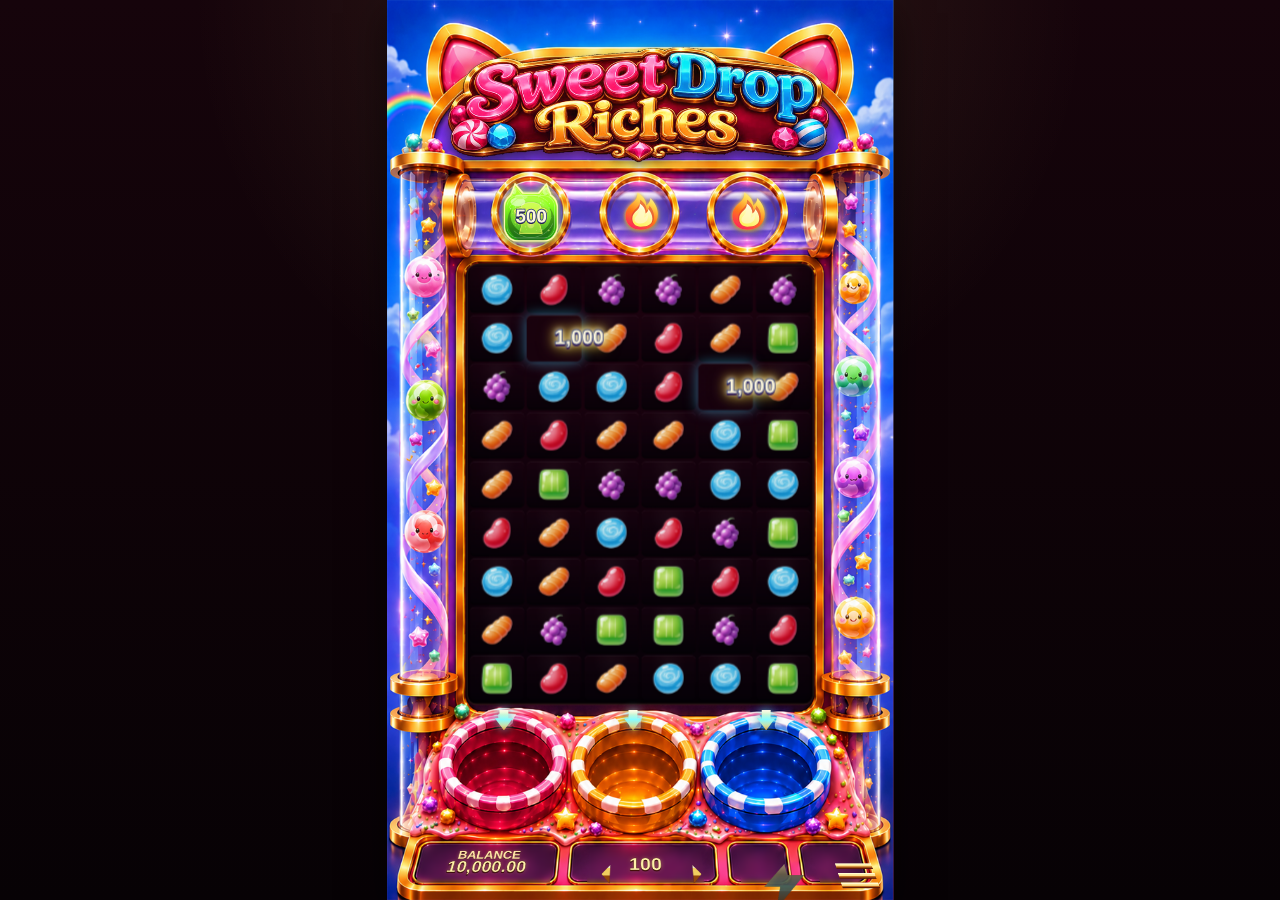
==== index.html @ bc601461 "Reduce long session iOS load" ====
<!doctype html>
<html lang="zh-Hant">
  <head>
    <meta charset="utf-8" />
    <meta name="viewport" content="width=device-width, initial-scale=1, maximum-scale=1, viewport-fit=cover, user-scalable=no" />
    <title>Sweet Drop Riches Prototype</title>
    <script>
      (() => {
        try {
          const params = new URLSearchParams(window.location.search);
          const isiOS =
            /iP(hone|ad|od)/.test(navigator.userAgent) ||
            (navigator.platform === "MacIntel" && navigator.maxTouchPoints > 1);
          if (params.has("perf") || isiOS) {
            document.documentElement.classList.add("ios-performance");
          }
        } catch (error) {}
      })();
    </script>
    <link rel="stylesheet" href="styles.css?v=ios-long-fx-20260616-145804" />
  </head>
  <body>
    <main class="stage">
      <div id="cabinetScale" class="cabinet-scale">
        <div class="cabinet-transform">
      <section class="phone machine-candy-cat" aria-label="Sweet Drop Riches prototype">
        <div class="ambient ambient-one"></div>
        <div class="ambient ambient-two"></div>

        <header class="topbar">
          <div class="brand" aria-label="Sweet Drop Riches">
            <img class="brand-logo" src="assets/ui/mobile/logo-sweet-drop-riches-mobile.png?v=mobile-assets-20260611-195335" alt="Sweet Drop Riches" />
          </div>
        </header>

        <div class="climax-stage" id="climaxStage" aria-hidden="true">
          <div class="climax-wheel-view">
            <div class="climax-wheel-rotor" id="climaxWheelRotor">
              <div class="climax-wheel-highlight" id="climaxWheelHighlight"></div>
              <img id="climaxWheelImage" data-src="assets/ui/mobile/climax-wheel-disc-mobile.png?v=wheel-lite-20260613-050918" alt="" />
              <div class="climax-wheel-labels" id="climaxWheelLabels"></div>
            </div>
          </div>
          <div class="climax-center-line" id="climaxCenterLine" aria-hidden="true"></div>
        </div>

        <div class="play-area">
          <canvas id="fxCanvas" class="fx-canvas" aria-hidden="true"></canvas>
          <div class="board-shell">
            <div class="board-bar">
              <div class="special-meter" aria-label="三階段事件進度">
                <div class="special-meter-copy">
                  <span>事件收集</span>
                  <strong id="specialMeterText">0/40</strong>
                </div>
                <div class="special-meter-track">
                  <i id="specialMeterFill"></i>
                  <span class="meter-mark meter-mark-1">9</span>
                  <span class="meter-mark meter-mark-2">21</span>
                  <span class="meter-mark meter-mark-3">40</span>
                </div>
                <div class="energy-hole-guides" aria-hidden="true">
                  <i class="energy-hole-guide energy-hole-guide-1"></i>
                  <i class="energy-hole-guide energy-hole-guide-2"></i>
                  <i class="energy-hole-guide energy-hole-guide-3"></i>
                </div>
                <div class="stage-slots" id="stageSlots" aria-label="三階段事件預覽">
                  <div class="event-socket active" id="specialMiniSlot" data-stage="1" aria-label="第一階段事件預覽">
                    <img id="miniSlotIcon" src="assets/symbols/candy-purple.png?v=normal-candy-scale-20260611-225819" alt="" />
                  </div>
                  <div class="event-socket" data-stage="2" aria-label="第二階段事件預覽">
                    <img src="assets/symbols/candy-blue.png?v=normal-candy-scale-20260611-225819" alt="" />
                  </div>
                  <div class="event-socket jackpot-stage" data-stage="3" aria-label="第三階段事件預覽">
                    <img src="assets/symbols/multiplier-relic-x50.png?v=multiplier-cats-20260616-112937" alt="" />
                  </div>
                </div>
                <div class="slot-status-circles" id="slotStatusCircles" aria-label="倍數收集狀態"></div>
              </div>
            </div>

            <div id="board" class="board" aria-label="6x9 糖果盤面"></div>

            <div class="drop-arrows" aria-hidden="true">
              <span></span><span></span><span></span>
            </div>

            <div id="slots" class="slots" aria-label="3 個倍數收集槽"></div>
          </div>

          <div id="winOverlay" class="win-overlay hidden" aria-live="polite">
            <div class="win-backdrop"></div>
            <div class="win-rays"></div>
            <div class="win-coins" aria-hidden="true">
              <i></i><i></i><i></i><i></i><i></i><i></i><i></i><i></i>
            </div>
            <div class="win-copy">
              <i class="win-crown"></i>
              <em>本步總贏分</em>
              <img id="winTitleArt" class="win-title-art" alt="MEGA WIN" loading="lazy" decoding="async" />
              <b id="winAmount">0.00</b>
              <span id="winLabel">MEGA WIN</span>
              <strong id="winMultiplier">20x</strong>
            </div>
          </div>

          <div id="statusText" class="status-text">清出通道，追高倍糖果</div>
          <div id="perfPanel" class="perf-panel hidden" aria-hidden="true"></div>
        </div>

        <footer class="hud">
          <div class="hud-panel">
            <span>BALANCE</span>
            <strong id="balance">10,000.00</strong>
          </div>
          <div class="bet-panel">
            <button id="betDown" type="button" title="降低 Bet" aria-label="降低 Bet">−</button>
            <div>
              <span>BET</span>
              <strong id="bet">100</strong>
            </div>
            <button id="betUp" type="button" title="提高 Bet" aria-label="提高 Bet">+</button>
          </div>
          <button
            class="icon-button"
            id="fastButton"
            type="button"
            title="切換快速解析"
            aria-label="切換快速解析"
            aria-pressed="false"
          >
            ▶▶
          </button>
          <button class="icon-button" id="menuButton" type="button" title="選單" aria-label="選單">
            ☰
          </button>
        </footer>

        <div id="menuPanel" class="menu-panel hidden" role="dialog" aria-label="選單">
          <div class="menu-head">
            <strong>Sweet Drop Riches</strong>
            <button id="closeMenu" type="button" aria-label="關閉">×</button>
          </div>
          <button id="soundMenuButton" type="button">音效開啟</button>
          <button id="specialOddsButton" type="button">特殊機率關閉</button>
        </div>
      </section>
        </div>
      </div>
    </main>

    <script src="script.js?v=ios-long-fx-20260616-145804"></script>
  </body>
</html>
---- styles.css ----
:root {
  color-scheme: dark;
  --ink: #fff8ff;
  --muted: #cbb7ef;
  --panel: rgba(46, 22, 89, 0.82);
  --panel-strong: rgba(72, 27, 118, 0.94);
  --gold: #ffd55c;
  --hot: #ff4fc4;
  --cyan: #31c4ff;
  --green: #76f044;
  --red: #ff3f4a;
  --orange: #ff8c2c;
  --purple: #ba34ff;
  --blue: #2fb9ff;
  --cabinet: #1a0644;
  --cabinet-dark: #070522;
  --rim: #ffe083;
  --rim-deep: #9f5d16;
}

* {
  box-sizing: border-box;
}

html,
body {
  margin: 0;
  width: 100%;
  height: 100%;
  min-height: 100%;
  font-family: "Arial Black", "Microsoft JhengHei", Arial, sans-serif;
  -webkit-text-size-adjust: 100%;
  text-size-adjust: 100%;
  overflow: hidden;
  overscroll-behavior: none;
  touch-action: none;
}

body {
  font-family: "Arial Black", "Microsoft JhengHei", Arial, sans-serif;
  background:
    radial-gradient(circle at 15% 16%, rgba(255, 81, 190, 0.28), transparent 18rem),
    radial-gradient(circle at 84% 12%, rgba(255, 219, 92, 0.18), transparent 16rem),
    radial-gradient(circle at 52% 88%, rgba(43, 206, 255, 0.16), transparent 20rem),
    linear-gradient(160deg, #0f0529 0%, #101b42 52%, #05020f 100%);
  color: var(--ink);
  overflow: hidden;
  touch-action: none;
}

button {
  font: inherit;
  color: inherit;
  touch-action: manipulation;
}

.stage {
  min-height: 100dvh;
  display: grid;
  place-items: center;
  padding: 16px;
  touch-action: none;
}

.phone {
  position: relative;
  width: min(430px, 100%);
  height: min(100dvh, 920px);
  min-height: 0;
  display: flex;
  flex-direction: column;
  overflow: hidden;
  border: 2px solid rgba(255, 218, 103, 0.86);
  border-radius: 24px;
  background:
    radial-gradient(circle at 50% -8%, rgba(255, 225, 112, 0.4), transparent 9rem),
    radial-gradient(circle at 50% 25%, rgba(255, 66, 204, 0.18), transparent 16rem),
    linear-gradient(90deg, rgba(255, 212, 93, 0.16), transparent 8%, transparent 92%, rgba(255, 212, 93, 0.14)),
    linear-gradient(180deg, rgba(38, 12, 84, 0.95), rgba(8, 13, 43, 0.98)),
    var(--cabinet-dark);
  box-shadow:
    0 20px 70px rgba(0, 0, 0, 0.56),
    0 0 0 1px rgba(76, 225, 255, 0.28),
    inset 0 0 0 1px rgba(255, 255, 255, 0.13),
    inset 0 0 34px rgba(255, 79, 196, 0.18);
  -webkit-tap-highlight-color: transparent;
  -webkit-touch-callout: none;
  -webkit-user-select: none;
  touch-action: none;
  user-select: none;
}

.phone *,
.phone *::before,
.phone *::after {
  -webkit-tap-highlight-color: transparent;
  -webkit-touch-callout: none;
  -webkit-user-select: none;
  user-select: none;
}

.phone img {
  -webkit-user-drag: none;
  user-drag: none;
}

.phone::before {
  content: "";
  position: absolute;
  inset: 7px;
  pointer-events: none;
  border-radius: 19px;
  border: 1px solid rgba(73, 219, 255, 0.45);
  z-index: 3;
}

.phone::after {
  content: "";
  position: absolute;
  inset: 0 10px 82px;
  pointer-events: none;
  z-index: 1;
  background:
    radial-gradient(circle at 7% 28%, rgba(255, 255, 255, 0.12) 0 1px, transparent 2px),
    radial-gradient(circle at 92% 34%, rgba(255, 232, 118, 0.18) 0 1px, transparent 2px),
    linear-gradient(90deg, rgba(255, 210, 92, 0.13), transparent 10%, transparent 90%, rgba(255, 210, 92, 0.12));
  opacity: 0.75;
}

.phone.fx-bump {
  animation: screen-bump 330ms ease;
}

.phone.fx-pop {
  animation: screen-pop 300ms ease;
}

.phone.fx-blast {
  animation: screen-blast 460ms ease;
}

.phone.fx-jackpot {
  animation: screen-jackpot 780ms ease;
}

.phone.fx-blast::after,
.phone.fx-jackpot::after {
  background: url("assets/fx/screen-burst.png?v=fx-material-20260613-034625") center / 115% 115% no-repeat;
  opacity: 1;
}

.ambient {
  position: absolute;
  width: 160px;
  height: 160px;
  pointer-events: none;
  opacity: 0.46;
  filter: blur(28px);
}

.ambient-one {
  top: -42px;
  left: -28px;
  background: #ff56c7;
}

.ambient-two {
  right: -54px;
  bottom: 130px;
  background: #ffcf56;
}

.topbar {
  position: relative;
  z-index: 5;
  display: flex;
  justify-content: center;
  padding: 8px 13px 7px;
}

.brand {
  position: relative;
  display: grid;
  place-items: center;
  width: min(398px, 100%);
  padding: 0;
  border-radius: 0;
  isolation: isolate;
  filter:
    drop-shadow(0 7px 0 rgba(47, 6, 75, 0.78))
    drop-shadow(0 10px 14px rgba(0, 0, 0, 0.42))
    drop-shadow(0 0 18px rgba(255, 91, 206, 0.34));
}

.brand::before {
  content: "";
  position: absolute;
  pointer-events: none;
  z-index: -1;
  left: 50%;
  bottom: 6px;
  width: 72%;
  height: 24%;
  transform: translateX(-50%);
  border-radius: 999px;
  background: linear-gradient(180deg, rgba(255, 219, 91, 0.92), rgba(255, 77, 205, 0.68), rgba(75, 18, 124, 0.86));
  box-shadow:
    inset 0 1px 0 rgba(255, 255, 255, 0.28),
    0 2px 0 rgba(60, 8, 94, 0.86);
}

.brand-logo {
  display: block;
  width: 100%;
  height: auto;
  object-fit: contain;
  pointer-events: none;
  user-select: none;
}

.score-tile {
  min-width: 0;
  display: grid;
  align-content: center;
  justify-items: center;
  padding: 8px 5px;
  border-radius: 8px;
  background: linear-gradient(180deg, rgba(64, 29, 125, 0.96), rgba(35, 12, 68, 0.96));
  border: 1px solid rgba(255, 255, 255, 0.14);
  box-shadow: inset 0 1px 0 rgba(255, 255, 255, 0.18);
}

.score-tile span,
.hud-panel span,
.bet-panel span,
.board-bar span {
  color: var(--muted);
  font-size: 11px;
  font-weight: 800;
  line-height: 1;
}

.score-tile strong {
  margin-top: 5px;
  font-size: 18px;
  line-height: 1;
  white-space: nowrap;
}

.score-tile-hot {
  background: linear-gradient(180deg, rgba(255, 78, 192, 0.96), rgba(89, 17, 112, 0.96));
}

.score-tile-hot strong {
  color: var(--gold);
  text-shadow: 0 0 12px rgba(255, 213, 92, 0.75);
}

.play-area {
  position: relative;
  z-index: 4;
  flex: 1;
  min-height: 0;
  display: flex;
  flex-direction: column;
  padding: 2px 9px 5px;
  justify-content: flex-start;
}

.fx-canvas {
  position: absolute;
  inset: 0;
  z-index: 7;
  width: 100%;
  height: 100%;
  pointer-events: none;
  contain: strict;
}

.board-shell {
  position: relative;
  display: flex;
  flex-direction: column;
  align-items: center;
  min-height: 0;
  padding: 6px;
  border-radius: 12px;
  background:
    radial-gradient(circle at 50% 0%, rgba(255, 214, 102, 0.22), transparent 8rem),
    radial-gradient(circle at 50% 42%, rgba(255, 76, 205, 0.16), transparent 15rem),
    linear-gradient(90deg, rgba(255, 223, 119, 0.12), transparent 10%, transparent 90%, rgba(255, 223, 119, 0.12)),
    linear-gradient(180deg, rgba(60, 17, 120, 0.96), rgba(9, 23, 65, 0.98));
  border: 1px solid rgba(255, 222, 109, 0.72);
  box-shadow:
    inset 0 0 0 1px rgba(88, 220, 255, 0.26),
    inset 0 0 28px rgba(255, 79, 196, 0.16),
    0 12px 34px rgba(0, 0, 0, 0.44);
}

.board-shell::before,
.board-shell::after {
  content: "";
  position: absolute;
  top: 64px;
  bottom: 72px;
  width: 7px;
  pointer-events: none;
  border-radius: 999px;
  background: linear-gradient(180deg, transparent, rgba(255, 225, 117, 0.58) 12%, rgba(255, 78, 205, 0.16) 50%, rgba(80, 222, 255, 0.34) 88%, transparent);
  filter: blur(0.2px);
}

.board-shell::before {
  left: 7px;
}

.board-shell::after {
  right: 7px;
}

.board-bar {
  display: flex;
  align-items: center;
  justify-content: space-between;
  gap: 6px;
  min-height: 42px;
  padding: 0 2px 6px;
}

.board-bar strong {
  margin-left: 5px;
  color: var(--gold);
  font-size: 17px;
}

.slot-counter {
  min-width: 72px;
}

.special-meter {
  flex: 1;
  min-width: 0;
  display: grid;
  grid-template-columns: minmax(0, 1fr);
  grid-template-rows: 42px 9px auto;
  gap: 3px;
  align-items: end;
  padding: 5px 5px 5px 8px;
  border: 1px solid rgba(255, 225, 120, 0.64);
  border-radius: 10px;
  background:
    linear-gradient(90deg, rgba(255, 255, 255, 0.1), transparent 15%, transparent 85%, rgba(255, 238, 144, 0.1)),
    radial-gradient(circle at 100% 50%, rgba(255, 218, 92, 0.2), transparent 38%),
    linear-gradient(180deg, rgba(77, 28, 132, 0.96), rgba(22, 8, 54, 0.96));
  box-shadow:
    inset 0 1px 0 rgba(255, 255, 255, 0.22),
    inset 0 -4px 10px rgba(0, 0, 0, 0.26),
    0 0 16px rgba(127, 76, 255, 0.22);
}

.special-meter-copy {
  display: none;
}

.special-meter-copy strong {
  margin-left: 0;
  font-size: 13px;
}

.special-meter-track {
  position: relative;
  overflow: visible;
  height: 9px;
  border-radius: 999px;
  background: rgba(10, 8, 34, 0.88);
  box-shadow:
    inset 0 1px 3px rgba(0, 0, 0, 0.65),
    0 0 0 1px rgba(255, 255, 255, 0.08);
}

.special-meter-track::after {
  content: "";
  position: absolute;
  inset: 0;
  z-index: 2;
  pointer-events: none;
  background:
    linear-gradient(90deg, transparent calc(27.273% - 1px), rgba(255, 255, 255, 0.82) calc(27.273% - 1px) calc(27.273% + 1px), transparent calc(27.273% + 1px)),
    linear-gradient(90deg, transparent calc(63.636% - 1px), rgba(255, 255, 255, 0.82) calc(63.636% - 1px) calc(63.636% + 1px), transparent calc(63.636% + 1px));
}

.special-meter-track i {
  position: relative;
  z-index: 1;
  display: block;
  width: 0%;
  height: 100%;
  border-radius: inherit;
  background: linear-gradient(90deg, #46dcff, #e85bff, #ffd75a);
  box-shadow: 0 0 10px rgba(255, 222, 93, 0.62);
  transition: width 320ms ease;
}

.meter-mark {
  position: absolute;
  top: -18px;
  z-index: 3;
  min-width: 18px;
  transform: translateX(-50%);
  color: #fff8cf;
  font-size: 10px;
  line-height: 1;
  text-align: center;
  -webkit-text-stroke: 0.55px rgba(55, 24, 96, 0.95);
  text-shadow:
    0 1px 0 rgba(37, 13, 70, 0.9),
    0 0 7px rgba(255, 224, 91, 0.7);
  pointer-events: none;
}

.meter-mark-1 {
  left: 22.5%;
}

.meter-mark-2 {
  left: 52.5%;
}

.meter-mark-3 {
  left: 100%;
  transform: translateX(-100%);
}

.stage-slots {
  grid-row: 1;
  grid-column: 1;
  position: relative;
  height: 42px;
}

.mini-slot {
  position: relative;
  overflow: hidden;
  display: grid;
  place-items: center;
  width: 42px;
  height: 42px;
  border-radius: 8px;
  background:
    radial-gradient(circle at 50% 18%, rgba(255, 255, 255, 0.22), transparent 24%),
    linear-gradient(180deg, #301063, #11072d);
  border: 1px solid rgba(255, 227, 103, 0.68);
  box-shadow:
    inset 0 1px 0 rgba(255, 255, 255, 0.24),
    inset 0 -5px 10px rgba(0, 0, 0, 0.42),
    0 0 12px rgba(255, 208, 79, 0.34);
}

.stage-slot {
  position: absolute;
  bottom: 0;
  opacity: 1;
  transform: translateX(-50%) scale(1);
  transition: transform 180ms ease, opacity 180ms ease, box-shadow 180ms ease;
}

.stage-slot[data-stage="1"] {
  left: 16.667%;
}

.stage-slot[data-stage="2"] {
  left: 50%;
}

.stage-slot[data-stage="3"] {
  left: 83.333%;
}

.stage-slot.active {
  opacity: 1;
  transform: translateX(-50%) scale(1);
  box-shadow:
    inset 0 1px 0 rgba(255, 255, 255, 0.28),
    inset 0 -5px 10px rgba(0, 0, 0, 0.42),
    0 0 14px rgba(255, 217, 91, 0.58);
}

.stage-slot.complete {
  opacity: 1;
  border-color: rgba(126, 255, 147, 0.72);
}

.stage-slot.dimmed {
  opacity: 0.34;
  filter: grayscale(0.78) brightness(0.52);
  transform: translateX(-50%) scale(0.96);
}

.stage-slot.rolling {
  z-index: 3;
  opacity: 1;
  filter: none;
  animation: stage-slot-focus 620ms ease-in-out infinite alternate;
}

.stage-slot.jackpot-stage {
  border-color: rgba(255, 216, 91, 0.9);
  background:
    radial-gradient(circle at 50% 18%, rgba(255, 255, 255, 0.28), transparent 24%),
    linear-gradient(180deg, #4b135f, #160429);
}

.mini-slot::before {
  content: "";
  position: absolute;
  inset: -12px;
  background: conic-gradient(from 0deg, transparent 0 30deg, rgba(255, 225, 102, 0.72) 30deg 38deg, transparent 38deg 84deg);
  opacity: 0.42;
  animation: ray-spin 4.8s linear infinite;
}

.mini-slot img {
  position: relative;
  z-index: 1;
  width: 92%;
  height: 92%;
  object-fit: contain;
  filter:
    drop-shadow(0 0 7px rgba(255, 255, 255, 0.55))
    drop-shadow(0 4px 4px rgba(0, 0, 0, 0.4));
}

.mini-slot.rolling img {
  animation: mini-slot-roll 150ms steps(2, end) infinite;
}

.mini-slot.win {
  animation: mini-slot-win 680ms cubic-bezier(0.18, 1.22, 0.28, 1) both;
}

.stage-slot.win {
  animation: stage-slot-win 680ms cubic-bezier(0.18, 1.22, 0.28, 1) both;
}

.phone.event-pulse .mini-slot.win,
.mini-slot.win {
  box-shadow:
    inset 0 0 14px rgba(255, 245, 172, 0.42),
    0 0 22px rgba(255, 74, 211, 0.72),
    0 0 34px rgba(255, 206, 75, 0.5);
}

.phone.event-pulse .board-shell::after {
  opacity: 0.42;
  animation: event-shell-pulse 520ms ease-out both;
}

.mini-button,
.icon-button,
.bet-panel button,
.menu-panel button {
  border: 1px solid rgba(255, 255, 255, 0.18);
  background: linear-gradient(180deg, rgba(96, 52, 146, 0.92), rgba(42, 18, 78, 0.94));
  box-shadow:
    inset 0 1px 0 rgba(255, 255, 255, 0.18),
    0 4px 12px rgba(0, 0, 0, 0.26);
  cursor: pointer;
}

.mini-button {
  width: 30px;
  height: 30px;
  border-radius: 8px;
  color: #ffe77c;
  font-weight: 900;
}

.board {
  position: relative;
  flex: 0 0 auto;
  display: grid;
  grid-template-columns: repeat(6, minmax(0, 1fr));
  grid-template-rows: repeat(9, minmax(0, 1fr));
  gap: 3px;
  width: var(--board-width, 100%);
  aspect-ratio: 5 / 9;
  padding: 5px;
  border-radius: 10px;
  background:
    radial-gradient(circle at 50% 0%, rgba(92, 226, 255, 0.16), transparent 56%),
    linear-gradient(180deg, rgba(18, 39, 91, 0.98), rgba(17, 12, 57, 0.99));
  border: 1px solid rgba(101, 225, 255, 0.46);
  box-shadow:
    inset 0 1px 0 rgba(255, 255, 255, 0.14),
    inset 0 0 18px rgba(0, 0, 0, 0.38),
    0 0 20px rgba(56, 211, 255, 0.14);
  contain: layout paint style;
  touch-action: none;
}

.tile {
  position: relative;
  display: grid;
  place-items: center;
  min-width: 0;
  min-height: 0;
  padding: 0;
  border: 0;
  border-radius: 8px;
  background:
    radial-gradient(circle at 50% 18%, rgba(255, 255, 255, 0.07), transparent 42%),
    linear-gradient(180deg, rgba(28, 56, 118, 0.42), rgba(8, 12, 43, 0.72));
  box-shadow:
    inset 0 1px 0 rgba(255, 255, 255, 0.1),
    inset 0 -2px 0 rgba(0, 0, 0, 0.28),
    0 1px 0 rgba(82, 220, 255, 0.08);
  transition:
    transform 160ms ease,
    box-shadow 160ms ease;
  contain: paint;
  touch-action: none;
  user-select: none;
}

.tile:focus-visible {
  outline: 2px solid #fff17c;
  outline-offset: 1px;
}

.tile.selected {
  transform: translateY(-2px) scale(1.045);
  box-shadow:
    inset 0 0 18px rgba(255, 236, 130, 0.18),
    0 8px 18px rgba(0, 0, 0, 0.3),
    0 0 18px rgba(255, 230, 87, 0.62),
    0 0 28px rgba(255, 97, 211, 0.24);
}

.tile.dragging {
  z-index: 30;
  transform: translate(var(--drag-x, 0), var(--drag-y, 0)) scale(1.12);
  box-shadow:
    0 14px 26px rgba(0, 0, 0, 0.46),
    0 0 20px rgba(255, 230, 87, 0.68),
    0 0 34px rgba(255, 83, 208, 0.28);
}

.tile.drag-target {
  z-index: 12;
  transform: scale(0.94);
  box-shadow:
    inset 0 0 18px rgba(91, 224, 255, 0.22),
    0 0 16px rgba(73, 213, 255, 0.5);
}

.tile.invalid {
  animation: nudge 230ms ease;
}

.tile.clearing {
  animation: pop-clear 430ms cubic-bezier(0.12, 0.88, 0.22, 1.15) forwards;
}

.symbol-img {
  position: relative;
  z-index: 1;
  display: block;
  width: 100%;
  height: 100%;
  object-fit: contain;
  pointer-events: none;
  user-select: none;
}

.candy-img {
  width: 97%;
  height: 97%;
  filter:
    drop-shadow(0 5px 4px rgba(0, 0, 0, 0.3))
    saturate(0.96);
}

.special-img {
  width: 116%;
  height: 116%;
  z-index: 3;
  filter:
    drop-shadow(0 0 8px rgba(255, 255, 255, 0.52))
    drop-shadow(0 7px 5px rgba(0, 0, 0, 0.36));
  animation: special-float 2.2s ease-in-out infinite;
}

.phone.board-busy .special-img,
.phone.board-busy .tile.special-candy::before,
.phone.board-busy .tile.special-candy::after,
.phone.board-busy .tile.multiplier::before,
.phone.board-busy .tile.multiplier.value-100,
.phone.board-busy .tile.multiplier.tier-legend,
.phone.board-busy .tile.multiplier.tier-ultimate,
.phone.board-busy .tile.multiplier.value-100 .multiplier-gem,
.phone.board-busy .tile.multiplier.tier-legend .multiplier-gem,
.phone.board-busy .tile.multiplier.tier-ultimate .multiplier-gem {
  animation-play-state: paused;
}

.phone.board-busy .candy-img {
  filter: none;
}

.phone.board-busy .special-img {
  filter: drop-shadow(0 6px 4px rgba(0, 0, 0, 0.32));
}

.tile.special-candy {
  z-index: 3;
  overflow: visible;
}

.tile.special-candy::before,
.tile.special-candy::after {
  content: "";
  position: absolute;
  pointer-events: none;
  border-radius: 50%;
}

.tile.special-candy::before {
  inset: -8px;
  z-index: 0;
  background:
    radial-gradient(circle, rgba(255, 255, 255, 0.24), transparent 46%),
    conic-gradient(from 0deg, transparent 0 18deg, rgba(94, 222, 255, 0.54) 18deg 28deg, transparent 28deg 72deg);
  opacity: 0.52;
  animation: special-halo 2.6s ease-in-out infinite;
}

.tile.special-candy::after {
  inset: 4px;
  z-index: 2;
  background: radial-gradient(circle at 34% 20%, rgba(255, 255, 255, 0.55), transparent 18%);
  mix-blend-mode: screen;
  opacity: 0.42;
  animation: special-glint 1.7s ease-in-out infinite;
}

.tile.special-horizontal::before,
.tile.special-vertical::before {
  background:
    radial-gradient(circle, rgba(255, 255, 255, 0.24), transparent 46%),
    conic-gradient(from 0deg, transparent 0 18deg, rgba(255, 246, 139, 0.58) 18deg 30deg, transparent 30deg 72deg);
}

.tile.special-bomb::before {
  background:
    radial-gradient(circle, rgba(255, 219, 99, 0.22), transparent 44%),
    conic-gradient(from 0deg, transparent 0 22deg, rgba(255, 94, 54, 0.62) 22deg 34deg, transparent 34deg 80deg);
  animation-duration: 1.55s;
}

.tile.special-bomb .special-img {
  animation: special-bomb-idle 1.35s ease-in-out infinite;
}

.tile.special-colorbomb::before {
  background:
    radial-gradient(circle, rgba(255, 224, 80, 0.28), transparent 48%),
    conic-gradient(from 0deg, #ff4972, #ffe85c, #48f064, #3dcfff, #c94dff, #ff4972);
  opacity: 0.34;
  animation: ray-spin 4.2s linear infinite;
}

.tile.special-chocolate::before {
  background:
    radial-gradient(circle, rgba(255, 224, 80, 0.28), transparent 48%),
    conic-gradient(from 0deg, #ff4972, #ffe85c, #48f064, #3dcfff, #c94dff, #ff4972);
  opacity: 0.48;
  animation: ray-spin 3.2s linear infinite, special-halo 1.35s ease-in-out infinite;
}

.tile.special-chocolate .special-img {
  transform-origin: center;
  animation: chocolate-idle 1.35s ease-in-out infinite;
  filter:
    drop-shadow(0 6px 4px rgba(15, 3, 25, 0.58))
    drop-shadow(0 0 10px rgba(255, 216, 72, 0.64));
}

.tile.special-fish::before {
  background:
    radial-gradient(circle, rgba(72, 223, 255, 0.32), transparent 48%),
    conic-gradient(from 0deg, transparent 0 22deg, rgba(255, 98, 218, 0.58) 22deg 32deg, transparent 32deg 76deg);
}

.tile.special-fish .special-img {
  animation: fish-swim 1.85s ease-in-out infinite;
}

.tile.falling {
  animation: tile-fall 430ms cubic-bezier(0.16, 0.92, 0.28, 1.08) both;
  animation-delay: var(--fall-delay, 0ms);
}

.tile.reward-drop {
  z-index: 24;
  animation: reward-drop 620ms cubic-bezier(0.16, 1.22, 0.3, 1) both;
}

.tile.event-transform {
  z-index: 30;
  animation: event-transform 680ms cubic-bezier(0.14, 1.08, 0.24, 1) both;
}

.tile.event-transform::before {
  opacity: 0.72;
  background:
    radial-gradient(circle, rgba(255, 255, 255, 0.7), transparent 28%),
    conic-gradient(from 0deg, #ffe45d, #ff49d8, #36d8ff, #ffe45d);
  animation: ray-spin 680ms linear infinite;
}

.tile.special-spawn {
  z-index: 28;
  animation: special-spawn-pop 520ms cubic-bezier(0.14, 1.32, 0.26, 1) both;
}

.tile.sniper-target {
  z-index: 32;
  box-shadow:
    inset 0 0 0 2px rgba(255, 232, 82, 0.98),
    0 0 18px rgba(255, 68, 220, 0.86),
    0 0 28px rgba(58, 217, 255, 0.62);
  animation: sniper-lock 160ms ease-in-out infinite alternate;
}

.tile.sniper-target::after {
  content: "";
  position: absolute;
  z-index: 5;
  inset: -9px;
  border-radius: 50%;
  pointer-events: none;
  background:
    linear-gradient(#ffe95d, #ffe95d) 50% 0 / 5px 18px no-repeat,
    linear-gradient(#ffe95d, #ffe95d) 50% 100% / 5px 18px no-repeat,
    linear-gradient(90deg, #ffe95d, #ffe95d) 0 50% / 18px 5px no-repeat,
    linear-gradient(90deg, #ffe95d, #ffe95d) 100% 50% / 18px 5px no-repeat,
    radial-gradient(circle, transparent 0 38%, rgba(255, 68, 220, 0.25) 39% 48%, transparent 49%);
  filter: drop-shadow(0 0 8px rgba(255, 232, 82, 0.88));
}

.tile.flame-warning {
  z-index: 18;
  background: rgba(255, 72, 22, 0.24);
  box-shadow:
    inset 0 0 0 2px rgba(255, 108, 74, 0.58),
    0 0 14px rgba(255, 58, 47, 0.28);
}

.tile.flame-warning::before,
.tile.flame-final::before {
  content: "";
  position: absolute;
  z-index: 4;
  inset: -9%;
  border-radius: inherit;
  pointer-events: none;
  background: url("assets/fx/flame-cell.png?v=fx-material-20260613-034625") center / contain no-repeat;
  opacity: 0.86;
  transform-origin: 50% 92%;
  animation: flame-tongue 380ms ease-in-out infinite alternate;
}

.tile.flame-warning::after,
.tile.flame-final::after {
  display: none;
}

.tile.flame-final {
  z-index: 26;
  background: rgba(255, 126, 43, 0.44);
  box-shadow:
    inset 0 0 0 2px rgba(255, 226, 117, 0.86),
    0 0 22px rgba(255, 59, 42, 0.72);
  animation: flame-cell-hit 340ms ease-in-out infinite alternate;
}

.tile.flame-final.clearing {
  animation: flame-burn-clear 520ms cubic-bezier(0.1, 0.78, 0.2, 1) both;
  box-shadow:
    inset 0 0 0 2px rgba(255, 241, 118, 0.92),
    inset 0 0 24px rgba(255, 55, 19, 0.72),
    0 0 30px rgba(255, 76, 22, 0.88),
    0 0 48px rgba(255, 181, 55, 0.48);
}

.tile.flame-final.clearing .symbol-img {
  animation: flame-symbol-burn 520ms ease-out both;
  filter: brightness(1.18) saturate(1.18);
}

.tile.multiplier.flame-resisted {
  animation: flame-resist-shake 520ms cubic-bezier(0.18, 0.84, 0.24, 1) both;
  animation-play-state: running !important;
  box-shadow:
    0 0 0 3px rgba(255, 211, 94, 0.28),
    0 0 28px rgba(255, 74, 31, 0.74),
    inset 0 0 18px rgba(70, 13, 11, 0.7);
  filter: saturate(1.2) brightness(0.92);
}

.tile.multiplier.flame-resisted::after {
  inset: -4px;
  border-radius: 12px;
  border: 2px solid rgba(255, 112, 38, 0.88);
  background:
    linear-gradient(132deg, transparent 0 38%, rgba(255, 213, 89, 0.9) 39% 41%, transparent 42%),
    linear-gradient(42deg, transparent 0 55%, rgba(255, 95, 38, 0.8) 56% 58%, transparent 59%),
    radial-gradient(circle at 20% 82%, rgba(22, 7, 4, 0.7), transparent 18%),
    radial-gradient(circle at 78% 18%, rgba(68, 16, 5, 0.62), transparent 20%);
  filter: drop-shadow(0 0 10px rgba(255, 91, 35, 0.86));
}

.tile.multiplier-covered {
  visibility: hidden;
  pointer-events: none;
}

.tile.clearing,
.tile.falling,
.tile.reward-drop,
.tile.event-transform,
.tile.special-spawn,
.tile.multiplier.merged,
.particle,
.collect-energy,
.slot-energy,
.win-copy {
  will-change: transform, opacity;
}

.clear-burst,
.clear-sparks {
  position: absolute;
  inset: 50%;
  pointer-events: none;
  z-index: 3;
}

.clear-burst {
  width: 12px;
  height: 12px;
  margin: -6px;
  border-radius: 50%;
  background:
    radial-gradient(circle, rgba(255, 255, 255, 1) 0 16%, rgba(255, 232, 95, 0.95) 17% 34%, rgba(255, 82, 210, 0.68) 35% 58%, transparent 62%),
    conic-gradient(from 0deg, #fff8a8, #ff5fd8, #4ee5ff, #85ff63, #fff8a8);
  filter: drop-shadow(0 0 16px rgba(255, 236, 105, 0.9));
  animation: candy-burst 420ms ease-out forwards;
}

.clear-sparks {
  width: 5px;
  height: 5px;
  margin: -2px;
  border-radius: 50%;
  background: #fff8ad;
  box-shadow:
    -22px -14px 0 #ff6bd8,
    19px -17px 0 #4ee7ff,
    24px 10px 0 #ffef6e,
    -18px 16px 0 #82ff60,
    0 -25px 0 #fff,
    0 24px 0 #ff8a38;
  animation: candy-sparks 430ms ease-out forwards;
}

.candy-shape {
  position: relative;
  width: 80%;
  height: 80%;
  display: block;
  border-radius: 50%;
  filter:
    drop-shadow(0 7px 4px rgba(0, 0, 0, 0.34))
    saturate(1.08);
}

.candy-shape::before,
.candy-shape::after {
  content: "";
  position: absolute;
}

.candy-shape::before {
  inset: 6% 10% auto;
  height: 38%;
  border-radius: inherit;
  background: linear-gradient(180deg, rgba(255, 255, 255, 0.56), rgba(255, 255, 255, 0));
  opacity: 0.86;
}

.candy-shape::after {
  top: 11%;
  left: 16%;
  width: 34%;
  height: 18%;
  border-radius: 999px;
  background: rgba(255, 255, 255, 0.72);
  transform: rotate(-24deg);
  filter: blur(1px);
}

.candy-red .candy-shape {
  width: 82%;
  height: 58%;
  border-radius: 54% 46% 56% 44%;
  transform: rotate(-20deg);
  background:
    radial-gradient(ellipse at 32% 22%, rgba(255, 255, 255, 0.92), transparent 17%),
    radial-gradient(ellipse at 70% 78%, rgba(137, 0, 29, 0.5), transparent 30%),
    linear-gradient(145deg, #ff8a91 0%, #ff3150 48%, #b4052c 100%);
}

.candy-blue .candy-shape {
  border-radius: 50%;
  background:
    linear-gradient(0deg, transparent 34%, rgba(255, 255, 255, 0.82) 39%, rgba(178, 246, 255, 0.92) 50%, transparent 56%),
    radial-gradient(circle at 34% 22%, rgba(255, 255, 255, 0.9), transparent 16%),
    linear-gradient(145deg, #59e6ff 0%, #1598ff 56%, #0b47ba 100%);
}

.candy-green .candy-shape {
  width: 70%;
  height: 70%;
  border-radius: 24%;
  background:
    radial-gradient(circle at 34% 22%, rgba(255, 255, 255, 0.86), transparent 16%),
    radial-gradient(circle at 72% 76%, rgba(0, 104, 31, 0.48), transparent 32%),
    linear-gradient(145deg, #a4ff71 0%, #31de24 56%, #047d17 100%);
}

.candy-orange .candy-shape {
  width: 84%;
  height: 54%;
  border-radius: 999px;
  transform: rotate(13deg);
  background:
    radial-gradient(circle at 35% 24%, rgba(255, 255, 255, 0.88), transparent 16%),
    radial-gradient(ellipse at 72% 74%, rgba(167, 54, 0, 0.42), transparent 34%),
    linear-gradient(145deg, #ffd36b 0%, #ff8628 56%, #b93909 100%);
}

.candy-yellow .candy-shape {
  width: 66%;
  height: 82%;
  border-radius: 58% 58% 50% 50%;
  clip-path: polygon(50% 0, 84% 25%, 88% 69%, 50% 100%, 12% 69%, 16% 25%);
  background:
    radial-gradient(circle at 38% 24%, rgba(255, 255, 255, 0.92), transparent 16%),
    radial-gradient(circle at 68% 78%, rgba(178, 95, 0, 0.4), transparent 32%),
    linear-gradient(145deg, #fff68a 0%, #ffc936 54%, #c87900 100%);
}

.candy-purple .candy-shape {
  width: 18%;
  height: 18%;
  border-radius: 50%;
  background:
    radial-gradient(circle at 30% 25%, #fff, transparent 22%),
    linear-gradient(145deg, #f36aff, #9b18d2);
  box-shadow:
    -11px -9px 0 #cf39ff,
    0 -13px 0 #b21be2,
    11px -9px 0 #f05aff,
    -12px 5px 0 #a916d9,
    0 10px 0 #d830ff,
    12px 5px 0 #8e12c8,
    0 0 12px rgba(224, 54, 255, 0.72);
}

.special-candy .candy-shape {
  filter:
    drop-shadow(0 7px 4px rgba(0, 0, 0, 0.34))
    drop-shadow(0 0 10px rgba(255, 255, 255, 0.35))
    saturate(1.18);
}

.special-mark {
  position: absolute;
  inset: 12%;
  z-index: 2;
  pointer-events: none;
  opacity: 0;
}

.special-striped .special-mark {
  opacity: 0.95;
  border-radius: 999px;
  background:
    repeating-linear-gradient(135deg, transparent 0 7px, rgba(255, 255, 255, 0.78) 7px 11px, transparent 11px 18px);
  mix-blend-mode: screen;
  filter: drop-shadow(0 0 5px rgba(255, 255, 255, 0.75));
}

.special-sparkle .special-mark {
  opacity: 1;
  inset: 1%;
  border-radius: 50%;
  background:
    radial-gradient(circle at 50% 50%, rgba(255, 255, 255, 0.92) 0 7%, transparent 8%),
    conic-gradient(from 0deg, transparent 0 15deg, rgba(255, 246, 126, 0.88) 15deg 23deg, transparent 23deg 58deg, rgba(75, 232, 255, 0.8) 58deg 66deg, transparent 66deg 100deg);
  filter: drop-shadow(0 0 11px rgba(255, 240, 104, 0.8));
  animation: ray-spin 3.6s linear infinite;
}

.tile.multiplier {
  overflow: visible;
  z-index: 5;
  background:
    radial-gradient(circle at 50% 50%, rgba(255, 232, 98, 0.18), transparent 48%),
    rgba(10, 18, 55, 0.58);
  border: 0;
  box-shadow:
    inset 0 1px 0 rgba(255, 255, 255, 0.12),
    0 0 16px rgba(255, 200, 69, 0.28);
}

.tile.multiplier-size-1 {
  transform: scale(1.02);
}

.tile.multiplier-size-1::before {
  inset: -3px;
  opacity: 0.34;
}

.tile.multiplier-size-1::after {
  inset: 2px;
}

.tile.multiplier-size-1 .multiplier-core {
  width: 76%;
  height: 76%;
}

.tile.multiplier-size-1 .multiplier-gem {
  inset: 4px;
}

.tile.multiplier-size-2 {
  transform: scale(1.045);
}

.tile.multiplier::before,
.tile.multiplier::after {
  content: "";
  position: absolute;
  pointer-events: none;
}

.tile.multiplier::before {
  inset: -6px;
  border-radius: 50%;
  background:
    conic-gradient(from 0deg, transparent 0 18deg, rgba(255, 227, 99, 0.86) 18deg 30deg, transparent 30deg 72deg),
    radial-gradient(circle, rgba(255, 228, 101, 0.28), transparent 62%);
  opacity: 0.58;
  filter: drop-shadow(0 0 10px rgba(255, 220, 86, 0.65));
  animation: ray-spin 3.2s linear infinite;
}

.tile.multiplier::after {
  inset: 4px;
  border-radius: 50%;
  border: 2px solid rgba(255, 226, 111, 0.92);
  box-shadow:
    inset 0 2px 0 rgba(255, 255, 255, 0.62),
    inset 0 -8px 12px rgba(58, 8, 85, 0.36),
    0 0 12px rgba(255, 212, 79, 0.5);
}

.tile.multiplier .multiplier-core {
  position: relative;
  z-index: 1;
  overflow: visible;
  display: grid;
  place-items: center;
  width: 82%;
  height: 82%;
  border-radius: 50%;
  background:
    radial-gradient(circle at 32% 20%, rgba(255, 255, 255, 0.95), transparent 15%),
    radial-gradient(circle at 66% 78%, rgba(36, 0, 81, 0.42), transparent 34%),
    linear-gradient(150deg, #5ae3ff 0%, #1674ff 46%, #1a25a6 100%);
  color: #fff;
  font-size: 18px;
  font-weight: 900;
  line-height: 1;
  border: 2px solid rgba(255, 241, 142, 0.92);
  letter-spacing: 0;
  text-shadow:
    0 2px 0 #19226f,
    0 0 10px rgba(255, 255, 255, 0.6);
  box-shadow:
    inset 0 4px 4px rgba(255, 255, 255, 0.25),
    inset 0 -8px 12px rgba(0, 0, 0, 0.24),
    0 0 12px rgba(69, 213, 255, 0.6);
}

.multiplier-gem {
  position: absolute;
  z-index: 0;
  pointer-events: none;
  opacity: 0.88;
}

.tile.multiplier.value-5 .multiplier-core,
.tile.multiplier.value-10 .multiplier-core,
.tile.multiplier.tier-low .multiplier-core,
.tile.multiplier.tier-blue .multiplier-core {
  background:
    radial-gradient(circle at 32% 20%, rgba(255, 255, 255, 0.95), transparent 15%),
    linear-gradient(150deg, #5ae3ff 0%, #1674ff 48%, #192aa7 100%);
}

.tile.multiplier.value-5,
.tile.multiplier.tier-low {
  border-radius: 8px;
  transform: scale(1.02);
}

.tile.multiplier.value-5::before,
.tile.multiplier.tier-low::before {
  opacity: 0.34;
}

.tile.multiplier.value-5 .multiplier-core,
.tile.multiplier.tier-low .multiplier-core {
  width: 75%;
  height: 75%;
}

.tile.multiplier.value-5 .multiplier-gem,
.tile.multiplier.tier-low .multiplier-gem {
  inset: 8px;
  border-radius: 50%;
  border: 1px solid rgba(255, 255, 255, 0.34);
}

.tile.multiplier.value-10,
.tile.multiplier.tier-blue {
  transform: scale(1.04);
  box-shadow:
    0 0 18px rgba(69, 205, 255, 0.55),
    inset 0 1px 0 rgba(255, 255, 255, 0.12);
}

.tile.multiplier.value-10 .multiplier-core,
.tile.multiplier.tier-blue .multiplier-core {
  width: 78%;
  height: 78%;
  background:
    linear-gradient(0deg, transparent 40%, rgba(255, 255, 255, 0.66) 43%, rgba(255, 255, 255, 0.66) 51%, transparent 54%),
    radial-gradient(circle at 32% 20%, rgba(255, 255, 255, 0.95), transparent 15%),
    linear-gradient(150deg, #40dfff 0%, #0d58cd 54%, #1723a7 100%);
}

.tile.multiplier.value-10 .multiplier-gem,
.tile.multiplier.tier-blue .multiplier-gem {
  inset: 6px;
  border-radius: 50%;
  border: 2px dashed rgba(255, 255, 255, 0.34);
}

.tile.multiplier.value-20,
.tile.multiplier.tier-plus {
  transform: scale(1.08);
  background:
    radial-gradient(circle at 50% 50%, rgba(255, 96, 239, 0.22), transparent 52%),
    rgba(10, 18, 55, 0.58);
}

.tile.multiplier.value-20::before,
.tile.multiplier.value-30::before,
.tile.multiplier.value-50::before,
.tile.multiplier.value-100::before,
.tile.multiplier.tier-plus::before,
.tile.multiplier.tier-hot::before,
.tile.multiplier.tier-mega::before,
.tile.multiplier.tier-legend::before,
.tile.multiplier.tier-ultimate::before {
  animation: ray-spin 2.4s linear infinite, multiplier-aura 1.25s ease-in-out infinite;
}

.tile.multiplier.value-20 .multiplier-core,
.tile.multiplier.tier-plus .multiplier-core {
  width: 80%;
  height: 80%;
  background:
    radial-gradient(circle at 32% 20%, rgba(255, 255, 255, 0.95), transparent 15%),
    radial-gradient(circle at 68% 78%, rgba(58, 0, 95, 0.42), transparent 32%),
    linear-gradient(150deg, #ff7bff 0%, #b22cff 48%, #5414b5 100%);
  box-shadow:
    inset 0 4px 4px rgba(255, 255, 255, 0.25),
    inset 0 -8px 12px rgba(0, 0, 0, 0.24),
    0 0 15px rgba(212, 65, 255, 0.76);
}

.tile.multiplier.value-20 .multiplier-gem,
.tile.multiplier.tier-plus .multiplier-gem {
  left: 50%;
  top: 50%;
  width: 88%;
  height: 88%;
  border-radius: 6px;
  border: 1px solid rgba(255, 227, 105, 0.62);
  box-shadow:
    inset 0 0 10px rgba(255, 229, 88, 0.25),
    0 0 12px rgba(255, 112, 245, 0.42);
  transform: translate(-50%, -50%) rotate(45deg);
}

.tile.multiplier.value-30 .multiplier-core,
.tile.multiplier.tier-hot .multiplier-core {
  width: 82%;
  height: 82%;
  border-radius: 50%;
  background:
    radial-gradient(circle at 32% 20%, rgba(255, 255, 255, 0.95), transparent 15%),
    radial-gradient(circle at 68% 78%, rgba(110, 0, 19, 0.46), transparent 32%),
    linear-gradient(150deg, #ff9b52 0%, #ff3e50 48%, #9b0526 100%);
  box-shadow:
    inset 0 4px 4px rgba(255, 255, 255, 0.25),
    inset 0 -8px 12px rgba(0, 0, 0, 0.24),
    0 0 16px rgba(255, 80, 63, 0.78);
}

.tile.multiplier.value-30,
.tile.multiplier.tier-hot {
  transform: scale(1.1);
  box-shadow:
    0 0 20px rgba(255, 88, 69, 0.62),
    inset 0 1px 0 rgba(255, 255, 255, 0.12);
}

.tile.multiplier.value-30 .multiplier-gem,
.tile.multiplier.tier-hot .multiplier-gem {
  left: 50%;
  top: 50%;
  width: 92%;
  height: 86%;
  border-radius: 9px;
  background:
    linear-gradient(135deg, transparent 0 15%, rgba(255, 239, 140, 0.55) 16% 26%, transparent 27%),
    linear-gradient(225deg, transparent 0 15%, rgba(255, 239, 140, 0.5) 16% 26%, transparent 27%);
  filter: drop-shadow(0 0 10px rgba(255, 75, 65, 0.7));
  transform: translate(-50%, -50%);
}

.tile.multiplier.value-50 .multiplier-core,
.tile.multiplier.value-100 .multiplier-core,
.tile.multiplier.tier-mega .multiplier-core,
.tile.multiplier.tier-legend .multiplier-core,
.tile.multiplier.tier-ultimate .multiplier-core {
  background:
    radial-gradient(circle at 32% 20%, rgba(255, 255, 255, 0.95), transparent 15%),
    linear-gradient(150deg, #ffdf57 0%, #ff52ef 38%, #6414c7 100%);
}

.tile.multiplier.value-50,
.tile.multiplier.tier-mega {
  transform: scale(1.16);
  box-shadow:
    0 0 24px rgba(255, 87, 219, 0.78),
    0 0 12px rgba(255, 221, 88, 0.54),
    inset 0 1px 0 rgba(255, 255, 255, 0.12);
}

.tile.multiplier.value-50 .multiplier-core,
.tile.multiplier.tier-mega .multiplier-core {
  width: 86%;
  height: 86%;
  background:
    radial-gradient(circle at 50% 18%, rgba(255, 255, 255, 0.86), transparent 15%),
    linear-gradient(180deg, #ff75fb 0%, #8111c9 100%);
  font-size: 17px;
}

.tile.multiplier.value-50 .multiplier-gem,
.tile.multiplier.tier-mega .multiplier-gem {
  inset: -8px;
  border-radius: 8px;
  border: 2px solid rgba(255, 238, 144, 0.5);
  background: conic-gradient(from 18deg, rgba(255, 238, 144, 0.55) 0 12deg, transparent 12deg 42deg);
  box-shadow:
    0 0 18px rgba(255, 83, 222, 0.78),
    inset 0 0 16px rgba(255, 238, 144, 0.3);
}

.tile.multiplier.value-100,
.tile.multiplier.tier-legend,
.tile.multiplier.tier-ultimate {
  z-index: 2;
  transform: scale(1.22);
  animation: prize-pulse 1.8s ease-in-out infinite;
  box-shadow:
    0 0 30px rgba(255, 72, 225, 0.92),
    0 0 20px rgba(255, 219, 76, 0.82),
    0 0 0 3px rgba(255, 255, 255, 0.18),
    inset 0 1px 0 rgba(255, 255, 255, 0.12);
}

.tile.multiplier.tier-ultimate {
  transform: scale(1.26);
  box-shadow:
    0 0 36px rgba(255, 224, 80, 0.95),
    0 0 30px rgba(255, 72, 225, 0.9),
    0 0 0 4px rgba(255, 255, 255, 0.22),
    inset 0 1px 0 rgba(255, 255, 255, 0.12);
}

.tile.multiplier.value-100 .multiplier-core,
.tile.multiplier.tier-legend .multiplier-core,
.tile.multiplier.tier-ultimate .multiplier-core {
  width: 90%;
  height: 90%;
  border-radius: 50%;
  background:
    radial-gradient(circle at 32% 20%, rgba(255, 255, 255, 0.98), transparent 15%),
    radial-gradient(circle at 64% 78%, rgba(74, 0, 114, 0.46), transparent 32%),
    linear-gradient(150deg, #fff16b 0%, #ff6df6 34%, #6d16dc 100%);
  font-size: 13px;
  box-shadow:
    inset 0 4px 5px rgba(255, 255, 255, 0.32),
    inset 0 -9px 14px rgba(0, 0, 0, 0.24),
    0 0 20px rgba(255, 85, 230, 0.9);
}

.tile.multiplier.tier-ultimate .multiplier-core {
  background:
    radial-gradient(circle at 32% 20%, rgba(255, 255, 255, 1), transparent 15%),
    radial-gradient(circle at 64% 78%, rgba(96, 0, 118, 0.46), transparent 32%),
    linear-gradient(150deg, #fff883 0%, #ffad3f 24%, #ff4df1 52%, #5a18df 100%);
}

.tile.multiplier.merged {
  animation: merge-pop 620ms cubic-bezier(0.16, 1.2, 0.32, 1) both;
}

.tile.multiplier.value-100::before,
.tile.multiplier.tier-legend::before,
.tile.multiplier.tier-ultimate::before {
  inset: -12px;
  opacity: 0.9;
}

.tile.multiplier.value-100 .multiplier-gem,
.tile.multiplier.tier-legend .multiplier-gem,
.tile.multiplier.tier-ultimate .multiplier-gem {
  inset: -13px -9px;
  border-radius: 12px;
  background:
    radial-gradient(circle at 50% 0, rgba(255, 246, 147, 0.8), transparent 15%),
    conic-gradient(from 0deg, transparent 0 12deg, rgba(255, 238, 120, 0.68) 12deg 18deg, transparent 18deg 42deg);
  filter: drop-shadow(0 0 16px rgba(255, 235, 98, 0.86));
  animation: ray-spin 4s linear infinite;
}

.tile.multiplier {
  overflow: visible;
  background:
    radial-gradient(circle at 50% 50%, rgba(255, 229, 104, 0.13), transparent 54%),
    rgba(10, 18, 55, 0.54);
  box-shadow:
    inset 0 1px 0 rgba(255, 255, 255, 0.12),
    0 0 14px rgba(255, 205, 72, 0.24);
}

.tile.multiplier::before,
.tile.multiplier::after {
  display: none;
}

.tile.multiplier-size-1,
.tile.multiplier-size-2,
.tile.multiplier.value-5,
.tile.multiplier.value-10,
.tile.multiplier.value-20,
.tile.multiplier.value-30,
.tile.multiplier.value-50,
.tile.multiplier.value-100,
.tile.multiplier.tier-low,
.tile.multiplier.tier-blue,
.tile.multiplier.tier-plus,
.tile.multiplier.tier-hot,
.tile.multiplier.tier-mega,
.tile.multiplier.tier-legend,
.tile.multiplier.tier-ultimate {
  transform: none;
  animation: none;
}

.multiplier-symbol {
  --relic-main: #1b87ff;
  --relic-mid: #35d8ff;
  --relic-deep: #1626a8;
  --relic-glow: rgba(79, 209, 255, 0.75);
  --relic-scale: 1.04;
  --mark-scale: 1;
  position: absolute;
  inset: 50%;
  z-index: 6;
  width: 100%;
  height: 100%;
  pointer-events: none;
  transform: translate(-50%, -50%) scale(var(--relic-scale));
  filter:
    drop-shadow(0 0 8px rgba(255, 219, 88, 0.72))
    drop-shadow(0 7px 5px rgba(0, 0, 0, 0.2));
}

.tile.multiplier-size-1 .multiplier-symbol {
  --relic-scale: 0.94;
}

.tile.multiplier-size-2 .multiplier-symbol {
  --relic-scale: 1.08;
}

.tile.multiplier.edge-left .multiplier-symbol,
.tile.multiplier.edge-right .multiplier-symbol,
.tile.multiplier.edge-bottom .multiplier-symbol {
  --relic-scale: 0.98;
}

.tile.multiplier-size-1.edge-left .multiplier-symbol,
.tile.multiplier-size-1.edge-right .multiplier-symbol,
.tile.multiplier-size-1.edge-bottom .multiplier-symbol {
  --relic-scale: 0.9;
}

.multiplier-halo,
.multiplier-frame,
.multiplier-body,
.multiplier-glint {
  position: absolute;
  pointer-events: none;
}

.multiplier-halo {
  inset: 4%;
  border-radius: 50%;
  background: radial-gradient(circle, rgba(255, 232, 94, 0.52), transparent 63%);
  opacity: 0.5;
  animation: none;
}

.multiplier-art {
  position: absolute;
  inset: 50%;
  z-index: 4;
  display: block;
  width: 112%;
  height: 112%;
  object-fit: contain;
  pointer-events: none;
  user-select: none;
  transform: translate(-50%, -50%);
}

.tile.multiplier-size-1 .multiplier-art {
  width: 106%;
  height: 106%;
}

.tile.multiplier-size-2 .multiplier-art {
  width: 112%;
  height: 112%;
}

.multiplier-frame {
  inset: 5%;
  background:
    radial-gradient(circle at 50% 1%, #fff7c6 0 5%, transparent 6%),
    radial-gradient(circle at 50% 99%, #fff0a2 0 5%, transparent 6%),
    radial-gradient(circle at 7% 50%, #ffe17a 0 4%, transparent 5%),
    radial-gradient(circle at 93% 50%, #ffe17a 0 4%, transparent 5%),
    radial-gradient(circle at 32% 16%, rgba(255, 255, 255, 0.98), transparent 9%),
    linear-gradient(150deg, #fff5b7 0%, #ffd45d 20%, #f49a16 45%, #8f4706 70%, #fff0a2 100%);
  clip-path: circle(49% at 50% 50%);
  box-shadow:
    inset 0 3px 2px rgba(255, 255, 255, 0.45),
    inset 0 -5px 5px rgba(93, 42, 0, 0.35),
    0 0 16px rgba(255, 211, 74, 0.62);
}

.multiplier-body {
  inset: 20%;
  background:
    radial-gradient(circle at 31% 18%, rgba(255, 255, 255, 0.98), transparent 13%),
    radial-gradient(ellipse at 46% 13%, rgba(255, 255, 255, 0.5), transparent 21%),
    radial-gradient(circle at 66% 78%, rgba(24, 0, 72, 0.42), transparent 36%),
    linear-gradient(150deg, var(--relic-mid) 0%, var(--relic-main) 42%, var(--relic-deep) 100%);
  box-shadow:
    inset 0 4px 5px rgba(255, 255, 255, 0.32),
    inset 0 -9px 12px rgba(0, 0, 0, 0.22),
    0 0 12px var(--relic-glow);
  clip-path: circle(45% at 50% 50%);
}

.multiplier-mark {
  position: absolute;
  left: 50%;
  top: 61%;
  z-index: 8;
  color: #fff8da;
  font-weight: 1000;
  font-size: 34px;
  line-height: 1;
  letter-spacing: 0;
  transform: translate(-50%, -50%) scale(var(--mark-scale));
  -webkit-text-stroke: 2px #213277;
  text-shadow:
    0 3px 0 rgba(50, 21, 88, 0.9),
    0 0 7px rgba(255, 255, 255, 0.86),
    0 0 14px rgba(255, 221, 91, 0.86);
  animation: none;
  max-width: 92%;
  white-space: nowrap;
}

.multiplier-mark.score-length-4 { font-size: 30px; }
.multiplier-mark.score-length-5 { font-size: 24px; }
.multiplier-mark.score-length-6 { font-size: 20px; }

.tile.multiplier-size-1 .multiplier-mark {
  font-size: 22px;
  -webkit-text-stroke-width: 1.25px;
}

.tile.multiplier-size-1 .multiplier-mark.score-length-4 { font-size: 18px; }
.tile.multiplier-size-1 .multiplier-mark.score-length-5 { font-size: 14px; }
.tile.multiplier-size-1 .multiplier-mark.score-length-6 { font-size: 11px; }

.tile.multiplier.value-30 .multiplier-mark,
.tile.multiplier.value-50 .multiplier-mark,
.tile.multiplier.value-100 .multiplier-mark {
  font-size: 36px;
}

.tile.multiplier-size-1.value-30 .multiplier-mark,
.tile.multiplier-size-1.value-50 .multiplier-mark,
.tile.multiplier-size-1.value-100 .multiplier-mark {
  font-size: 22px;
}

.tile.multiplier.edge-left .multiplier-mark,
.tile.multiplier.edge-right .multiplier-mark,
.tile.multiplier.edge-bottom .multiplier-mark {
  font-size: 29px;
}

.tile.multiplier-size-1.edge-left .multiplier-mark,
.tile.multiplier-size-1.edge-right .multiplier-mark,
.tile.multiplier-size-1.edge-bottom .multiplier-mark {
  font-size: 19px;
}

.tile.multiplier .multiplier-mark.score-length-4 { font-size: 30px; }
.tile.multiplier .multiplier-mark.score-length-5 { font-size: 24px; }
.tile.multiplier .multiplier-mark.score-length-6 { font-size: 20px; }
.tile.multiplier-size-1 .multiplier-mark.score-length-4 { font-size: 18px; }
.tile.multiplier-size-1 .multiplier-mark.score-length-5 { font-size: 14px; }
.tile.multiplier-size-1 .multiplier-mark.score-length-6 { font-size: 11px; }

.multiplier-glint {
  z-index: 9;
  inset: 18% 24% auto 24%;
  height: 18%;
  border-radius: 999px;
  background: linear-gradient(90deg, transparent, rgba(255, 255, 255, 0.82), transparent);
  opacity: 0.42;
  transform: rotate(-18deg);
  animation: multiplier-glint-sweep 2.8s ease-in-out infinite;
}

.tile.multiplier.value-10 .multiplier-symbol {
  --relic-main: #46ee55;
  --relic-mid: #a7ff5b;
  --relic-deep: #08722a;
  --relic-glow: rgba(90, 255, 106, 0.72);
}

.tile.multiplier.value-10 .multiplier-frame,
.tile.multiplier.value-10 .multiplier-body {
  clip-path: polygon(50% 0%, 89% 16%, 79% 75%, 50% 100%, 21% 75%, 11% 16%);
}

.tile.multiplier.value-20 .multiplier-symbol {
  --relic-main: #e66cff;
  --relic-mid: #ff93ff;
  --relic-deep: #5b14bf;
  --relic-glow: rgba(224, 96, 255, 0.76);
}

.tile.multiplier.value-20 .multiplier-frame,
.tile.multiplier.value-20 .multiplier-body {
  clip-path: polygon(50% 0%, 91% 23%, 91% 73%, 50% 100%, 9% 73%, 9% 23%);
}

.tile.multiplier.value-30 .multiplier-symbol {
  --relic-main: #ff553e;
  --relic-mid: #ffaf47;
  --relic-deep: #941324;
  --relic-glow: rgba(255, 88, 58, 0.82);
  --relic-scale: 1.06;
}

.tile.multiplier.value-30 .multiplier-frame,
.tile.multiplier.value-30 .multiplier-body {
  clip-path: polygon(50% 0%, 63% 17%, 87% 11%, 78% 38%, 98% 53%, 74% 64%, 72% 94%, 50% 80%, 28% 94%, 26% 64%, 2% 53%, 22% 38%, 13% 11%, 37% 17%);
}

.tile.multiplier.value-50 .multiplier-symbol {
  --relic-main: #40e6ff;
  --relic-mid: #9df9ff;
  --relic-deep: #1261c9;
  --relic-glow: rgba(72, 229, 255, 0.86);
  --relic-scale: 1.08;
  --mark-scale: 1.02;
}

.tile.multiplier.value-50 .multiplier-frame,
.tile.multiplier.value-50 .multiplier-body {
  clip-path: polygon(50% 0%, 63% 31%, 100% 17%, 76% 50%, 100% 83%, 63% 69%, 50% 100%, 37% 69%, 0% 83%, 24% 50%, 0% 17%, 37% 31%);
}

.tile.multiplier.value-100 .multiplier-symbol,
.tile.multiplier.tier-legend .multiplier-symbol,
.tile.multiplier.tier-ultimate .multiplier-symbol {
  --relic-main: #ff67ed;
  --relic-mid: #ffb3ff;
  --relic-deep: #5d15ce;
  --relic-glow: rgba(255, 96, 238, 0.92);
  --relic-scale: 1.1;
  --mark-scale: 1.04;
}

.tile.multiplier.value-100 .multiplier-frame,
.tile.multiplier.value-100 .multiplier-body,
.tile.multiplier.tier-legend .multiplier-frame,
.tile.multiplier.tier-legend .multiplier-body,
.tile.multiplier.tier-ultimate .multiplier-frame,
.tile.multiplier.tier-ultimate .multiplier-body {
  clip-path: polygon(9% 40%, 24% 31%, 29% 6%, 42% 26%, 50% 2%, 58% 26%, 71% 6%, 76% 31%, 91% 40%, 82% 92%, 18% 92%);
}

.tile.multiplier.value-100 .multiplier-mark,
.tile.multiplier.tier-legend .multiplier-mark,
.tile.multiplier.tier-ultimate .multiplier-mark {
  font-size: 29px;
}

.tile.multiplier-size-1.value-100 .multiplier-mark,
.tile.multiplier-size-1.tier-legend .multiplier-mark,
.tile.multiplier-size-1.tier-ultimate .multiplier-mark {
  font-size: 17px;
}

.tile.multiplier.value-200 .multiplier-mark,
.tile.multiplier-size-2.value-200 .multiplier-mark {
  font-size: 27px;
  --mark-scale: 0.92;
}

.tile.multiplier-size-1.value-200 .multiplier-mark {
  font-size: 16px;
  --mark-scale: 0.9;
}

.mini-slot.multiplier-preview img {
  opacity: 1;
  width: 108%;
  height: 108%;
  object-fit: contain;
  filter:
    drop-shadow(0 0 7px rgba(255, 221, 88, 0.72))
    drop-shadow(0 4px 3px rgba(0, 0, 0, 0.32));
}

.mini-slot.multiplier-preview::after {
  content: attr(data-value);
  position: absolute;
  inset: 0;
  z-index: 3;
  display: grid;
  place-items: center;
  border-radius: 0;
  color: #fff8d9;
  font-size: 11px;
  font-weight: 1000;
  letter-spacing: 0;
  -webkit-text-stroke: 1px #263577;
  text-shadow: 0 1px 0 #21114b, 0 0 8px rgba(255, 225, 88, 0.78);
  background: none;
  border: 0;
  box-shadow: none;
}

.tile.dragging {
  transform: translate(var(--drag-x, 0), var(--drag-y, 0)) scale(1.12) !important;
}

.tile.drag-target {
  transform: scale(0.94) !important;
}

.drop-arrows,
.slots {
  display: grid;
  grid-template-columns: repeat(3, minmax(0, 1fr));
  gap: 8px;
  width: var(--board-width, 100%);
}

.drop-arrows {
  height: 26px;
  align-items: end;
  padding: 1px 4px 0;
}

.drop-arrows span {
  position: relative;
  height: 26px;
}

.drop-arrows span::before {
  content: "";
  position: absolute;
  left: 50%;
  top: 1px;
  width: 9px;
  height: 16px;
  transform: translateX(-50%);
  border-radius: 999px;
  background: linear-gradient(180deg, #fffde0, #ffc14e 54%, #ff7b30);
  box-shadow:
    0 0 11px rgba(255, 190, 61, 0.86),
    0 0 18px rgba(255, 93, 202, 0.22);
}

.drop-arrows span::after {
  content: "";
  position: absolute;
  left: 50%;
  bottom: 0;
  width: 0;
  height: 0;
  transform: translateX(-50%);
  border-left: 10px solid transparent;
  border-right: 10px solid transparent;
  border-top: 12px solid #ffe17a;
  filter:
    drop-shadow(0 0 7px rgba(255, 174, 45, 0.9))
    drop-shadow(0 2px 0 rgba(91, 36, 11, 0.45));
}

.slots {
  height: 52px;
  padding: 0 4px 1px;
}

.slot {
  position: relative;
  display: grid;
  place-items: center;
  overflow: visible;
  border-radius: 9px;
  border: 2px solid rgba(255, 217, 96, 0.74);
  background:
    radial-gradient(ellipse at 50% 8%, rgba(120, 231, 255, 0.24), transparent 34%),
    linear-gradient(180deg, rgba(36, 86, 154, 0.38), transparent 38%),
    linear-gradient(180deg, #0d2a62 0%, #050713 82%);
  box-shadow:
    inset 0 2px 0 rgba(255, 255, 255, 0.24),
    inset 0 -11px 16px rgba(0, 0, 0, 0.66),
    0 0 0 1px rgba(122, 58, 10, 0.8);
}

.slot-countdown {
  position: absolute;
  inset: -4px;
  z-index: 2;
  pointer-events: none;
}

.slot:not(.filled) .slot-countdown {
  display: none;
}

.slot-countdown i {
  position: absolute;
  opacity: 0;
  background: transparent;
  box-shadow: none;
}

.slot-countdown i.on {
  opacity: 1;
  background: linear-gradient(90deg, #ffd4b8, #ff3b37 52%, #b90023);
  box-shadow:
    0 0 8px rgba(255, 57, 50, 0.95),
    0 0 17px rgba(255, 10, 58, 0.48),
    0 0 26px rgba(255, 68, 20, 0.22);
}

.slot-countdown i:nth-child(1),
.slot-countdown i:nth-child(2),
.slot-countdown i:nth-child(3),
.slot-countdown i:nth-child(6),
.slot-countdown i:nth-child(7),
.slot-countdown i:nth-child(8) {
  height: 3px;
  border-radius: 3px;
}

.slot-countdown i:nth-child(4),
.slot-countdown i:nth-child(5),
.slot-countdown i:nth-child(9),
.slot-countdown i:nth-child(10) {
  width: 3px;
  border-radius: 3px;
}

.slot-countdown i:nth-child(1) { left: 5px; top: 0; width: 27%; }
.slot-countdown i:nth-child(2) { left: 36.5%; top: 0; width: 27%; }
.slot-countdown i:nth-child(3) { right: 5px; top: 0; width: 27%; }
.slot-countdown i:nth-child(4) { right: 0; top: 5px; height: 38%; }
.slot-countdown i:nth-child(5) { right: 0; bottom: 5px; height: 38%; }
.slot-countdown i:nth-child(6) { right: 5px; bottom: 0; width: 27%; }
.slot-countdown i:nth-child(7) { left: 36.5%; bottom: 0; width: 27%; }
.slot-countdown i:nth-child(8) { left: 5px; bottom: 0; width: 27%; }
.slot-countdown i:nth-child(9) { left: 0; bottom: 5px; height: 38%; }
.slot-countdown i:nth-child(10) { left: 0; top: 5px; height: 38%; }

.slot.flash .slot-countdown i.on {
  animation: slot-segment-charge 780ms ease-out both;
}

.slot.flash .slot-countdown i:nth-child(1) { animation-delay: 0ms; }
.slot.flash .slot-countdown i:nth-child(2) { animation-delay: 55ms; }
.slot.flash .slot-countdown i:nth-child(3) { animation-delay: 110ms; }
.slot.flash .slot-countdown i:nth-child(4) { animation-delay: 165ms; }
.slot.flash .slot-countdown i:nth-child(5) { animation-delay: 220ms; }
.slot.flash .slot-countdown i:nth-child(6) { animation-delay: 275ms; }
.slot.flash .slot-countdown i:nth-child(7) { animation-delay: 330ms; }
.slot.flash .slot-countdown i:nth-child(8) { animation-delay: 385ms; }
.slot.flash .slot-countdown i:nth-child(9) { animation-delay: 440ms; }
.slot.flash .slot-countdown i:nth-child(10) { animation-delay: 495ms; }
 
.slot-symbol {
  position: relative;
  z-index: 1;
  display: grid;
  place-items: center;
  width: 52px;
  height: 52px;
}

.slot-symbol img {
  width: 100%;
  height: 100%;
  object-fit: contain;
  filter:
    drop-shadow(0 0 7px rgba(255, 219, 88, 0.72))
    drop-shadow(0 5px 4px rgba(0, 0, 0, 0.32));
}

.slot strong {
  position: absolute;
  z-index: 2;
  color: #fff7d8;
  font-size: 19px;
  line-height: 1;
  -webkit-text-stroke: 1.25px #1f2e75;
  text-shadow:
    0 2px 0 #112d74,
    0 0 8px rgba(255, 255, 255, 0.8),
    0 0 10px rgba(255, 221, 90, 0.72);
}

.slot.flash {
  overflow: visible;
  animation: slot-flash 460ms cubic-bezier(0.16, 1.08, 0.28, 1), slot-charge 520ms ease;
}

.slot.flash::before {
  display: none;
}

.slot.flash strong {
  z-index: 2;
  animation: slot-value-pop 520ms cubic-bezier(0.16, 1.16, 0.24, 1) both;
}

.slot.filled {
  border-color: transparent;
  box-shadow:
    inset 0 -9px 14px rgba(0, 0, 0, 0.56),
    0 0 15px rgba(255, 34, 58, 0.44);
}

.slot.filled strong {
  color: #fffbe8;
}

.slot.jackpot-slot {
  border-color: transparent;
}

.slot.flash.jackpot-slot {
  animation: slot-flash 560ms ease, jackpot-slot 680ms ease;
}

.slot.flash.jackpot-slot::before {
  display: none;
}

.status-text {
  min-height: 36px;
  display: grid;
  place-items: center;
  padding: 7px 10px 0;
  color: #fff3c9;
  font-size: 13px;
  font-weight: 800;
  text-align: center;
  text-shadow: 0 0 12px rgba(255, 188, 60, 0.58);
}

.perf-panel {
  position: absolute;
  left: 10px;
  right: 10px;
  bottom: 86px;
  z-index: 40;
  max-height: 42%;
  overflow: auto;
  padding: 8px 9px;
  border: 1px solid rgba(97, 232, 255, 0.55);
  border-radius: 8px;
  background: rgba(4, 7, 23, 0.86);
  color: #dffaff;
  font-family: "Arial Black", "Microsoft JhengHei", Arial, sans-serif;
  font-size: 10px;
  line-height: 1.35;
  white-space: pre-wrap;
  pointer-events: none;
  box-shadow: 0 0 18px rgba(38, 219, 255, 0.22);
}

.hud {
  position: relative;
  z-index: 6;
  display: grid;
  grid-template-columns: 1.45fr 1.45fr 56px 56px;
  gap: 7px;
  padding: 8px 14px 14px;
  align-items: stretch;
  background:
    linear-gradient(180deg, rgba(255, 214, 95, 0.08), transparent 18%),
    linear-gradient(180deg, rgba(29, 8, 65, 0), rgba(8, 4, 26, 0.54));
}

.hud-panel,
.bet-panel,
.icon-button {
  min-height: 58px;
  border-radius: 10px;
  background:
    radial-gradient(circle at 50% 0%, rgba(255, 255, 255, 0.14), transparent 32%),
    linear-gradient(180deg, rgba(94, 38, 156, 0.98), rgba(27, 9, 58, 0.98));
  border: 1px solid rgba(255, 211, 103, 0.42);
  box-shadow:
    inset 0 1px 0 rgba(255, 255, 255, 0.24),
    inset 0 -5px 10px rgba(0, 0, 0, 0.34),
    0 8px 18px rgba(0, 0, 0, 0.32),
    0 0 0 1px rgba(92, 44, 168, 0.72);
}

.hud-panel,
.bet-panel div {
  display: grid;
  align-content: center;
  justify-items: center;
}

.hud-panel strong,
.bet-panel strong {
  margin-top: 4px;
  color: #fff8ef;
  font-size: 22px;
  line-height: 1;
  text-shadow:
    0 2px 0 rgba(65, 20, 90, 0.9),
    0 0 10px rgba(255, 226, 107, 0.36);
}

.bet-panel {
  display: grid;
  grid-template-columns: 38px minmax(0, 1fr) 38px;
  align-items: center;
  padding: 6px;
}

.bet-panel button {
  width: 34px;
  height: 34px;
  padding: 0;
  border-radius: 50%;
  color: #fff7d6;
  font-size: 26px;
  line-height: 1;
  background:
    radial-gradient(circle at 35% 22%, rgba(255, 255, 255, 0.28), transparent 28%),
    linear-gradient(180deg, rgba(113, 61, 171, 0.98), rgba(45, 18, 82, 0.98));
  border-color: rgba(255, 224, 122, 0.28);
}

.icon-button {
  display: grid;
  place-items: center;
  padding: 0;
  color: #fff5cf;
  font-size: 22px;
  font-weight: 900;
  background:
    radial-gradient(circle at 35% 20%, rgba(255, 255, 255, 0.18), transparent 28%),
    linear-gradient(180deg, #7a35b4, #2a1158);
  border-color: rgba(255, 225, 118, 0.44);
}

.icon-button[aria-pressed="true"] {
  color: #111225;
  background: linear-gradient(180deg, #fff07c, #ff9b34);
}

.menu-panel {
  position: absolute;
  right: 18px;
  bottom: 88px;
  z-index: 10;
  width: min(258px, calc(100% - 36px));
  display: grid;
  gap: 8px;
  padding: 12px;
  border-radius: 8px;
  background: rgba(28, 9, 55, 0.96);
  border: 1px solid rgba(255, 255, 255, 0.2);
  box-shadow: 0 18px 38px rgba(0, 0, 0, 0.48);
}

.menu-head {
  display: flex;
  align-items: center;
  justify-content: space-between;
  gap: 10px;
  color: #ffe36f;
}

.menu-head button,
.menu-panel button {
  min-height: 40px;
  border-radius: 8px;
}

.menu-head button {
  width: 34px;
  min-height: 34px;
  padding: 0;
  font-size: 24px;
}

.menu-panel > button {
  color: #fff8ff;
  font-weight: 800;
}

.hidden {
  display: none !important;
}

.win-overlay {
  position: absolute;
  inset: 0;
  z-index: 8;
  display: grid;
  place-items: center;
  pointer-events: none;
  overflow: hidden;
  perspective: 720px;
}

.win-backdrop {
  position: absolute;
  inset: 0;
  background:
    radial-gradient(circle at 50% 42%, rgba(255, 219, 83, 0.32), transparent 22%),
    radial-gradient(circle at 50% 58%, rgba(255, 42, 220, 0.22), transparent 34%),
    rgba(8, 2, 28, 0.42);
  animation: win-backdrop-in 360ms ease both;
}

.win-rays {
  position: absolute;
  width: 350px;
  height: 350px;
  border-radius: 50%;
  background:
    repeating-conic-gradient(from 0deg, rgba(255, 222, 72, 0.82) 0deg 8deg, rgba(255, 93, 218, 0.1) 8deg 17deg),
    radial-gradient(circle, rgba(255, 255, 255, 0.86), rgba(255, 207, 45, 0.2) 42%, transparent 66%);
  animation: ray-spin 1.15s linear infinite, win-rays-in 520ms ease both;
  opacity: 0.86;
}

.win-coins {
  position: absolute;
  inset: 0;
  z-index: 1;
  overflow: hidden;
}

.win-coins i {
  position: absolute;
  left: calc(10% + var(--i, 0) * 10%);
  bottom: -34px;
  width: 26px;
  height: 26px;
  border-radius: 50%;
  background:
    radial-gradient(circle at 35% 24%, #fff8ba 0 16%, transparent 17%),
    linear-gradient(135deg, #fff170, #ffb02e 50%, #9d4d08);
  border: 2px solid #fff2a4;
  box-shadow: 0 0 14px rgba(255, 220, 82, 0.72);
  animation: win-coin-rise 980ms ease-out both;
}

.win-coins i:nth-child(1) { --i: 0; animation-delay: 20ms; }
.win-coins i:nth-child(2) { --i: 1; animation-delay: 120ms; }
.win-coins i:nth-child(3) { --i: 2; animation-delay: 70ms; }
.win-coins i:nth-child(4) { --i: 3; animation-delay: 180ms; }
.win-coins i:nth-child(5) { --i: 4; animation-delay: 40ms; }
.win-coins i:nth-child(6) { --i: 5; animation-delay: 150ms; }
.win-coins i:nth-child(7) { --i: 6; animation-delay: 90ms; }
.win-coins i:nth-child(8) { --i: 7; animation-delay: 210ms; }
}

.win-copy {
  position: relative;
  z-index: 2;
  min-width: min(352px, 92%);
  padding: 26px 18px 24px;
  display: grid;
  justify-items: center;
  border-radius: 12px;
  border: 3px solid #ffe889;
  background:
    linear-gradient(180deg, rgba(255, 247, 173, 0.34), transparent 24%),
    radial-gradient(circle at 50% 8%, rgba(255, 255, 255, 0.72), transparent 18%),
    linear-gradient(180deg, #ff4ee6 0%, #a82ee2 42%, #3c087d 100%);
  box-shadow:
    0 0 38px rgba(255, 70, 220, 0.78),
    0 0 24px rgba(255, 226, 90, 0.7),
    0 24px 46px rgba(0, 0, 0, 0.6),
    inset 0 0 0 2px rgba(255, 255, 255, 0.18);
  transform: rotate(-3deg);
  animation: win-card-in 860ms cubic-bezier(0.16, 1.2, 0.28, 1) both;
  text-align: center;
}

.win-copy::before,
.win-copy::after {
  content: "";
  position: absolute;
  pointer-events: none;
}

.win-copy::before {
  inset: -12px;
  border-radius: 16px;
  border: 2px solid rgba(255, 246, 171, 0.58);
  box-shadow: inset 0 0 18px rgba(255, 244, 151, 0.3);
}

.win-copy::after {
  left: 8%;
  right: 8%;
  top: 8px;
  height: 28px;
  border-radius: 50%;
  background: linear-gradient(90deg, transparent, rgba(255, 255, 255, 0.58), transparent);
  mix-blend-mode: screen;
}

.win-crown {
  position: absolute;
  top: -24px;
  width: 92px;
  height: 38px;
  background:
    radial-gradient(circle at 50% 8%, #fff 0 8%, transparent 9%),
    linear-gradient(145deg, transparent 0 18%, #ffd84f 19% 34%, transparent 35%),
    linear-gradient(215deg, transparent 0 18%, #ffd84f 19% 34%, transparent 35%),
    linear-gradient(180deg, #fff07e, #f2a51f);
  clip-path: polygon(0 100%, 8% 28%, 28% 68%, 50% 0, 72% 68%, 92% 28%, 100% 100%);
  filter: drop-shadow(0 0 10px rgba(255, 226, 82, 0.8));
}

.win-copy em {
  position: relative;
  z-index: 1;
  color: #fff3a8;
  font-size: 15px;
  font-style: normal;
  font-weight: 900;
  text-shadow: 0 2px 0 #6f224f;
}

.win-copy b {
  position: relative;
  z-index: 1;
  margin: 6px 0 10px;
  color: #fff7a8;
  font-size: 46px;
  line-height: 0.95;
  text-shadow:
    0 3px 0 #8f3319,
    0 0 20px rgba(255, 214, 75, 0.92);
}

.win-copy span,
.win-copy strong {
  position: relative;
  z-index: 1;
  font-weight: 900;
  line-height: 0.92;
  text-transform: uppercase;
  color: #ffed55;
  -webkit-text-stroke: 2px #75108f;
  text-shadow:
    0 4px 0 #4f0871,
    0 10px 18px rgba(0, 0, 0, 0.42),
    0 0 22px rgba(255, 91, 219, 0.82);
}

.win-copy span {
  font-size: 56px;
}

.win-copy strong {
  margin-top: 10px;
  font-size: 62px;
}

/* PG-style mobile win logo: centered text mark, no full-width card. */
.win-overlay {
  place-items: center;
  padding: 0 18px;
}

.win-backdrop {
  background:
    radial-gradient(circle at 50% 48%, rgba(255, 225, 84, 0.18), transparent 24%),
    rgba(5, 2, 22, 0.46);
}

.win-rays {
  z-index: 0;
  width: min(74vw, 330px);
  height: min(74vw, 330px);
  opacity: 0.46;
  background:
    repeating-conic-gradient(from 0deg, rgba(255, 222, 72, 0.5) 0deg 7deg, rgba(255, 93, 218, 0.04) 7deg 18deg),
    radial-gradient(circle, rgba(255, 244, 159, 0.34), transparent 62%);
}

.win-coins {
  z-index: 1;
}

.win-coins i {
  animation-duration: 920ms;
  animation-iteration-count: 3;
}

.win-copy {
  z-index: 2;
  display: flex;
  width: min(82vw, 360px);
  min-width: 0;
  max-width: 360px;
  padding: 0;
  align-items: center;
  justify-content: center;
  border: 0;
  border-radius: 0;
  background: none;
  box-shadow: none;
  transform: none;
  animation: win-logo-in 620ms cubic-bezier(0.16, 1.14, 0.28, 1) both;
}

.win-copy::before,
.win-copy::after,
.win-crown,
.win-copy em {
  display: none;
}

.win-copy span,
.win-copy strong,
.win-copy b {
  max-width: 100%;
  text-align: center;
  letter-spacing: 0;
}

.win-copy span {
  order: 1;
  color: #ffef62;
  font-size: clamp(40px, 12vw, 58px);
  line-height: 0.86;
  -webkit-text-stroke: 2px #7b148e;
  text-shadow:
    0 3px 0 #4a075e,
    0 6px 0 #21032d,
    0 0 16px rgba(255, 80, 226, 0.95),
    0 0 28px rgba(255, 226, 91, 0.72);
}

.win-copy strong {
  order: 2;
  margin-top: 4px;
  color: #fff07b;
  font-size: clamp(46px, 15vw, 74px);
  line-height: 0.88;
  -webkit-text-stroke: 2px #7c1a8c;
  text-shadow:
    0 4px 0 #46105f,
    0 8px 0 #21032d,
    0 0 20px rgba(255, 225, 88, 0.9);
}

.win-copy b {
  order: 3;
  margin: 10px 0 0;
  color: #fff7ba;
  font-size: clamp(24px, 7.2vw, 38px);
  line-height: 1;
  -webkit-text-stroke: 1px #8e3b18;
  text-shadow:
    0 2px 0 #6c260f,
    0 0 14px rgba(255, 221, 88, 0.82);
}

.win-overlay.tier-super .win-copy,
.win-overlay.tier-legendary .win-copy {
  width: min(86vw, 380px);
  max-width: 380px;
}

.win-overlay.tier-super .win-copy span,
.win-overlay.tier-legendary .win-copy span {
  font-size: clamp(31px, 9.4vw, 48px);
}

.win-overlay.tier-epic .win-copy span {
  font-size: clamp(44px, 13vw, 64px);
}

.win-overlay.tier-legendary .win-copy strong,
.win-overlay.tier-epic .win-copy strong {
  font-size: clamp(50px, 15.5vw, 76px);
}

.win-overlay.tier-legendary .win-rays,
.win-overlay.tier-epic .win-rays {
  width: min(82vw, 390px);
  height: min(82vw, 390px);
  opacity: 0.56;
}

/* Final win presentation: bitmap art is the title, CSS text is fallback only. */
.win-overlay .win-copy {
  flex-direction: column !important;
  width: min(84vw, 360px) !important;
  max-width: 360px !important;
  min-width: 0 !important;
  gap: 2px;
}

.win-title-art {
  display: block;
  width: min(82vw, 350px);
  max-width: 100%;
  height: auto;
  object-fit: contain;
  pointer-events: none;
  user-select: none;
  filter:
    drop-shadow(0 9px 0 rgba(32, 5, 56, 0.55))
    drop-shadow(0 0 18px rgba(255, 80, 220, 0.62));
}

.win-copy #winLabel {
  display: none !important;
}

.win-copy #winMultiplier {
  display: block;
  order: 2;
  margin-top: -6px;
  color: #fff076;
  font-size: clamp(38px, 12.8vw, 64px);
  line-height: 0.9;
  white-space: nowrap;
  -webkit-text-stroke: 2px #74138d;
  text-shadow:
    0 4px 0 #42105a,
    0 8px 0 #22042e,
    0 0 18px rgba(255, 224, 88, 0.86);
}

.win-copy #winAmount {
  display: block;
  order: 3;
  margin-top: 8px;
  color: #fff8bd;
  font-size: clamp(22px, 6.8vw, 36px);
  line-height: 1;
  white-space: nowrap;
  -webkit-text-stroke: 1px #8a3714;
  text-shadow:
    0 2px 0 #64220c,
    0 0 14px rgba(255, 222, 88, 0.86);
}

.win-overlay.tier-super .win-title-art,
.win-overlay.tier-legendary .win-title-art {
  width: min(84vw, 360px);
}

.win-overlay.tier-big .win-title-art {
  width: min(74vw, 310px);
}

.win-overlay.tier-nice .win-backdrop {
  background: rgba(8, 2, 28, 0.22);
}

.win-overlay.tier-nice .win-copy {
  min-width: min(260px, 82%);
  padding: 20px 14px 18px;
  transform: rotate(-2deg) scale(0.9);
}

.win-overlay.tier-nice .win-rays {
  width: 250px;
  height: 250px;
  opacity: 0.58;
}

.win-overlay.tier-nice .win-coins i:nth-child(n + 5) {
  display: none;
}

.win-overlay.tier-nice .win-copy span {
  font-size: 42px;
}

.win-overlay.tier-nice .win-copy strong {
  font-size: 44px;
}

.win-overlay.tier-big .win-copy {
  min-width: min(318px, 90%);
}

.win-overlay.tier-big .win-rays {
  width: 360px;
  height: 360px;
}

.win-overlay.tier-mega .win-rays,
.win-overlay.tier-super .win-rays {
  width: 430px;
  height: 430px;
  opacity: 1;
}

.win-overlay.tier-mega .win-copy {
  background:
    linear-gradient(180deg, rgba(255, 247, 173, 0.38), transparent 24%),
    radial-gradient(circle at 50% 8%, rgba(255, 255, 255, 0.76), transparent 18%),
    linear-gradient(180deg, #ff66f1 0%, #982ee7 38%, #33117e 100%);
}

.win-overlay.tier-super .win-copy,
.win-overlay.tier-epic .win-copy {
  min-width: min(374px, 94%);
  border-color: #fff4a8;
  box-shadow:
    0 0 50px rgba(255, 76, 215, 0.95),
    0 0 34px rgba(255, 224, 91, 0.82),
    0 24px 48px rgba(0, 0, 0, 0.62),
    inset 0 0 0 2px rgba(255, 255, 255, 0.22);
}

.win-overlay.tier-super .win-copy span,
.win-overlay.tier-epic .win-copy span {
  font-size: 60px;
}

.win-overlay.tier-super .win-copy strong,
.win-overlay.tier-epic .win-copy strong {
  font-size: 70px;
}

.win-overlay.tier-epic .win-copy {
  background:
    radial-gradient(circle at 50% 12%, rgba(255, 255, 255, 0.85), transparent 19%),
    linear-gradient(180deg, #ffe66b 0%, #ff55e4 34%, #5b18dc 62%, #25034f 100%);
  animation-name: jackpot-card-in;
}

.win-overlay.tier-epic .win-rays {
  width: 540px;
  height: 540px;
  animation-duration: 620ms;
}

.particle {
  position: absolute;
  z-index: 9;
  left: var(--x);
  top: var(--y);
  width: 12px;
  height: 18px;
  border-radius: 50% 50% 42% 42%;
  background: var(--color);
  pointer-events: none;
  transform: translate(-50%, -50%) rotate(var(--r));
  animation: particle-rise 720ms ease-out forwards;
  box-shadow: 0 0 6px color-mix(in srgb, var(--color), white 25%);
}

.collect-energy {
  position: absolute;
  z-index: 11;
  left: var(--x);
  top: var(--y);
  width: 11px;
  height: 11px;
  pointer-events: none;
  border-radius: 50%;
  background:
    radial-gradient(circle at 35% 28%, #ffffff 0 18%, #fff173 21% 42%, #ff56d3 56%, rgba(49, 196, 255, 0.08) 72%);
  box-shadow:
    0 0 8px rgba(255, 242, 115, 0.95),
    0 0 14px rgba(255, 79, 196, 0.68);
  opacity: 0;
  transform: translate(-50%, -50%) scale(0.48);
  animation: collect-energy 720ms cubic-bezier(0.18, 0.82, 0.24, 1) var(--delay, 0ms) forwards;
}

.slot-energy {
  position: absolute;
  z-index: 12;
  left: var(--x);
  top: var(--y);
  width: 13px;
  height: 13px;
  pointer-events: none;
  border-radius: 50%;
  background:
    radial-gradient(circle at 35% 25%, #fff 0 18%, #ffe463 22% 46%, #ff5bd8 60%, rgba(255, 196, 55, 0.08) 74%);
  box-shadow:
    0 0 9px rgba(255, 235, 105, 0.96),
    0 0 14px rgba(255, 87, 212, 0.64);
  transform: translate(-50%, -50%) scale(0.5);
  opacity: 0;
  animation: slot-energy 760ms cubic-bezier(0.16, 0.86, 0.18, 1) var(--delay, 0ms) forwards;
}

.slot-energy.jackpot-energy {
  width: 17px;
  height: 17px;
  background:
    radial-gradient(circle at 34% 24%, #fff 0 16%, #fff074 20% 40%, #ff8a35 54%, #ff35e4 70%);
  box-shadow:
    0 0 12px rgba(255, 238, 112, 1),
    0 0 22px rgba(255, 61, 219, 0.78);
}

@keyframes nudge {
  0%,
  100% {
    transform: translateX(0);
  }
  35% {
    transform: translateX(-4px);
  }
  70% {
    transform: translateX(4px);
  }
}

@keyframes screen-bump {
  0%,
  100% {
    transform: translate3d(0, 0, 0) scale(1);
  }
  35% {
    transform: translate3d(0, -2px, 0) scale(1.006);
  }
  68% {
    transform: translate3d(0, 1px, 0) scale(0.998);
  }
}

@keyframes screen-pop {
  0%,
  100% {
    transform: translate3d(0, 0, 0) scale(1);
  }
  50% {
    transform: translate3d(0, 0, 0) scale(1.01);
  }
}

@keyframes screen-blast {
  0%,
  100% {
    transform: translate3d(0, 0, 0) scale(1);
  }
  18% {
    transform: translate3d(-2px, 1px, 0) scale(1.008);
  }
  40% {
    transform: translate3d(2px, -1px, 0) scale(1.012);
  }
  68% {
    transform: translate3d(-1px, 0, 0) scale(1.004);
  }
}

@keyframes screen-jackpot {
  0%,
  100% {
    transform: translate3d(0, 0, 0) scale(1);
  }
  16% {
    transform: translate3d(-3px, 2px, 0) scale(1.015);
  }
  34% {
    transform: translate3d(3px, -2px, 0) scale(1.02);
  }
  56% {
    transform: translate3d(-2px, 1px, 0) scale(1.01);
  }
  78% {
    transform: translate3d(1px, 0, 0) scale(1.004);
  }
}

@keyframes pop-clear {
  0% {
    transform: scale(1);
    opacity: 1;
  }
  28% {
    transform: scale(1.24) rotate(-6deg);
    opacity: 1;
  }
  58% {
    transform: scale(0.82) rotate(8deg);
    opacity: 0.9;
  }
  to {
    transform: scale(0.08) rotate(26deg);
    opacity: 0;
  }
}

@keyframes candy-burst {
  0% {
    transform: scale(0.2) rotate(0deg);
    opacity: 0;
  }
  42% {
    opacity: 1;
  }
  100% {
    transform: scale(5.2) rotate(70deg);
    opacity: 0;
  }
}

@keyframes candy-sparks {
  0% {
    transform: scale(0.25);
    opacity: 1;
  }
  100% {
    transform: scale(2.15);
    opacity: 0;
  }
}

@keyframes tile-fall {
  0% {
    transform: translateY(var(--fall-y, -120%)) scale(0.92);
    opacity: 0.78;
  }
  64% {
    transform: translateY(7px) scale(1.045);
    opacity: 1;
  }
  82% {
    transform: translateY(-2px) scale(0.985);
  }
  100% {
    transform: translateY(0) scale(1);
    opacity: 1;
  }
}

@keyframes prize-pulse {
  0%,
  100% {
    transform: scale(1.12);
  }
  50% {
    transform: scale(1.18);
  }
}

@keyframes special-float {
  0%,
  100% {
    transform: translateY(0) scale(1);
  }
  50% {
    transform: translateY(-1px) scale(1.035);
  }
}

@keyframes special-halo {
  0%,
  100% {
    transform: scale(0.96) rotate(0deg);
    opacity: 0.38;
  }
  50% {
    transform: scale(1.08) rotate(10deg);
    opacity: 0.68;
  }
}

@keyframes special-glint {
  0%,
  100% {
    transform: translate(-6%, -4%) scale(0.9);
    opacity: 0.18;
  }
  50% {
    transform: translate(5%, 4%) scale(1.05);
    opacity: 0.5;
  }
}

@keyframes special-bomb-idle {
  0%,
  100% {
    transform: rotate(-1deg) scale(1);
  }
  42% {
    transform: rotate(2deg) scale(1.055);
  }
  58% {
    transform: rotate(-2deg) scale(1.025);
  }
}

@keyframes fish-swim {
  0%,
  100% {
    transform: translateX(-1px) rotate(-1deg) scale(1);
  }
  50% {
    transform: translateX(2px) rotate(2deg) scale(1.04);
  }
}

@keyframes mini-slot-roll {
  0% {
    transform: translateY(-6px) scale(0.94);
    opacity: 0.76;
  }
  100% {
    transform: translateY(6px) scale(1.02);
    opacity: 1;
  }
}

@keyframes stage-slot-focus {
  0% {
    transform: translateX(-50%) scale(1);
  }
  100% {
    transform: translateX(-50%) scale(1);
  }
}

@keyframes mini-slot-win {
  0% {
    transform: scale(1);
  }
  42% {
    transform: scale(1.18);
    box-shadow:
      inset 0 1px 0 rgba(255, 255, 255, 0.24),
      inset 0 -5px 10px rgba(0, 0, 0, 0.42),
      0 0 22px rgba(255, 229, 91, 0.86),
      0 0 14px rgba(232, 91, 255, 0.7);
  }
  100% {
    transform: scale(1);
  }
}

@keyframes event-shell-pulse {
  0% {
    filter: brightness(1);
    transform: scale(0.996);
  }
  48% {
    filter: brightness(1.28) saturate(1.2);
    transform: scale(1.008);
  }
  100% {
    filter: brightness(1);
    transform: scale(1);
  }
}

@keyframes chocolate-idle {
  0%,
  100% {
    transform: scale(1) rotate(-2deg);
  }
  45% {
    transform: scale(1.08) rotate(2deg);
  }
}

@keyframes event-transform {
  0% {
    opacity: 0.35;
    transform: scale(0.42) rotate(-16deg);
    filter: brightness(2) saturate(1.5);
  }
  42% {
    opacity: 1;
    transform: scale(1.24) rotate(5deg);
    filter: brightness(1.75) saturate(1.4);
  }
  70% {
    transform: scale(0.94) rotate(-2deg);
  }
  100% {
    opacity: 1;
    transform: scale(1) rotate(0deg);
    filter: brightness(1) saturate(1);
  }
}

@keyframes reward-drop {
  0% {
    transform: translateY(-145%) scale(0.45) rotate(-16deg);
    opacity: 0;
  }
  58% {
    transform: translateY(5px) scale(1.18) rotate(4deg);
    opacity: 1;
  }
  100% {
    transform: translateY(0) scale(1) rotate(0deg);
    opacity: 1;
  }
}

@keyframes merge-pop {
  0% {
    transform: scale(0.72);
  }
  42% {
    transform: scale(1.34);
  }
  100% {
    transform: scale(1);
  }
}

@keyframes slot-flash {
  0%,
  100% {
    transform: scale(1);
  }
  40% {
    transform: scale(1.08);
  }
}

@keyframes slot-charge {
  0% {
    box-shadow:
      inset 0 2px 0 rgba(255, 255, 255, 0.24),
      inset 0 -11px 16px rgba(0, 0, 0, 0.66),
      0 0 0 1px rgba(122, 58, 10, 0.8),
      0 0 15px rgba(255, 174, 42, 0.42);
  }
  45% {
    box-shadow:
      inset 0 2px 0 rgba(255, 255, 255, 0.36),
      inset 0 -11px 16px rgba(0, 0, 0, 0.52),
      0 0 0 2px rgba(255, 246, 166, 0.86),
      0 0 20px rgba(255, 225, 88, 0.82);
  }
  100% {
    box-shadow:
      inset 0 2px 0 rgba(255, 255, 255, 0.24),
      inset 0 -11px 16px rgba(0, 0, 0, 0.66),
      0 0 0 1px rgba(122, 58, 10, 0.8),
      0 0 15px rgba(255, 174, 42, 0.42);
  }
}

@keyframes stage-slot-win {
  0% {
    transform: translateX(-50%) scale(1);
  }
  42% {
    transform: translateX(-50%) scale(1);
    box-shadow:
      inset 0 1px 0 rgba(255, 255, 255, 0.24),
      inset 0 -5px 10px rgba(0, 0, 0, 0.42),
      0 0 22px rgba(255, 229, 91, 0.86),
      0 0 14px rgba(232, 91, 255, 0.7);
  }
  100% {
    transform: translateX(-50%) scale(1);
  }
}

@keyframes slot-segment-charge {
  0% {
    opacity: 0.2;
    filter: brightness(0.8);
    box-shadow: none;
  }
  35% {
    opacity: 1;
    filter: brightness(1.45);
    box-shadow:
      0 0 12px rgba(255, 116, 77, 1),
      0 0 24px rgba(255, 34, 79, 0.72),
      0 0 34px rgba(255, 26, 57, 0.44);
  }
  100% {
    opacity: 1;
    filter: brightness(1);
    box-shadow:
      0 0 7px rgba(255, 77, 62, 0.82),
      0 0 14px rgba(255, 18, 70, 0.34);
  }
}

.phone.low-balance .hud-panel:first-child,
.phone.low-balance .bet-panel {
  border-color: rgba(255, 96, 82, 0.92);
  box-shadow:
    inset 0 1px 0 rgba(255, 255, 255, 0.24),
    inset 0 -5px 10px rgba(0, 0, 0, 0.34),
    0 0 0 1px rgba(255, 65, 56, 0.76),
    0 0 16px rgba(255, 68, 50, 0.5);
  animation: low-balance-pulse 860ms ease-in-out infinite alternate;
}

.phone.low-balance .hud-panel:first-child strong,
.phone.low-balance .bet-panel strong {
  color: #fff1d2;
  text-shadow:
    0 2px 0 rgba(92, 11, 28, 0.9),
    0 0 12px rgba(255, 98, 74, 0.72);
}

.phone.low-balance .board,
.phone.low-balance .tile {
  cursor: not-allowed;
}

@keyframes slot-burst {
  0% {
    opacity: 0;
    transform: scale(0.42) rotate(0deg);
  }
  28% {
    opacity: 1;
    transform: scale(1.05) rotate(18deg);
  }
  72% {
    opacity: 0.72;
    transform: scale(1.18) rotate(56deg);
  }
  100% {
    opacity: 0;
    transform: scale(1.28) rotate(84deg);
  }
}

@keyframes slot-value-pop {
  0% {
    opacity: 0;
    transform: translateY(-4px) scale(0.78);
  }
  36% {
    opacity: 1;
    transform: translateY(0) scale(1.12);
  }
  68% {
    transform: scale(0.96);
  }
  100% {
    opacity: 1;
    transform: scale(1);
  }
}

@keyframes low-balance-pulse {
  0% {
    box-shadow:
      inset 0 1px 0 rgba(255, 255, 255, 0.24),
      inset 0 -5px 10px rgba(0, 0, 0, 0.34),
      0 0 0 1px rgba(255, 65, 56, 0.58),
      0 0 10px rgba(255, 68, 50, 0.34);
  }
  100% {
    box-shadow:
      inset 0 1px 0 rgba(255, 255, 255, 0.26),
      inset 0 -5px 10px rgba(0, 0, 0, 0.34),
      0 0 0 1px rgba(255, 108, 76, 0.9),
      0 0 17px rgba(255, 83, 50, 0.52);
  }
}

@keyframes jackpot-slot {
  0%,
  100% {
    transform: scale(1);
  }
  38% {
    transform: scale(1.08);
  }
  62% {
    transform: scale(1.02);
  }
}

@keyframes multiplier-aura {
  0%,
  100% {
    opacity: 0.62;
    transform: scale(0.98) rotate(0deg);
  }
  50% {
    opacity: 1;
    transform: scale(1.08) rotate(10deg);
  }
}

@keyframes multiplier-soft-halo {
  0%,
  100% {
    opacity: 0.58;
    transform: scale(0.96);
  }
  50% {
    opacity: 0.9;
    transform: scale(1.04);
  }
}

@keyframes multiplier-mark-pulse {
  0%,
  100% {
    transform: translate(-50%, -50%) scale(var(--mark-scale));
  }
  50% {
    transform: translate(-50%, -50%) scale(calc(var(--mark-scale) * 1.045));
  }
}

@keyframes multiplier-glint-sweep {
  0%,
  60% {
    opacity: 0;
    transform: translateX(-18%) rotate(-18deg);
  }
  78% {
    opacity: 0.68;
  }
  100% {
    opacity: 0;
    transform: translateX(18%) rotate(-18deg);
  }
}

@keyframes flame-cell-hit {
  from {
    transform: scale(0.98);
    filter: brightness(1.05) saturate(1.12);
  }
  to {
    transform: scale(1.04);
    filter: brightness(1.32) saturate(1.36);
  }
}

@keyframes flame-tongue {
  from {
    opacity: 0.58;
    transform: translateY(4%) scale(0.92, 0.88) skewX(-2deg);
  }
  to {
    opacity: 0.9;
    transform: translateY(-5%) scale(1.08, 1.16) skewX(3deg);
  }
}

@keyframes flame-heat-sway {
  from {
    opacity: 0.42;
    transform: translateX(-2%) scaleX(0.96);
  }
  to {
    opacity: 0.78;
    transform: translateX(2%) scaleX(1.04);
  }
}

@keyframes flame-screen-heat {
  from {
    opacity: 0.42;
    transform: translateX(-1px) scaleX(0.997);
  }
  to {
    opacity: 0.78;
    transform: translateX(1px) scaleX(1.003);
  }
}

@keyframes flame-burn-clear {
  0% {
    transform: scale(1);
    opacity: 1;
  }
  34% {
    transform: scale(1.12) rotate(-1deg);
    opacity: 1;
  }
  68% {
    transform: scale(0.88) rotate(1.4deg);
    opacity: 0.82;
  }
  100% {
    transform: scale(0.24) rotate(-4deg);
    opacity: 0;
  }
}

@keyframes flame-symbol-burn {
  0% {
    transform: scale(1);
    opacity: 1;
  }
  42% {
    transform: scale(1.2);
    opacity: 1;
  }
  100% {
    transform: scale(0.34) translateY(-8%);
    opacity: 0;
  }
}

@keyframes flame-resist-shake {
  0% {
    transform: translateX(0) scale(1.04);
  }
  18% {
    transform: translateX(-4px) scale(1.07) rotate(-1deg);
  }
  34% {
    transform: translateX(4px) scale(1.06) rotate(1deg);
  }
  52% {
    transform: translateX(-3px) scale(1.05) rotate(-0.6deg);
  }
  72% {
    transform: translateX(2px) scale(1.04) rotate(0.4deg);
  }
  100% {
    transform: translateX(0) scale(1.02);
  }
}

@keyframes special-spawn-pop {
  0% {
    transform: scale(0.2) rotate(-14deg);
    opacity: 0;
  }
  48% {
    transform: scale(1.28) rotate(5deg);
    opacity: 1;
  }
  70% {
    transform: scale(0.96) rotate(-2deg);
  }
  100% {
    transform: scale(1) rotate(0deg);
    opacity: 1;
  }
}

@keyframes sniper-lock {
  from {
    transform: scale(0.98);
    filter: brightness(1.18) saturate(1.16);
  }
  to {
    transform: scale(1.06);
    filter: brightness(1.5) saturate(1.35);
  }
}

@keyframes ray-spin {
  to {
    transform: rotate(360deg);
  }
}

@keyframes win-pop {
  0% {
    transform: scale(0.2) rotate(-8deg);
    opacity: 0;
  }
  62% {
    transform: scale(1.12) rotate(-3deg);
    opacity: 1;
  }
  100% {
    transform: scale(1) rotate(-3deg);
  }
}

@keyframes win-card-in {
  0% {
    transform: translateY(30px) rotateX(42deg) rotate(-7deg) scale(0.42);
    opacity: 0;
  }
  46% {
    transform: translateY(-8px) rotateX(0deg) rotate(-3deg) scale(1.12);
    opacity: 1;
  }
  68% {
    transform: translateY(2px) rotate(-3deg) scale(0.96);
  }
  100% {
    transform: translateY(0) rotate(-3deg) scale(1);
    opacity: 1;
  }
}

@keyframes win-logo-in {
  0% {
    opacity: 0;
    transform: translateY(18px) scale(0.62);
  }
  42% {
    opacity: 1;
    transform: translateY(-5px) scale(1.12);
  }
  68% {
    transform: translateY(2px) scale(0.96);
  }
  100% {
    opacity: 1;
    transform: translateY(0) scale(1);
  }
}

@keyframes jackpot-card-in {
  0% {
    transform: translateY(34px) rotateX(48deg) rotate(-7deg) scale(0.36);
    opacity: 0;
  }
  38% {
    transform: translateY(-10px) rotateX(0deg) rotate(-3deg) scale(1.18);
    opacity: 1;
  }
  56% {
    transform: translateY(2px) rotate(-3deg) scale(0.94);
  }
  72% {
    transform: translateY(-3px) rotate(-3deg) scale(1.06);
  }
  100% {
    transform: translateY(0) rotate(-3deg) scale(1);
    opacity: 1;
  }
}

@keyframes win-backdrop-in {
  from {
    opacity: 0;
  }
  to {
    opacity: 1;
  }
}

@keyframes win-rays-in {
  0% {
    opacity: 0;
    transform: scale(0.45) rotate(0deg);
  }
  100% {
    opacity: 0.86;
    transform: scale(1) rotate(80deg);
  }
}

@keyframes win-coin-rise {
  0% {
    opacity: 0;
    transform: translateY(0) scale(0.5) rotate(0deg);
  }
  18% {
    opacity: 1;
  }
  100% {
    opacity: 0;
    transform: translateY(-260px) scale(1.08) rotate(540deg);
  }
}

@keyframes win-breathe {
  from {
    transform: scale(1) rotate(-3deg);
  }
  to {
    transform: scale(1.025) rotate(-3deg);
  }
}

@keyframes particle-rise {
  to {
    transform: translate(calc(-50% + var(--dx)), calc(-50% + var(--dy))) rotate(calc(var(--r) + 170deg));
    opacity: 0;
  }
}

@keyframes collect-energy {
  0% {
    opacity: 0;
    transform: translate(-50%, -50%) scale(0.35);
  }
  18% {
    opacity: 1;
    transform: translate(-50%, -50%) scale(1.18);
  }
  72% {
    opacity: 1;
  }
  100% {
    opacity: 0;
    transform: translate(calc(-50% + var(--tx)), calc(-50% + var(--ty))) scale(0.32);
  }
}

@keyframes slot-energy {
  0% {
    opacity: 0;
    transform: translate(-50%, -50%) scale(0.35);
  }
  14% {
    opacity: 1;
    transform: translate(-50%, -50%) scale(1.2);
  }
  78% {
    opacity: 1;
  }
  100% {
    opacity: 0;
    transform: translate(calc(-50% + var(--tx)), calc(-50% + var(--ty))) scale(0.22);
  }
}

@media (max-width: 520px) {
  .stage {
    padding: 0;
    align-items: start;
  }

  .phone {
    --board-width: 100%;
    width: 100vw;
    height: 100dvh;
    min-height: 0;
    border-radius: 0;
    border-left: 0;
    border-right: 0;
  }

  .phone::before {
    border-radius: 0;
  }

  .topbar {
    padding: 7px 10px 6px;
  }

  .brand {
    width: min(400px, 98%);
  }

  .play-area {
    padding: 2px 8px 2px;
  }

  .board-shell {
    flex: 0 0 auto;
    padding: 5px;
  }

  .board-bar {
    width: var(--board-width, 100%);
    min-height: 38px;
    padding-bottom: 4px;
  }

  .special-meter {
    grid-template-columns: minmax(0, 1fr);
    grid-template-rows: 42px 8px auto;
    padding: 4px 4px 4px 7px;
  }

  .special-meter-copy strong {
    font-size: 12px;
  }

  .mini-slot {
    width: 42px;
    height: 42px;
  }

  .drop-arrows {
    height: 20px;
  }

  .drop-arrows span {
    height: 20px;
  }

  .drop-arrows span::before {
    height: 12px;
    width: 8px;
  }

  .drop-arrows span::after {
    border-left-width: 8px;
    border-right-width: 8px;
    border-top-width: 9px;
  }

  .slots {
    height: 46px;
    gap: 8px;
    padding-inline: 5px;
  }

  .slot-symbol {
    width: 47px;
    height: 47px;
  }

  .status-text {
    min-height: 30px;
    padding-top: 7px;
    font-size: 12px;
  }

  .hud {
    padding: 5px 8px 8px;
  }
}

@media (max-width: 430px) {
  .topbar {
    padding: 7px 9px 1px;
  }

  .brand {
    width: 99%;
  }

  .win-copy {
    min-width: min(310px, 94%);
  }

  .win-copy b {
    font-size: 40px;
  }

  .win-copy span {
    font-size: 43px;
  }

  .win-copy strong {
    font-size: 50px;
  }

  .hud {
    grid-template-columns: 0.98fr 1.08fr 42px 42px;
    gap: 5px;
    padding: 5px 8px 8px;
  }

  .hud-panel,
  .bet-panel,
  .icon-button {
    min-height: 49px;
  }

  .hud-panel strong,
  .bet-panel strong {
    font-size: 17px;
  }

  .bet-panel {
    grid-template-columns: 28px minmax(0, 1fr) 28px;
    padding: 4px;
  }

  .bet-panel button {
    width: 28px;
    height: 28px;
    font-size: 21px;
  }

  .icon-button {
    font-size: 19px;
  }
}

/* Candy match UI v2: mechanism-first skin, no gameplay logic changes. */
.phone {
  width: min(454px, 100%);
  border: 1px solid rgba(255, 220, 125, 0.64);
  background:
    radial-gradient(circle at 50% 0%, rgba(255, 99, 135, 0.28), transparent 9rem),
    radial-gradient(circle at 50% 100%, rgba(255, 189, 70, 0.16), transparent 8rem),
    linear-gradient(90deg, rgba(255, 210, 102, 0.1), transparent 4%, transparent 96%, rgba(255, 210, 102, 0.1)),
    linear-gradient(180deg, #4b0731 0%, #210727 43%, #10051c 100%);
  box-shadow:
    0 22px 72px rgba(0, 0, 0, 0.58),
    0 0 0 1px rgba(255, 100, 150, 0.18),
    inset 0 0 0 1px rgba(255, 245, 190, 0.11);
}

.phone::before {
  inset: 5px;
  border-radius: 18px;
  border-color: rgba(255, 226, 132, 0.18);
}

.phone::after,
.ambient {
  display: none;
}

.topbar {
  padding: 5px 14px 0;
}

.brand {
  width: min(318px, 82%);
}

.play-area {
  padding: 0 6px 2px;
}

.board-shell {
  width: 100%;
  padding: 4px 4px 5px;
  border-radius: 15px;
  background:
    linear-gradient(180deg, rgba(255, 231, 143, 0.14), transparent 9%, transparent 82%, rgba(255, 70, 109, 0.13)),
    radial-gradient(ellipse at 50% 0%, rgba(255, 86, 139, 0.22), transparent 35%),
    linear-gradient(90deg, rgba(255, 216, 112, 0.12), transparent 4%, transparent 96%, rgba(255, 216, 112, 0.12)),
    rgba(45, 5, 34, 0.72);
  border: 1px solid rgba(255, 212, 104, 0.35);
  box-shadow:
    inset 0 1px 0 rgba(255, 250, 222, 0.16),
    inset 0 -12px 26px rgba(40, 2, 20, 0.42),
    0 9px 22px rgba(18, 1, 12, 0.34);
}

.board-shell::before,
.board-shell::after {
  top: 58px;
  bottom: 54px;
  width: 3px;
  background:
    linear-gradient(180deg, transparent, rgba(255, 235, 139, 0.46) 14%, rgba(255, 71, 117, 0.16) 50%, rgba(255, 214, 116, 0.3) 86%, transparent);
}

.board-shell::before {
  left: 4px;
}

.board-shell::after {
  right: 4px;
}

.board-bar {
  position: relative;
  z-index: 2;
  width: var(--board-width, 100%);
  min-height: 48px;
  padding: 0 2px 4px;
}

.special-meter {
  position: relative;
  grid-template-rows: 36px 9px auto;
  padding: 5px 8px 6px;
  overflow: visible;
  border: 0;
  border-radius: 14px 14px 9px 9px;
  background:
    linear-gradient(180deg, rgba(255, 255, 255, 0.16), transparent 35%, rgba(82, 5, 38, 0.26)),
    url("assets/ui/candy-match-hud-panel-73.png") center / 125% 185% no-repeat,
    linear-gradient(180deg, #c92558, #5d0b3b 68%, #2a061d);
  box-shadow:
    inset 0 1px 0 rgba(255, 248, 210, 0.32),
    inset 0 -7px 14px rgba(45, 2, 19, 0.48),
    0 3px 0 rgba(107, 44, 11, 0.54),
    0 0 13px rgba(255, 76, 126, 0.2);
}

.special-meter::before {
  content: "";
  position: absolute;
  left: 9px;
  right: 9px;
  bottom: -6px;
  height: 8px;
  pointer-events: none;
  border-radius: 0 0 999px 999px;
  background: linear-gradient(90deg, transparent, rgba(255, 219, 113, 0.6), transparent);
  filter: blur(0.2px);
}

.special-meter-track {
  height: 9px;
  overflow: hidden;
  background:
    linear-gradient(180deg, rgba(255, 255, 255, 0.22), rgba(255, 205, 230, 0.06) 40%, rgba(40, 3, 28, 0.92)),
    rgba(41, 4, 33, 0.88);
  box-shadow:
    inset 0 1px 4px rgba(0, 0, 0, 0.62),
    0 0 0 1px rgba(255, 229, 133, 0.18);
}

.special-meter-track i {
  background:
    linear-gradient(90deg, rgba(255, 255, 255, 0.34), transparent 18%),
    linear-gradient(90deg, #ff4778, #ff9d4e 46%, #ffe66d);
  box-shadow: 0 0 12px rgba(255, 219, 97, 0.7);
}

.meter-mark {
  top: -16px;
  color: #fff1b7;
  font-size: 9px;
  -webkit-text-stroke: 0.55px rgba(91, 20, 21, 0.95);
}

.stage-slots {
  height: 36px;
}

.stage-slot[data-stage="1"] {
  left: 10%;
}

.stage-slot[data-stage="2"] {
  left: 50%;
}

.stage-slot[data-stage="3"] {
  left: 90%;
}

.mini-slot {
  width: 36px;
  height: 36px;
  border-radius: 11px;
  background:
    radial-gradient(circle at 50% 20%, rgba(255, 255, 255, 0.32), transparent 25%),
    linear-gradient(180deg, #d22b5a, #66123f 70%, #1b0719);
  border: 1px solid rgba(255, 223, 114, 0.8);
  box-shadow:
    inset 0 1px 0 rgba(255, 255, 255, 0.3),
    inset 0 -7px 11px rgba(46, 2, 20, 0.52),
    0 0 0 1px rgba(97, 24, 17, 0.34),
    0 0 10px rgba(255, 188, 70, 0.28);
}

.stage-slot.active,
.stage-slot.rolling {
  box-shadow:
    inset 0 1px 0 rgba(255, 255, 255, 0.34),
    inset 0 -7px 11px rgba(46, 2, 20, 0.5),
    0 0 0 1px rgba(255, 234, 143, 0.4),
    0 0 16px rgba(255, 213, 91, 0.58);
}

.board {
  position: relative;
  z-index: 1;
  border-radius: 12px;
  padding: 4px;
  background:
    radial-gradient(circle at 50% 0%, rgba(255, 83, 134, 0.1), transparent 38%),
    linear-gradient(180deg, rgba(53, 7, 49, 0.97), rgba(18, 4, 29, 0.99));
  border: 1px solid rgba(255, 218, 116, 0.46);
  box-shadow:
    inset 0 1px 0 rgba(255, 246, 207, 0.16),
    inset 0 0 17px rgba(0, 0, 0, 0.45),
    0 0 0 1px rgba(125, 18, 57, 0.45),
    0 8px 14px rgba(18, 1, 14, 0.28);
}

.tile {
  border-radius: 8px;
  background:
    radial-gradient(circle at 50% 18%, rgba(255, 255, 255, 0.065), transparent 42%),
    linear-gradient(180deg, rgba(82, 14, 60, 0.35), rgba(22, 5, 30, 0.72));
  box-shadow:
    inset 0 1px 0 rgba(255, 255, 255, 0.08),
    inset 0 -2px 0 rgba(0, 0, 0, 0.32);
}

.candy-img {
  width: 89%;
  height: 89%;
  filter:
    drop-shadow(0 4px 3px rgba(0, 0, 0, 0.28))
    saturate(0.92);
}

.tile.multiplier .multiplier-symbol {
  filter:
    drop-shadow(0 0 8px rgba(255, 242, 145, 0.72))
    drop-shadow(0 6px 5px rgba(0, 0, 0, 0.36));
}

.drop-arrows {
  position: relative;
  height: 20px;
  padding: 0 6px;
  opacity: 1;
}

.drop-arrows::before {
  content: "";
  position: absolute;
  left: 2px;
  right: 2px;
  top: 8px;
  height: 2px;
  border-radius: 999px;
  background: linear-gradient(90deg, transparent, rgba(255, 220, 112, 0.58), transparent);
}

.drop-arrows span::before {
  width: 7px;
  height: 12px;
  background: linear-gradient(180deg, #fff7c5, #ffba40 60%, #dd5627);
}

.drop-arrows span::after {
  border-left-width: 8px;
  border-right-width: 8px;
  border-top-width: 9px;
  border-top-color: #ffd260;
}

.slots {
  position: relative;
  height: 52px;
  gap: 8px;
  padding: 0 1px 2px;
}

.slots::before {
  content: "";
  position: absolute;
  left: 2px;
  right: 2px;
  top: 2px;
  height: 18px;
  pointer-events: none;
  border-radius: 999px;
  background:
    radial-gradient(ellipse at 50% 0%, rgba(255, 227, 126, 0.3), transparent 62%),
    linear-gradient(90deg, transparent, rgba(255, 76, 113, 0.18), transparent);
}

.slot {
  position: relative;
  overflow: visible;
  border: 0;
  border-radius: 15px;
  background:
    linear-gradient(180deg, rgba(255, 255, 255, 0.11), transparent 42%),
    url("assets/ui/candy-match-hud-panel-73.png") center / 150% 205% no-repeat,
    linear-gradient(180deg, #a51a44, #3b082b);
  box-shadow:
    inset 0 1px 0 rgba(255, 246, 203, 0.28),
    inset 0 -9px 14px rgba(52, 3, 22, 0.52),
    0 2px 0 rgba(107, 45, 12, 0.5),
    0 0 0 1px rgba(255, 209, 101, 0.32);
}

.slot::before {
  content: "";
  position: absolute;
  left: 50%;
  top: -9px;
  z-index: 0;
  width: 18px;
  height: 12px;
  transform: translateX(-50%);
  pointer-events: none;
  border-radius: 0 0 999px 999px;
  background: linear-gradient(180deg, rgba(255, 219, 112, 0.84), rgba(255, 79, 111, 0.42));
  box-shadow: 0 0 9px rgba(255, 193, 67, 0.45);
}

.slot::after {
  content: "";
  position: absolute;
  inset: 6px 8px;
  z-index: 0;
  pointer-events: none;
  border-radius: 12px;
  background:
    radial-gradient(ellipse at 50% 16%, rgba(255, 225, 128, 0.18), transparent 45%),
    linear-gradient(180deg, rgba(37, 4, 32, 0.72), rgba(13, 3, 18, 0.86));
  box-shadow: inset 0 1px 7px rgba(0, 0, 0, 0.5);
}

.slot.filled {
  background:
    linear-gradient(180deg, rgba(255, 236, 188, 0.16), transparent 42%),
    url("assets/ui/candy-match-slot-reward-73.png") center / 112% 174% no-repeat,
    linear-gradient(180deg, #c0183b, #4a081c);
  box-shadow:
    inset 0 1px 0 rgba(255, 245, 213, 0.34),
    inset 0 -10px 15px rgba(54, 2, 15, 0.5),
    0 0 15px rgba(255, 48, 72, 0.44),
    0 0 0 1px rgba(255, 220, 120, 0.52);
}

.slot-symbol,
.slot strong,
.slot-countdown {
  z-index: 2;
}

.slot-countdown {
  inset: -3px;
}

.slot-countdown i.on {
  background: linear-gradient(90deg, #fff0b7, #ff453f 52%, #ba001e);
  box-shadow:
    0 0 7px rgba(255, 70, 57, 0.86),
    0 0 13px rgba(255, 180, 73, 0.4);
}

.status-text {
  display: none;
}

.hud {
  padding: 5px 10px 11px;
  background: linear-gradient(180deg, transparent, rgba(35, 2, 17, 0.28));
}

.hud-panel,
.bet-panel,
.icon-button {
  min-height: 51px;
  border: 0;
  border-radius: 13px;
  background:
    linear-gradient(180deg, rgba(255, 255, 255, 0.1), transparent 44%),
    url("assets/ui/candy-match-hud-panel-73.png") center / 160% 210% no-repeat,
    linear-gradient(180deg, #9e174a, #3f0a35);
  box-shadow:
    inset 0 1px 0 rgba(255, 246, 203, 0.25),
    inset 0 -7px 11px rgba(54, 2, 24, 0.43),
    0 2px 0 rgba(104, 43, 12, 0.52),
    0 0 0 1px rgba(255, 207, 103, 0.28);
}

.hud-panel span,
.bet-panel span,
.board-bar span {
  color: #ffe9a8;
  text-shadow:
    0 1px 0 rgba(89, 22, 18, 0.95),
    0 0 7px rgba(255, 202, 78, 0.34);
}

.hud-panel strong,
.bet-panel strong {
  color: #fff8e4;
  font-size: 20px;
  text-shadow:
    0 2px 0 rgba(85, 19, 28, 0.86),
    0 0 10px rgba(255, 217, 103, 0.38);
}

.bet-panel button,
.icon-button {
  background:
    radial-gradient(circle at 35% 20%, rgba(255, 255, 255, 0.24), transparent 28%),
    linear-gradient(180deg, #d22a55, #68113f);
  border: 1px solid rgba(255, 222, 122, 0.35);
}

@media (max-width: 520px) {
  .phone {
    width: 100vw;
    border-left: 0;
    border-right: 0;
  }

  .topbar {
    padding: 5px 9px 0;
  }

  .brand {
    width: min(332px, 84%);
  }

  .play-area {
    padding: 0 4px 2px;
  }

  .board-shell {
    padding: 4px 3px 4px;
  }

  .board-bar {
    min-height: 45px;
  }

  .special-meter {
    grid-template-rows: 34px 8px auto;
    padding: 4px 7px 5px;
  }

  .stage-slots {
    height: 34px;
  }

  .mini-slot {
    width: 34px;
    height: 34px;
  }

  .drop-arrows {
    height: 18px;
  }

  .slots {
    height: 49px;
    gap: 7px;
  }

  .slot-symbol {
    width: 45px;
    height: 45px;
  }

  .hud {
    padding: 4px 8px 8px;
  }
}

@media (max-width: 430px) {
  .hud {
    grid-template-columns: 0.98fr 1.08fr 42px 42px;
    gap: 5px;
  }

  .hud-panel,
  .bet-panel,
  .icon-button {
    min-height: 48px;
  }
}

/* Candy machine v3: one-piece cabinet preview. */
.phone {
  width: min(436px, 100%);
  border: 0;
  border-radius: 18px;
  background:
    url("assets/ui/candy-machine-integrated-v3.png") center / 100% 100% no-repeat,
    linear-gradient(180deg, #4b0731, #10051c);
  box-shadow:
    0 22px 74px rgba(0, 0, 0, 0.62),
    0 0 0 1px rgba(255, 217, 120, 0.18);
}

.phone::before,
.phone::after,
.ambient {
  display: none;
}

.topbar {
  padding: 10px 18px 0;
}

.brand {
  width: min(300px, 78%);
  filter:
    drop-shadow(0 4px 0 rgba(72, 10, 34, 0.62))
    drop-shadow(0 6px 8px rgba(0, 0, 0, 0.34));
}

.brand::before {
  display: none;
}

.play-area {
  padding: 2px 16px 0;
}

.board-shell {
  width: 100%;
  padding: 4px 0 0;
  border: 0;
  border-radius: 0;
  background: transparent;
  box-shadow: none;
}

.board-shell::before,
.board-shell::after {
  display: none;
}

.board-bar {
  width: var(--board-width, 100%);
  min-height: 54px;
  padding: 0 2px 6px;
}

.special-meter {
  grid-template-rows: 34px 9px auto;
  padding: 3px 20px 4px;
  border-radius: 999px;
  background:
    linear-gradient(180deg, rgba(255, 255, 255, 0.22), transparent 34%, rgba(74, 8, 24, 0.2)),
    linear-gradient(90deg, rgba(255, 173, 64, 0.5), rgba(255, 70, 105, 0.58) 48%, rgba(67, 194, 255, 0.38)),
    rgba(58, 5, 33, 0.42);
  box-shadow:
    inset 0 1px 0 rgba(255, 250, 216, 0.28),
    inset 0 -5px 10px rgba(35, 2, 18, 0.38),
    0 0 0 1px rgba(255, 220, 120, 0.28),
    0 0 14px rgba(255, 89, 120, 0.25);
}

.special-meter::before {
  display: none;
}

.special-meter-track {
  height: 9px;
  border-radius: 999px;
  background:
    linear-gradient(180deg, rgba(255, 255, 255, 0.22), transparent 42%),
    rgba(31, 3, 20, 0.78);
}

.special-meter-track i {
  background: linear-gradient(90deg, #ff8a37, #ff417d 53%, #55cfff);
  box-shadow:
    0 0 10px rgba(255, 219, 96, 0.66),
    0 0 14px rgba(255, 73, 116, 0.36);
}

.meter-mark {
  top: -16px;
  color: #fff3bc;
  font-size: 9px;
  -webkit-text-stroke: 0.6px rgba(89, 25, 13, 0.95);
}

.stage-slots {
  height: 34px;
}

.stage-slot[data-stage="1"] {
  left: 16%;
}

.stage-slot[data-stage="2"] {
  left: 50%;
}

.stage-slot[data-stage="3"] {
  left: 84%;
}

.mini-slot {
  width: 34px;
  height: 34px;
  border-radius: 50%;
  background:
    radial-gradient(circle at 36% 24%, rgba(255, 255, 255, 0.38), transparent 22%),
    linear-gradient(180deg, #c82346, #4c061d);
  border: 1px solid rgba(255, 223, 115, 0.86);
}

.mini-slot img {
  width: 94%;
  height: 94%;
}

.board {
  width: var(--board-width, 100%);
  border-radius: 10px;
  padding: 3px;
  gap: 3px;
  background:
    linear-gradient(180deg, rgba(30, 4, 24, 0.74), rgba(10, 2, 16, 0.84));
  border: 1px solid rgba(255, 215, 112, 0.26);
  box-shadow:
    inset 0 1px 0 rgba(255, 247, 205, 0.08),
    inset 0 0 20px rgba(0, 0, 0, 0.58),
    0 0 0 1px rgba(89, 12, 42, 0.5);
}

.tile {
  border-radius: 7px;
  background:
    radial-gradient(circle at 50% 18%, rgba(255, 255, 255, 0.055), transparent 42%),
    linear-gradient(180deg, rgba(75, 12, 51, 0.44), rgba(17, 3, 23, 0.76));
  box-shadow:
    inset 0 1px 0 rgba(255, 255, 255, 0.07),
    inset 0 -2px 0 rgba(0, 0, 0, 0.34);
}

.candy-img {
  width: 88%;
  height: 88%;
  filter:
    drop-shadow(0 4px 3px rgba(0, 0, 0, 0.26))
    saturate(0.92);
}

.tile.multiplier .multiplier-symbol {
  filter:
    drop-shadow(0 0 10px rgba(255, 242, 145, 0.78))
    drop-shadow(0 6px 5px rgba(0, 0, 0, 0.38));
}

.drop-arrows {
  height: 16px;
  padding: 0 16px;
}

.drop-arrows::before {
  display: none;
}

.drop-arrows span::before {
  width: 7px;
  height: 10px;
  background: linear-gradient(180deg, #fff7c4, #ffc345 62%, #db5b24);
}

.drop-arrows span::after {
  border-left-width: 8px;
  border-right-width: 8px;
  border-top-width: 9px;
  border-top-color: #ffd66a;
}

.slots {
  height: 50px;
  gap: 10px;
  padding: 0 5px;
}

.slots::before {
  display: none;
}

.slot {
  border-radius: 999px 999px 16px 16px;
  background:
    radial-gradient(ellipse at 50% 72%, rgba(0, 0, 0, 0.72), transparent 54%),
    linear-gradient(180deg, rgba(255, 190, 74, 0.12), rgba(45, 4, 23, 0.58));
  box-shadow:
    inset 0 2px 0 rgba(255, 238, 174, 0.24),
    inset 0 -9px 14px rgba(15, 1, 8, 0.62),
    0 0 0 1px rgba(255, 214, 107, 0.28);
}

.slot::before {
  top: -7px;
  width: 18px;
  height: 11px;
  border-radius: 0 0 999px 999px;
  background: linear-gradient(180deg, rgba(255, 223, 112, 0.9), rgba(255, 112, 50, 0.44));
}

.slot::after {
  inset: 9px 10px 5px;
  border-radius: 999px 999px 14px 14px;
  background:
    radial-gradient(ellipse at 50% 72%, rgba(0, 0, 0, 0.84), rgba(22, 2, 17, 0.88) 58%, rgba(255, 201, 85, 0.09) 100%);
}

.slot.filled {
  background:
    linear-gradient(180deg, rgba(255, 237, 183, 0.2), transparent 38%),
    url("assets/ui/candy-match-slot-reward-73.png") center / 112% 170% no-repeat,
    linear-gradient(180deg, #c0183b, #4a081c);
  box-shadow:
    inset 0 1px 0 rgba(255, 245, 213, 0.34),
    inset 0 -10px 15px rgba(54, 2, 15, 0.5),
    0 0 15px rgba(255, 48, 72, 0.44),
    0 0 0 1px rgba(255, 220, 120, 0.52);
}

.slot-symbol {
  width: 47px;
  height: 47px;
}

.slot strong {
  font-size: 18px;
  -webkit-text-stroke: 1.2px #4a1038;
  text-shadow:
    0 2px 0 #2c061c,
    0 0 8px rgba(255, 255, 255, 0.82),
    0 0 10px rgba(255, 221, 90, 0.72);
}

.status-text {
  display: none;
}

.hud {
  padding: 7px 20px 14px;
  background: transparent;
}

.hud-panel,
.bet-panel,
.icon-button {
  min-height: 48px;
  border-radius: 13px;
  background:
    linear-gradient(180deg, rgba(255, 240, 192, 0.18), transparent 42%),
    linear-gradient(180deg, rgba(207, 35, 73, 0.94), rgba(88, 10, 41, 0.94));
  border: 1px solid rgba(255, 219, 114, 0.36);
  box-shadow:
    inset 0 1px 0 rgba(255, 246, 203, 0.25),
    inset 0 -7px 11px rgba(54, 2, 24, 0.43),
    0 2px 0 rgba(104, 43, 12, 0.42);
}

.hud-panel strong,
.bet-panel strong {
  font-size: 19px;
}

@media (max-width: 520px) {
  .phone {
    width: 100vw;
    border-radius: 0;
  }

  .topbar {
    padding: 9px 10px 0;
  }

  .brand {
    width: min(292px, 76%);
  }

  .play-area {
    padding: 2px 14px 0;
  }

  .board-shell {
    padding-top: 3px;
  }

  .board-bar {
    min-height: 51px;
  }

  .special-meter {
    grid-template-rows: 32px 8px auto;
    padding: 3px 18px 4px;
  }

  .stage-slots {
    height: 32px;
  }

  .mini-slot {
    width: 32px;
    height: 32px;
  }

  .drop-arrows {
    height: 15px;
    padding: 0 14px;
  }

  .slots {
    height: 48px;
    gap: 9px;
  }

  .slot-symbol {
    width: 44px;
    height: 44px;
  }

  .hud {
    padding: 6px 15px 9px;
  }
}

@media (max-width: 430px) {
  .play-area {
    padding-inline: 13px;
  }

  .hud {
    grid-template-columns: 0.98fr 1.08fr 42px 42px;
    gap: 5px;
    padding-inline: 14px;
  }

  .hud-panel,
  .bet-panel,
  .icon-button {
    min-height: 47px;
  }
}

/* Candy machine v3 tuned: align mechanics inside the cabinet. */
.topbar {
  padding-top: 8px;
}

.brand {
  width: min(288px, 74%);
}

.play-area {
  padding: 0 18px;
}

.board-shell {
  padding-top: 2px;
}

.board-bar {
  min-height: 58px;
  padding: 0 5px 8px;
}

.special-meter {
  grid-template-rows: 32px 10px auto;
  padding: 4px 23px 5px;
  background:
    linear-gradient(180deg, rgba(255, 255, 255, 0.2), transparent 32%, rgba(45, 3, 24, 0.36)),
    linear-gradient(90deg, rgba(255, 164, 55, 0.58), rgba(255, 63, 114, 0.64) 50%, rgba(52, 190, 255, 0.46)),
    rgba(48, 4, 29, 0.5);
  box-shadow:
    inset 0 1px 0 rgba(255, 250, 216, 0.3),
    inset 0 -5px 11px rgba(27, 2, 16, 0.46),
    0 0 0 1px rgba(255, 226, 128, 0.34),
    0 0 12px rgba(255, 90, 125, 0.22);
}

.special-meter-track {
  height: 10px;
  box-shadow:
    inset 0 1px 4px rgba(0, 0, 0, 0.66),
    0 0 0 1px rgba(255, 229, 133, 0.24),
    0 0 8px rgba(255, 214, 96, 0.16);
}

.special-meter-track::after {
  background:
    linear-gradient(90deg, transparent calc(27.273% - 1px), rgba(255, 247, 205, 0.95) calc(27.273% - 1px) calc(27.273% + 1px), transparent calc(27.273% + 1px)),
    linear-gradient(90deg, transparent calc(63.636% - 1px), rgba(255, 247, 205, 0.95) calc(63.636% - 1px) calc(63.636% + 1px), transparent calc(63.636% + 1px));
}

.meter-mark {
  top: -15px;
  font-size: 10px;
  text-shadow:
    0 1px 0 rgba(82, 20, 12, 0.95),
    0 0 7px rgba(255, 226, 95, 0.75);
}

.stage-slot[data-stage="1"] {
  left: 15%;
}

.stage-slot[data-stage="3"] {
  left: 85%;
}

.mini-slot {
  width: 33px;
  height: 33px;
}

.board {
  padding: 3px;
  gap: 3px;
  background:
    linear-gradient(180deg, rgba(20, 3, 20, 0.92), rgba(8, 2, 13, 0.95));
  border-color: rgba(255, 218, 116, 0.34);
  box-shadow:
    inset 0 1px 0 rgba(255, 247, 205, 0.1),
    inset 0 0 22px rgba(0, 0, 0, 0.7),
    0 0 0 1px rgba(89, 12, 42, 0.62);
}

.tile {
  background:
    radial-gradient(circle at 50% 18%, rgba(255, 255, 255, 0.045), transparent 42%),
    linear-gradient(180deg, rgba(64, 10, 47, 0.48), rgba(12, 3, 18, 0.82));
}

.candy-img {
  width: 86%;
  height: 86%;
  filter:
    drop-shadow(0 4px 3px rgba(0, 0, 0, 0.28))
    saturate(0.88)
    brightness(0.98);
}

.special-img {
  filter:
    drop-shadow(0 0 7px rgba(255, 255, 255, 0.5))
    drop-shadow(0 6px 5px rgba(0, 0, 0, 0.36));
}

.tile.multiplier .multiplier-symbol,
.multiplier-art {
  filter:
    drop-shadow(0 0 12px rgba(255, 242, 145, 0.82))
    drop-shadow(0 7px 5px rgba(0, 0, 0, 0.42));
}

.drop-arrows {
  height: 18px;
  padding: 1px 18px 0;
}

.drop-arrows span::before {
  height: 11px;
}

.slots {
  height: 56px;
  gap: 12px;
  padding: 0 8px;
}

.slot {
  transform: translateY(2px);
  background:
    radial-gradient(ellipse at 50% 72%, rgba(0, 0, 0, 0.84), transparent 56%),
    linear-gradient(180deg, rgba(255, 201, 83, 0.16), rgba(38, 3, 20, 0.64));
  box-shadow:
    inset 0 2px 0 rgba(255, 238, 174, 0.26),
    inset 0 -10px 15px rgba(10, 1, 7, 0.72),
    0 0 0 1px rgba(255, 219, 112, 0.32),
    0 0 9px rgba(255, 195, 64, 0.12);
}

.slot::after {
  inset: 10px 11px 5px;
  background:
    radial-gradient(ellipse at 50% 72%, rgba(0, 0, 0, 0.92), rgba(14, 2, 13, 0.92) 58%, rgba(255, 201, 85, 0.1) 100%);
}

.slot.filled {
  transform: translateY(0);
  box-shadow:
    inset 0 1px 0 rgba(255, 245, 213, 0.38),
    inset 0 -10px 15px rgba(54, 2, 15, 0.54),
    0 0 17px rgba(255, 48, 72, 0.5),
    0 0 0 1px rgba(255, 225, 126, 0.56);
}

.slot-countdown {
  inset: -4px;
}

.slot strong {
  font-size: 19px;
  -webkit-text-stroke: 1.35px #4a1038;
}

.hud {
  padding: 6px 20px 14px;
}

.hud-panel,
.bet-panel,
.icon-button {
  min-height: 47px;
  background:
    linear-gradient(180deg, rgba(255, 240, 192, 0.2), transparent 42%),
    linear-gradient(180deg, rgba(199, 31, 70, 0.94), rgba(82, 8, 39, 0.96));
}

@media (max-width: 520px) {
  .topbar {
    padding-top: 8px;
  }

  .brand {
    width: min(284px, 74%);
  }

  .play-area {
    padding: 0 16px;
  }

  .board-bar {
    min-height: 56px;
    padding-bottom: 7px;
  }

  .special-meter {
    grid-template-rows: 31px 9px auto;
    padding: 3px 21px 5px;
  }

  .stage-slots {
    height: 31px;
  }

  .mini-slot {
    width: 31px;
    height: 31px;
  }

  .slots {
    height: 54px;
    gap: 11px;
    padding-inline: 7px;
  }

  .slot-symbol {
    width: 43px;
    height: 43px;
  }
}

@media (max-width: 430px) {
  .play-area {
    padding-inline: 15px;
  }

  .hud {
    padding-inline: 15px;
  }
}

/* Candy machine v4 glass: premium low-noise cabinet. */
.phone {
  width: min(438px, 100%);
  border-radius: 18px;
  background:
    url("assets/ui/candy-machine-glass-v4.png") center / 100% 100% no-repeat,
    linear-gradient(180deg, #190417, #09030d);
  box-shadow:
    0 24px 78px rgba(0, 0, 0, 0.66),
    0 0 0 1px rgba(255, 221, 132, 0.16);
}

.topbar {
  padding: 9px 18px 0;
}

.brand {
  width: min(292px, 74%);
  opacity: 0.96;
}

.play-area {
  padding: 0 20px;
}

.board-shell {
  padding-top: 1px;
}

.board-bar {
  min-height: 62px;
  padding: 3px 8px 10px;
}

.special-meter {
  grid-template-rows: 31px 10px auto;
  padding: 4px 30px 5px;
  background:
    linear-gradient(180deg, rgba(255, 255, 255, 0.24), rgba(255, 255, 255, 0.04) 38%, rgba(8, 3, 8, 0.34)),
    linear-gradient(90deg, rgba(251, 134, 45, 0.48), rgba(229, 39, 103, 0.48) 52%, rgba(64, 178, 226, 0.36)),
    rgba(18, 5, 18, 0.48);
  box-shadow:
    inset 0 1px 0 rgba(255, 255, 235, 0.34),
    inset 0 -6px 12px rgba(5, 1, 6, 0.52),
    0 0 0 1px rgba(255, 226, 136, 0.28),
    0 0 15px rgba(255, 100, 142, 0.16);
  backdrop-filter: blur(3px) saturate(1.15);
}

.special-meter-track {
  height: 10px;
  background:
    linear-gradient(180deg, rgba(255, 255, 255, 0.26), transparent 43%),
    rgba(8, 4, 10, 0.82);
  box-shadow:
    inset 0 1px 4px rgba(0, 0, 0, 0.7),
    0 0 0 1px rgba(255, 229, 133, 0.26);
}

.special-meter-track i {
  background:
    linear-gradient(180deg, rgba(255, 255, 255, 0.34), transparent 48%),
    linear-gradient(90deg, #ff8a36, #e82970 54%, #49c3f1);
}

.meter-mark {
  top: -16px;
  color: #fff2b5;
  font-size: 10px;
}

.stage-slot[data-stage="1"] {
  left: 14%;
}

.stage-slot[data-stage="3"] {
  left: 86%;
}

.mini-slot {
  width: 31px;
  height: 31px;
  background:
    radial-gradient(circle at 36% 24%, rgba(255, 255, 255, 0.42), transparent 22%),
    linear-gradient(180deg, rgba(191, 33, 80, 0.88), rgba(35, 4, 22, 0.9));
  box-shadow:
    inset 0 1px 0 rgba(255, 255, 255, 0.32),
    inset 0 -6px 10px rgba(0, 0, 0, 0.5),
    0 0 0 1px rgba(255, 225, 126, 0.42),
    0 0 11px rgba(255, 202, 84, 0.28);
}

.board {
  padding: 3px;
  gap: 3px;
  border-radius: 12px;
  background:
    linear-gradient(180deg, rgba(8, 8, 13, 0.88), rgba(5, 3, 9, 0.94));
  border-color: rgba(255, 221, 133, 0.22);
  box-shadow:
    inset 0 1px 0 rgba(255, 247, 205, 0.08),
    inset 0 0 24px rgba(0, 0, 0, 0.76),
    0 0 0 1px rgba(45, 12, 28, 0.56);
}

.tile {
  background:
    radial-gradient(circle at 50% 18%, rgba(255, 255, 255, 0.038), transparent 42%),
    linear-gradient(180deg, rgba(43, 10, 35, 0.44), rgba(7, 4, 12, 0.84));
}

.candy-img {
  width: 85%;
  height: 85%;
  filter:
    drop-shadow(0 4px 3px rgba(0, 0, 0, 0.3))
    saturate(0.84)
    brightness(0.96);
}

.tile.multiplier .multiplier-symbol,
.multiplier-art {
  filter:
    drop-shadow(0 0 13px rgba(255, 242, 145, 0.86))
    drop-shadow(0 7px 5px rgba(0, 0, 0, 0.44));
}

.drop-arrows {
  height: 15px;
  padding: 0 24px;
  opacity: 0.92;
}

.drop-arrows span::before {
  width: 6px;
  height: 9px;
  background: linear-gradient(180deg, #fff3b5, #f0b33f 64%, #a95227);
}

.drop-arrows span::after {
  border-left-width: 7px;
  border-right-width: 7px;
  border-top-width: 8px;
  border-top-color: #eec75d;
}

.slots {
  height: 64px;
  gap: 13px;
  padding: 0 9px 3px;
}

.slot {
  transform: translateY(0);
  border-radius: 999px 999px 18px 18px;
  background:
    radial-gradient(ellipse at 50% 72%, rgba(0, 0, 0, 0.92), rgba(12, 5, 13, 0.78) 56%, transparent 72%),
    linear-gradient(180deg, rgba(255, 210, 105, 0.11), rgba(12, 3, 12, 0.62));
  box-shadow:
    inset 0 2px 0 rgba(255, 238, 174, 0.2),
    inset 0 -12px 18px rgba(3, 1, 4, 0.78),
    0 0 0 1px rgba(255, 221, 130, 0.34),
    0 0 12px rgba(255, 188, 74, 0.13);
}

.slot::before {
  top: -8px;
  width: 20px;
  height: 12px;
  background: linear-gradient(180deg, rgba(255, 227, 128, 0.84), rgba(207, 87, 38, 0.36));
}

.slot::after {
  inset: 11px 9px 6px;
  border-radius: 999px 999px 16px 16px;
  background:
    radial-gradient(ellipse at 50% 72%, rgba(0, 0, 0, 0.96), rgba(8, 3, 9, 0.92) 62%, rgba(255, 215, 112, 0.12) 100%);
}

.slot.filled {
  background:
    linear-gradient(180deg, rgba(255, 237, 183, 0.18), transparent 38%),
    url("assets/ui/candy-match-slot-reward-73.png") center / 115% 178% no-repeat,
    linear-gradient(180deg, #aa1234, #360713);
}

.slot-symbol {
  width: 48px;
  height: 48px;
}

.slot strong {
  font-size: 20px;
  -webkit-text-stroke: 1.45px #341020;
}

.hud {
  padding: 4px 20px 13px;
}

.hud-panel,
.bet-panel,
.icon-button {
  min-height: 46px;
  background:
    linear-gradient(180deg, rgba(255, 247, 218, 0.15), transparent 42%),
    linear-gradient(180deg, rgba(147, 27, 64, 0.92), rgba(43, 8, 30, 0.96));
  border-color: rgba(255, 224, 132, 0.28);
}

.hud-panel strong,
.bet-panel strong {
  font-size: 18px;
}

@media (max-width: 520px) {
  .phone {
    width: 100vw;
  }

  .topbar {
    padding-top: 8px;
  }

  .brand {
    width: min(286px, 73%);
  }

  .play-area {
    padding-inline: 18px;
  }

  .board-bar {
    min-height: 60px;
    padding: 2px 7px 9px;
  }

  .special-meter {
    grid-template-rows: 30px 10px auto;
    padding: 3px 28px 5px;
  }

  .stage-slots {
    height: 30px;
  }

  .mini-slot {
    width: 30px;
    height: 30px;
  }

  .drop-arrows {
    height: 14px;
    padding-inline: 21px;
  }

  .slots {
    height: 61px;
    gap: 12px;
    padding-inline: 8px;
  }

  .slot-symbol {
    width: 45px;
    height: 45px;
  }

  .hud {
    padding: 4px 17px 9px;
  }
}

@media (max-width: 430px) {
  .play-area {
    padding-inline: 17px;
  }

  .hud {
    padding-inline: 16px;
  }
}

/* Candy machine final preview: fit the approved cabinet and logo assets. */
.stage {
  padding: 0;
  background:
    radial-gradient(circle at 50% 0%, rgba(255, 211, 120, 0.18), transparent 28rem),
    linear-gradient(180deg, #16040b 0%, #070205 100%);
}

.phone {
  width: min(440px, 100vw);
  height: min(100dvh, 920px);
  border: 0;
  border-radius: 0;
  background:
    url("assets/ui/candy-machine-final-bg.jpg") center / 112% 100% no-repeat,
    linear-gradient(180deg, #170408, #070205);
  box-shadow: 0 18px 52px rgba(0, 0, 0, 0.58);
}

.phone::before,
.phone::after,
.ambient {
  display: none;
}

.topbar {
  padding: 20px 42px 0;
}

.brand {
  width: min(330px, 84%);
  filter:
    drop-shadow(0 6px 7px rgba(0, 0, 0, 0.5))
    drop-shadow(0 0 12px rgba(255, 206, 96, 0.22));
}

.brand::before {
  display: none;
}

.brand-logo {
  mix-blend-mode: normal;
  filter: saturate(1.04) brightness(1.02);
}

.play-area {
  padding: 0 48px 3px;
}

.board-shell {
  padding: 0;
  width: min(356px, calc(100vw - 74px));
  align-self: center;
}

.board-bar {
  min-height: 98px;
  padding: 15px 0 12px;
}

.special-meter {
  width: 100%;
  min-height: 68px;
  grid-template-rows: 29px 10px auto;
  padding: 2px 30px 4px;
  border-radius: 999px;
  background:
    linear-gradient(180deg, rgba(255, 255, 255, 0.2), rgba(255, 255, 255, 0.03) 43%, rgba(36, 2, 15, 0.28)),
    linear-gradient(90deg, rgba(255, 143, 72, 0.16), rgba(229, 39, 103, 0.2) 55%, rgba(66, 197, 255, 0.13));
  border: 1px solid rgba(255, 220, 132, 0.2);
  box-shadow:
    inset 0 1px 0 rgba(255, 255, 255, 0.2),
    inset 0 -7px 12px rgba(8, 1, 5, 0.36),
    0 0 14px rgba(255, 67, 121, 0.15);
  backdrop-filter: blur(2px) saturate(1.18);
}

.special-meter-copy {
  opacity: 0.9;
}

.special-meter-track {
  height: 9px;
  background:
    linear-gradient(180deg, rgba(255, 255, 255, 0.22), transparent 44%),
    rgba(15, 3, 10, 0.7);
}

.stage-slots {
  height: 30px;
  margin-top: -2px;
}

.stage-slot[data-stage="1"] {
  left: 18%;
}

.stage-slot[data-stage="2"] {
  left: 50%;
}

.stage-slot[data-stage="3"] {
  left: 82%;
}

.mini-slot {
  width: 30px;
  height: 30px;
  background:
    radial-gradient(circle at 35% 24%, rgba(255, 255, 255, 0.36), transparent 24%),
    linear-gradient(180deg, rgba(92, 23, 38, 0.72), rgba(14, 4, 8, 0.8));
  border-color: rgba(255, 221, 126, 0.5);
}

.board {
  padding: 3px;
  gap: 3px;
  border-radius: 10px;
  background:
    linear-gradient(180deg, rgba(72, 7, 26, 0.48), rgba(8, 2, 9, 0.84)),
    rgba(5, 2, 7, 0.78);
  border: 1px solid rgba(255, 213, 122, 0.24);
  box-shadow:
    inset 0 1px 0 rgba(255, 242, 197, 0.12),
    inset 0 0 28px rgba(0, 0, 0, 0.62),
    0 0 0 1px rgba(62, 10, 18, 0.5);
  backdrop-filter: blur(1px);
}

.tile {
  background:
    radial-gradient(circle at 50% 15%, rgba(255, 255, 255, 0.038), transparent 40%),
    linear-gradient(180deg, rgba(38, 6, 24, 0.36), rgba(8, 4, 10, 0.78));
}

.drop-arrows {
  height: 14px;
  opacity: 0.84;
}

.slots {
  height: 76px;
  gap: 11px;
  padding: 4px 1px 8px;
}

.slot {
  border-radius: 999px;
  background:
    radial-gradient(ellipse at 50% 72%, rgba(4, 1, 4, 0.96), rgba(19, 5, 10, 0.86) 58%, rgba(255, 71, 115, 0.12) 100%),
    linear-gradient(180deg, rgba(255, 224, 131, 0.12), rgba(24, 3, 10, 0.7));
  border: 1px solid rgba(255, 220, 130, 0.34);
  box-shadow:
    inset 0 2px 0 rgba(255, 239, 184, 0.17),
    inset 0 -14px 18px rgba(0, 0, 0, 0.62),
    0 0 12px rgba(255, 191, 76, 0.16);
}

.slot::before {
  display: none;
}

.slot::after {
  inset: 12px 7px 7px;
  border-radius: 999px;
  background:
    radial-gradient(ellipse at 50% 74%, rgba(0, 0, 0, 0.96), rgba(9, 2, 5, 0.88) 61%, rgba(255, 81, 125, 0.12));
}

.slot.empty {
  box-shadow:
    inset 0 2px 0 rgba(255, 239, 184, 0.18),
    inset 0 -14px 18px rgba(0, 0, 0, 0.64),
    0 0 0 1px rgba(255, 216, 118, 0.32),
    0 0 16px rgba(255, 72, 124, 0.18);
}

.slot.filled {
  background:
    linear-gradient(180deg, rgba(255, 238, 178, 0.2), transparent 36%),
    linear-gradient(180deg, #c2173e, #4a0615);
}

.slot-symbol {
  width: 49px;
  height: 49px;
}

.slot strong {
  font-size: 20px;
  -webkit-text-stroke: 1.35px #2d0710;
}

.status-text {
  display: none;
}

.hud {
  padding: 5px 36px 11px;
  gap: 8px;
}

.hud-panel,
.bet-panel,
.icon-button {
  min-height: 45px;
  border-radius: 8px;
  background:
    linear-gradient(180deg, rgba(255, 244, 212, 0.13), transparent 42%),
    linear-gradient(180deg, rgba(93, 20, 37, 0.66), rgba(23, 5, 12, 0.78));
  border: 1px solid rgba(255, 220, 132, 0.24);
  box-shadow:
    inset 0 1px 0 rgba(255, 255, 255, 0.13),
    inset 0 -6px 10px rgba(0, 0, 0, 0.3);
  backdrop-filter: blur(2px);
}

.hud-panel span,
.bet-panel span {
  color: rgba(255, 235, 190, 0.78);
}

.hud-panel strong,
.bet-panel strong {
  color: #fff6d8;
  font-size: 17px;
  text-shadow: 0 0 8px rgba(255, 91, 143, 0.35);
}

@media (max-width: 520px) {
  .phone {
    width: 100vw;
  }

  .topbar {
    padding: 19px 38px 0;
  }

  .brand {
    width: min(318px, 84%);
  }

  .play-area {
    padding-inline: 44px;
  }

  .board-bar {
    min-height: 95px;
    padding-top: 14px;
  }

  .special-meter {
    min-height: 66px;
    padding-inline: 28px;
  }

  .slots {
    height: 73px;
    gap: 10px;
  }

  .slot-symbol {
    width: 46px;
    height: 46px;
  }

  .hud {
    padding: 5px 32px 10px;
  }
}

@media (max-width: 430px) {
  .phone {
    background-size: 114% 100%;
  }

  .topbar {
    padding: 17px 35px 0;
  }

  .play-area {
    padding-inline: 40px;
  }

  .board-bar {
    min-height: 91px;
  }

  .special-meter {
    min-height: 64px;
    padding-inline: 24px;
  }

  .slots {
    height: 70px;
  }

  .hud {
    padding-inline: 28px;
  }
}

/* Candy machine final mobile tune: integrate the mechanics into the cabinet art. */
.phone {
  background:
    url("assets/ui/candy-machine-final-bg.jpg") center / 100% 100% no-repeat,
    linear-gradient(180deg, #170408, #070205);
}

.topbar {
  padding: 18px 46px 0;
}

.brand {
  width: min(318px, 80%);
}

.play-area {
  padding: 0 48px 2px;
}

.board-bar {
  min-height: 88px;
  padding: 10px 8px 10px;
}

.special-meter {
  min-height: 56px;
  grid-template-rows: 24px 8px auto;
  padding: 0 28px 4px;
  border-color: rgba(255, 224, 142, 0.14);
  background:
    linear-gradient(180deg, rgba(255, 255, 255, 0.14), rgba(255, 255, 255, 0.02) 42%, rgba(28, 2, 10, 0.18)),
    linear-gradient(90deg, rgba(255, 164, 76, 0.1), rgba(230, 42, 96, 0.14) 56%, rgba(72, 194, 255, 0.09));
  box-shadow:
    inset 0 1px 0 rgba(255, 255, 255, 0.14),
    inset 0 -5px 9px rgba(8, 1, 5, 0.28),
    0 0 10px rgba(255, 67, 121, 0.1);
}

.special-meter-track {
  width: 88%;
  justify-self: center;
  height: 7px;
  background:
    linear-gradient(180deg, rgba(255, 255, 255, 0.18), transparent 48%),
    rgba(15, 3, 10, 0.66);
}

.meter-mark {
  top: -13px;
  font-size: 9px;
  opacity: 0.78;
}

.stage-slots {
  height: 26px;
  margin-top: -1px;
}

.stage-slot[data-stage="1"] {
  left: 17%;
}

.stage-slot[data-stage="2"] {
  left: 50%;
}

.stage-slot[data-stage="3"] {
  left: 83%;
}

.mini-slot {
  width: 27px;
  height: 27px;
  background:
    radial-gradient(circle at 36% 24%, rgba(255, 255, 255, 0.32), transparent 24%),
    linear-gradient(180deg, rgba(77, 19, 34, 0.62), rgba(12, 4, 8, 0.72));
  box-shadow:
    inset 0 1px 0 rgba(255, 255, 255, 0.2),
    inset 0 -5px 8px rgba(0, 0, 0, 0.38),
    0 0 0 1px rgba(255, 221, 126, 0.36),
    0 0 8px rgba(255, 202, 84, 0.18);
}

.board {
  width: min(344px, calc(100vw - 92px)) !important;
  height: auto !important;
  aspect-ratio: 6 / 9;
  border-radius: 11px;
  background:
    linear-gradient(180deg, rgba(50, 4, 20, 0.55), rgba(7, 2, 8, 0.9)),
    rgba(4, 1, 6, 0.84);
  border-color: rgba(255, 207, 112, 0.18);
  box-shadow:
    inset 0 1px 0 rgba(255, 242, 197, 0.08),
    inset 0 0 26px rgba(0, 0, 0, 0.7),
    0 0 0 1px rgba(62, 10, 18, 0.44);
}

.tile {
  background:
    radial-gradient(circle at 50% 15%, rgba(255, 255, 255, 0.032), transparent 40%),
    linear-gradient(180deg, rgba(31, 5, 20, 0.44), rgba(6, 2, 8, 0.82));
}

.drop-arrows {
  height: 12px;
  padding: 0 34px;
  opacity: 0.58;
}

.drop-arrows span::before {
  width: 5px;
  height: 7px;
}

.drop-arrows span::after {
  border-left-width: 6px;
  border-right-width: 6px;
  border-top-width: 7px;
}

.slots {
  width: min(344px, calc(100vw - 92px)) !important;
  height: 60px;
  gap: 11px;
  padding: 0 6px 7px;
}

.slot {
  border-radius: 999px 999px 22px 22px;
  background:
    radial-gradient(ellipse at 50% 73%, rgba(2, 1, 2, 0.8), rgba(29, 5, 12, 0.72) 58%, rgba(255, 77, 119, 0.14) 100%),
    linear-gradient(180deg, rgba(255, 232, 154, 0.16), rgba(68, 9, 24, 0.46));
  border-color: rgba(255, 220, 130, 0.27);
  box-shadow:
    inset 0 2px 0 rgba(255, 239, 184, 0.15),
    inset 0 -10px 13px rgba(0, 0, 0, 0.42),
    0 0 11px rgba(255, 191, 76, 0.13);
}

.board-bar {
  width: min(344px, calc(100vw - 92px)) !important;
}

.slot::after {
  inset: 8px 7px 5px;
  border-radius: 999px 999px 18px 18px;
  background:
    radial-gradient(ellipse at 50% 76%, rgba(0, 0, 0, 0.82), rgba(18, 3, 8, 0.78) 58%, rgba(255, 83, 127, 0.13));
}

.slot.empty {
  box-shadow:
    inset 0 2px 0 rgba(255, 239, 184, 0.16),
    inset 0 -10px 13px rgba(0, 0, 0, 0.44),
    0 0 0 1px rgba(255, 216, 118, 0.24),
    0 0 12px rgba(255, 72, 124, 0.15);
}

.slot.filled {
  background:
    linear-gradient(180deg, rgba(255, 237, 179, 0.2), transparent 38%),
    linear-gradient(180deg, #bc173a, #450614);
  box-shadow:
    inset 0 1px 0 rgba(255, 245, 213, 0.28),
    inset 0 -9px 13px rgba(54, 2, 15, 0.46),
    0 0 15px rgba(255, 55, 78, 0.38),
    0 0 0 1px rgba(255, 220, 120, 0.44);
}

.slot-countdown {
  inset: -2px;
}

.slot-symbol {
  width: 43px;
  height: 43px;
}

.slot strong {
  font-size: 18px;
}

.hud {
  width: min(386px, calc(100vw - 48px));
  justify-self: center;
  align-self: center;
  grid-template-columns: 1.35fr 1.3fr 48px 48px;
  padding: 3px 0 11px;
  gap: 6px;
}

.hud-panel,
.bet-panel,
.icon-button {
  min-height: 42px;
  border-radius: 8px;
  background:
    linear-gradient(180deg, rgba(255, 244, 212, 0.14), transparent 44%),
    linear-gradient(180deg, rgba(111, 23, 41, 0.58), rgba(26, 5, 13, 0.72));
}

.hud-panel span,
.bet-panel span {
  font-size: 10px;
}

.hud-panel strong,
.bet-panel strong {
  font-size: 16px;
}

.bet-panel button {
  width: 34px;
  height: 34px;
  font-size: 23px;
}

@media (max-width: 520px) {
  .phone {
    background-size: 100% 100%;
  }

  .topbar {
    padding: 17px 42px 0;
  }

  .brand {
    width: min(308px, 80%);
  }

  .play-area {
    padding-inline: 44px;
  }

  .board-bar {
    min-height: 85px;
    padding: 9px 7px 9px;
  }

  .special-meter {
    min-height: 54px;
    grid-template-rows: 23px 7px auto;
    padding-inline: 25px;
  }

  .stage-slots {
    height: 25px;
  }

  .mini-slot {
    width: 26px;
    height: 26px;
  }

  .slots {
    height: 58px;
    gap: 10px;
    padding-inline: 6px;
  }

  .slot-symbol {
    width: 41px;
    height: 41px;
  }

  .hud {
    width: min(382px, calc(100vw - 46px));
    padding: 3px 0 10px;
  }
}

@media (max-width: 430px) {
  .phone {
    background-size: 100% 100%;
  }

  .topbar {
    padding: 16px 38px 0;
  }

  .brand {
    width: min(300px, 80%);
  }

  .play-area {
    padding-inline: 41px;
  }

  .board-bar {
    min-height: 82px;
    padding-top: 8px;
  }

  .special-meter {
    min-height: 52px;
    padding-inline: 22px;
  }

  .slots {
    height: 56px;
    padding-bottom: 6px;
  }

  .slot-symbol {
    width: 40px;
    height: 40px;
  }

  .hud {
    width: min(378px, calc(100vw - 44px));
    grid-template-columns: 1.25fr 1.16fr 42px 42px;
    gap: 5px;
  }

  .hud-panel,
  .bet-panel,
  .icon-button {
    min-height: 41px;
  }

  .hud-panel strong,
  .bet-panel strong {
    font-size: 15px;
  }

  .bet-panel button {
    width: 32px;
    height: 32px;
  }
}

/* Candy machine anchor layout: template-based positions from the cabinet art. */
.phone {
  background:
    url("assets/ui/candy-machine-final-bg.jpg") center / 100% 100% no-repeat,
    linear-gradient(180deg, #170408, #070205);
}

.topbar {
  position: absolute;
  z-index: 8;
  top: 2.2%;
  left: 13%;
  right: 13%;
  height: 10.3%;
  display: grid;
  place-items: center;
  padding: 0;
}

.brand {
  width: 100%;
  max-width: 330px;
}

.play-area {
  position: absolute;
  inset: 0;
  z-index: 4;
  padding: 0;
}

.fx-canvas {
  inset: 0;
}

.board-shell {
  position: absolute;
  inset: 0;
  display: block;
  width: 100%;
  height: 100%;
  padding: 0;
}

.board-bar {
  position: absolute;
  z-index: 5;
  top: 14.4%;
  left: 50%;
  width: 58.5% !important;
  height: 7.9%;
  min-height: 0;
  padding: 0;
  transform: translateX(-50%);
}

.special-meter {
  position: absolute;
  inset: 0;
  min-height: 0;
  display: block;
  padding: 0;
  border: 0;
  border-radius: 999px;
  background:
    linear-gradient(180deg, rgba(255, 255, 255, 0.1), rgba(255, 255, 255, 0.01) 45%, rgba(15, 2, 8, 0.13)),
    linear-gradient(90deg, transparent, rgba(255, 98, 137, 0.12), transparent);
  box-shadow:
    inset 0 1px 0 rgba(255, 255, 255, 0.08),
    inset 0 -6px 11px rgba(0, 0, 0, 0.2);
  backdrop-filter: blur(1.5px) saturate(1.08);
}

.stage-slots {
  position: absolute;
  inset: 0;
  height: auto;
  margin: 0;
}

.stage-slot[data-stage="1"] {
  left: 28.8%;
}

.stage-slot[data-stage="2"] {
  left: 50%;
}

.stage-slot[data-stage="3"] {
  left: 71.2%;
}

.stage-slot {
  bottom: 44%;
}

.mini-slot {
  width: 34px;
  height: 34px;
  border: 1px solid rgba(255, 224, 133, 0.58);
  background:
    radial-gradient(circle at 35% 23%, rgba(255, 255, 255, 0.32), transparent 25%),
    linear-gradient(180deg, rgba(73, 18, 35, 0.52), rgba(10, 3, 7, 0.72));
  box-shadow:
    inset 0 1px 0 rgba(255, 255, 255, 0.2),
    inset 0 -4px 8px rgba(0, 0, 0, 0.34),
    0 0 0 1px rgba(255, 186, 76, 0.22),
    0 0 9px rgba(255, 205, 86, 0.2);
}

.special-meter-track {
  position: absolute;
  left: 13.5%;
  right: 13.5%;
  bottom: 27%;
  width: auto;
  height: 7px;
  background:
    linear-gradient(180deg, rgba(255, 255, 255, 0.13), transparent 48%),
    rgba(14, 3, 9, 0.72);
  box-shadow:
    inset 0 1px 4px rgba(0, 0, 0, 0.72),
    0 0 0 1px rgba(255, 230, 146, 0.14);
}

.meter-mark {
  top: -12px;
  font-size: 9px;
  opacity: 0.72;
}

.board {
  position: absolute;
  z-index: 3;
  top: 21.4%;
  left: 50%;
  width: min(344px, 75.5vw) !important;
  height: auto !important;
  aspect-ratio: 6 / 9;
  transform: translateX(-50%);
  border-radius: 10px;
  background:
    linear-gradient(180deg, rgba(42, 4, 18, 0.58), rgba(6, 1, 7, 0.9)),
    rgba(4, 1, 6, 0.84);
  border-color: rgba(255, 208, 114, 0.18);
  box-shadow:
    inset 0 1px 0 rgba(255, 242, 197, 0.08),
    inset 0 0 26px rgba(0, 0, 0, 0.7),
    0 0 0 1px rgba(62, 10, 18, 0.44);
}

.drop-arrows {
  position: absolute;
  z-index: 5;
  top: 76.5%;
  left: 22.5%;
  right: 22.5%;
  height: 13px;
  padding: 0;
  opacity: 0.62;
}

.drop-arrows span::before {
  width: 5px;
  height: 7px;
}

.drop-arrows span::after {
  border-left-width: 6px;
  border-right-width: 6px;
  border-top-width: 7px;
}

.slots {
  position: absolute;
  z-index: 4;
  top: 78.1%;
  left: 50%;
  width: min(364px, 79.5vw) !important;
  height: 9.2%;
  display: grid;
  grid-template-columns: repeat(3, minmax(0, 1fr));
  gap: 2.6%;
  padding: 0;
  transform: translateX(-50%);
}

.slot {
  border: 0;
  border-radius: 999px 999px 26px 26px;
  background:
    radial-gradient(ellipse at 50% 74%, rgba(4, 1, 3, 0.5), rgba(35, 5, 13, 0.34) 58%, rgba(255, 76, 117, 0.1) 100%);
  box-shadow:
    inset 0 2px 0 rgba(255, 239, 184, 0.09),
    inset 0 -9px 12px rgba(0, 0, 0, 0.25),
    0 0 10px rgba(255, 191, 76, 0.1);
}

.slot::before {
  display: none;
}

.slot::after {
  inset: 17% 8% 8%;
  border-radius: 999px 999px 22px 22px;
  background:
    radial-gradient(ellipse at 50% 76%, rgba(0, 0, 0, 0.48), rgba(18, 3, 8, 0.38) 60%, rgba(255, 83, 127, 0.08));
}

.slot.empty {
  box-shadow:
    inset 0 2px 0 rgba(255, 239, 184, 0.1),
    inset 0 -9px 12px rgba(0, 0, 0, 0.26),
    0 0 0 1px rgba(255, 216, 118, 0.08),
    0 0 12px rgba(255, 72, 124, 0.1);
}

.slot.filled {
  background:
    linear-gradient(180deg, rgba(255, 237, 179, 0.22), transparent 38%),
    radial-gradient(ellipse at 50% 74%, rgba(193, 20, 58, 0.48), rgba(62, 5, 18, 0.72));
  box-shadow:
    inset 0 1px 0 rgba(255, 245, 213, 0.28),
    inset 0 -8px 12px rgba(54, 2, 15, 0.42),
    0 0 15px rgba(255, 55, 78, 0.36),
    0 0 0 1px rgba(255, 220, 120, 0.36);
}

.slot-countdown {
  inset: 2px;
}

.slot-symbol {
  width: min(52px, 66%);
  height: min(52px, 66%);
}

.slot strong {
  font-size: 18px;
}

.hud {
  position: absolute;
  z-index: 8;
  left: 50%;
  bottom: 2.3%;
  width: min(384px, 88.5vw);
  height: 5.7%;
  display: grid;
  grid-template-columns: 1.28fr 1.18fr 45px 45px;
  gap: 6px;
  padding: 0;
  transform: translateX(-50%);
}

.hud-panel,
.bet-panel,
.icon-button {
  min-height: 0;
  height: 100%;
  border-radius: 8px;
  background:
    linear-gradient(180deg, rgba(255, 244, 212, 0.14), transparent 44%),
    linear-gradient(180deg, rgba(111, 23, 41, 0.58), rgba(26, 5, 13, 0.72));
}

.hud-panel span,
.bet-panel span {
  font-size: 10px;
}

.hud-panel strong,
.bet-panel strong {
  font-size: 16px;
}

.bet-panel button {
  width: 32px;
  height: 32px;
  font-size: 22px;
}

@media (max-width: 520px) {
  .topbar {
    top: 2.2%;
    left: 12.5%;
    right: 12.5%;
    height: 10%;
    padding: 0;
  }

  .brand {
    width: 100%;
  }

  .board-bar {
    top: 14.4%;
    width: 59% !important;
    height: 7.8%;
    padding: 0;
  }

  .mini-slot {
    width: 32px;
    height: 32px;
  }

  .board {
    top: 21.35%;
    width: min(342px, 75.5vw) !important;
  }

  .slots {
    top: 78%;
    width: min(362px, 79.5vw) !important;
    height: 9.2%;
    padding: 0;
  }

  .hud {
    width: min(382px, 88.5vw);
    grid-template-columns: 1.25fr 1.16fr 43px 43px;
    gap: 5px;
    padding: 0;
  }
}

@media (max-width: 430px) {
  .topbar {
    left: 13%;
    right: 13%;
  }

  .board-bar {
    width: 60% !important;
  }

  .mini-slot {
    width: 30px;
    height: 30px;
  }

  .board {
    width: min(336px, 75.5vw) !important;
  }

  .slots {
    width: min(354px, 79.5vw) !important;
  }

  .hud {
    grid-template-columns: 1.18fr 1.08fr 41px 41px;
  }

  .hud-panel strong,
  .bet-panel strong {
    font-size: 15px;
  }

  .bet-panel button {
    width: 30px;
    height: 30px;
  }
}

/* Candy machine ratio layout: all UI positions use the 720x1280 cabinet coordinate system. */
.stage {
  align-items: start;
  justify-items: center;
  min-height: 100dvh;
  padding: 0;
  overflow: hidden;
  background:
    radial-gradient(circle at 50% 0%, rgba(255, 211, 120, 0.12), transparent 28rem),
    linear-gradient(180deg, #16040b 0%, #070205 100%);
}

.phone {
  width: min(100vw, calc(100dvh * 0.5625));
  height: auto;
  aspect-ratio: 720 / 1280;
  overflow: hidden;
  background:
    url("assets/ui/candy-machine-final-bg.jpg") center / 100% 100% no-repeat,
    linear-gradient(180deg, #170408, #070205);
}

.topbar {
  position: absolute;
  z-index: 8;
  top: var(--logo-top, 2.2%);
  left: var(--logo-left, 14.5%);
  right: auto;
  width: var(--logo-width, 71%);
  height: var(--logo-height, 10.8%);
  display: grid;
  place-items: center;
  padding: 0;
}

.brand {
  width: 100%;
  max-width: none;
}

.brand-logo {
  width: 100%;
  height: 100%;
  object-fit: contain;
}

.play-area {
  position: absolute;
  inset: 0;
  z-index: 4;
  min-height: 0;
  padding: 0;
  display: block;
}

.fx-canvas {
  inset: 0;
}

.board-shell {
  position: absolute;
  inset: 0;
  display: block;
  width: 100%;
  height: 100%;
  padding: 0;
}

.board-bar {
  position: absolute;
  z-index: 5;
  top: 15.1%;
  left: 50%;
  width: 78% !important;
  height: 8.7%;
  min-height: 0;
  padding: 0;
  transform: translateX(-50%);
}

.special-meter {
  position: absolute;
  inset: 0;
  display: block;
  min-height: 0;
  padding: 0;
  border: 0;
  border-radius: 999px;
  background: transparent;
  box-shadow: none;
  backdrop-filter: none;
}

.stage-slots {
  position: absolute;
  inset: 0;
  height: auto;
  margin: 0;
}

.stage-slot,
.stage-slot.active,
.stage-slot.complete,
.stage-slot.dimmed,
.stage-slot.rolling,
.stage-slot.win {
  top: 62%;
  bottom: auto;
  transform: translate(-50%, -50%) scale(1);
}

.stage-slot[data-stage="1"] {
  left: 29%;
}

.stage-slot[data-stage="2"] {
  left: 50%;
}

.stage-slot[data-stage="3"] {
  left: 71%;
}

.mini-slot {
  width: clamp(24px, 7.2vw, 36px);
  height: clamp(24px, 7.2vw, 36px);
  border-radius: 50%;
  border: 1px solid rgba(255, 224, 133, 0.58);
  background:
    radial-gradient(circle at 35% 23%, rgba(255, 255, 255, 0.3), transparent 25%),
    linear-gradient(180deg, rgba(73, 18, 35, 0.5), rgba(10, 3, 7, 0.68));
  box-shadow:
    inset 0 1px 0 rgba(255, 255, 255, 0.18),
    inset 0 -4px 8px rgba(0, 0, 0, 0.34),
    0 0 0 1px rgba(255, 186, 76, 0.2),
    0 0 9px rgba(255, 205, 86, 0.2);
}

.special-meter-track {
  position: absolute;
  left: 23%;
  right: 23%;
  bottom: 22%;
  width: auto;
  height: 6px;
  background:
    linear-gradient(180deg, rgba(255, 255, 255, 0.12), transparent 48%),
    rgba(14, 3, 9, 0.68);
  box-shadow:
    inset 0 1px 4px rgba(0, 0, 0, 0.72),
    0 0 0 1px rgba(255, 230, 146, 0.12);
}

.meter-mark {
  top: -12px;
  font-size: 9px;
  opacity: 0.68;
}

.board {
  position: absolute;
  z-index: 3;
  top: var(--play-board-top, 27.6%);
  left: var(--play-board-left, 50%);
  width: var(--play-board-width, 73%) !important;
  height: var(--play-board-height, 50.3%) !important;
  aspect-ratio: auto;
  transform: translateX(-50%);
  padding: 3px;
  gap: 3px;
  border-radius: var(--play-board-radius, 14px);
  overflow: hidden;
  background:
    linear-gradient(180deg, rgba(42, 4, 18, 0.58), rgba(6, 1, 7, 0.9)),
    rgba(4, 1, 6, 0.84);
  border-color: rgba(255, 208, 114, 0.18);
  box-shadow:
    inset 0 1px 0 rgba(255, 242, 197, 0.08),
    inset 0 0 24px rgba(0, 0, 0, 0.68),
    0 0 0 1px rgba(62, 10, 18, 0.42);
}

.phone.slot-hype .board {
  box-shadow:
    inset 0 1px 0 rgba(255, 242, 197, 0.1),
    inset 0 0 24px rgba(0, 0, 0, 0.62),
    inset 0 0 18px rgba(255, 72, 24, 0.32),
    0 0 0 1px rgba(255, 201, 91, 0.56),
    0 0 22px rgba(255, 65, 20, 0.36),
    0 0 32px rgba(255, 210, 76, 0.22);
  animation: board-hype-heat 760ms ease-in-out infinite alternate;
}

.phone.slot-hype .board::before,
.phone.slot-hype .board::after {
  content: "";
  position: absolute;
  pointer-events: none;
  inset: 0;
  z-index: 22;
  border-radius: inherit;
}

.phone.slot-hype .board::before {
  border: 3px solid rgba(255, 218, 91, 0.56);
  box-shadow:
    inset 0 0 16px rgba(255, 222, 91, 0.28),
    inset 0 0 26px rgba(255, 60, 20, 0.22),
    0 0 16px rgba(255, 73, 24, 0.34);
  opacity: 0.9;
}

.phone.slot-hype .board::after {
  background:
    radial-gradient(ellipse at 50% 0%, rgba(255, 229, 96, 0.42), transparent 18%),
    radial-gradient(ellipse at 50% 100%, rgba(255, 72, 21, 0.38), transparent 18%),
    radial-gradient(ellipse at 0% 50%, rgba(255, 94, 24, 0.34), transparent 16%),
    radial-gradient(ellipse at 100% 50%, rgba(255, 94, 24, 0.34), transparent 16%);
  mix-blend-mode: screen;
  opacity: 0.74;
  animation: board-hype-flame 520ms ease-in-out infinite alternate;
}

@keyframes board-hype-heat {
  0% {
    filter: saturate(1.02) brightness(1);
  }
  100% {
    filter: saturate(1.16) brightness(1.04);
  }
}

@keyframes board-hype-flame {
  0% {
    opacity: 0.48;
    transform: scale(1);
  }
  100% {
    opacity: 0.86;
    transform: scale(1.01);
  }
}

.drop-arrows {
  position: absolute;
  z-index: 5;
  top: 76.8%;
  left: 16%;
  right: 16%;
  height: 12px;
  padding: 0;
  opacity: 0.54;
}

.drop-arrows span::before {
  width: 5px;
  height: 7px;
}

.drop-arrows span::after {
  border-left-width: 6px;
  border-right-width: 6px;
  border-top-width: 7px;
}

.slots {
  position: absolute;
  z-index: 4;
  top: 79.2%;
  left: 50%;
  width: 66% !important;
  height: 10.5%;
  display: grid;
  grid-template-columns: repeat(3, minmax(0, 1fr));
  gap: 0;
  padding: 0;
  transform: translateX(-50%);
}

.slot {
  justify-self: center;
  align-self: center;
  width: 92%;
  height: 92%;
  border: 0;
  border-radius: 999px 999px 26px 26px;
  background:
    radial-gradient(ellipse at 50% 74%, rgba(4, 1, 3, 0.44), rgba(35, 5, 13, 0.28) 58%, rgba(255, 76, 117, 0.08) 100%);
  box-shadow:
    inset 0 2px 0 rgba(255, 239, 184, 0.08),
    inset 0 -9px 12px rgba(0, 0, 0, 0.22),
    0 0 10px rgba(255, 191, 76, 0.08);
}

.slot::before {
  display: none;
}

.slot::after {
  inset: 18% 8% 8%;
  border-radius: 999px 999px 22px 22px;
  background:
    radial-gradient(ellipse at 50% 76%, rgba(0, 0, 0, 0.42), rgba(18, 3, 8, 0.32) 60%, rgba(255, 83, 127, 0.06));
}

.slot.empty {
  box-shadow:
    inset 0 2px 0 rgba(255, 239, 184, 0.09),
    inset 0 -9px 12px rgba(0, 0, 0, 0.22),
    0 0 0 1px rgba(255, 216, 118, 0.07),
    0 0 12px rgba(255, 72, 124, 0.08);
}

.slot.filled {
  background:
    linear-gradient(180deg, rgba(255, 237, 179, 0.22), transparent 38%),
    radial-gradient(ellipse at 50% 74%, rgba(193, 20, 58, 0.46), rgba(62, 5, 18, 0.7));
  box-shadow:
    inset 0 1px 0 rgba(255, 245, 213, 0.28),
    inset 0 -8px 12px rgba(54, 2, 15, 0.42),
    0 0 15px rgba(255, 55, 78, 0.34),
    0 0 0 1px rgba(255, 220, 120, 0.34);
}

.slot-countdown {
  inset: 2px;
}

.slot-symbol {
  width: min(52px, 66%);
  height: min(52px, 66%);
}

.slot strong {
  font-size: 18px;
}

.hud {
  position: absolute;
  z-index: 8;
  left: 50%;
  bottom: 2.4%;
  width: 86.5%;
  height: 5.8%;
  display: grid;
  grid-template-columns: 1.28fr 1.18fr 11.5% 11.5%;
  gap: 1.4%;
  padding: 0;
  transform: translateX(-50%);
}

.hud-panel,
.bet-panel,
.icon-button {
  min-height: 0;
  height: 100%;
  border-radius: 8px;
  background:
    linear-gradient(180deg, rgba(255, 244, 212, 0.14), transparent 44%),
    linear-gradient(180deg, rgba(111, 23, 41, 0.58), rgba(26, 5, 13, 0.72));
}

.hud-panel span,
.bet-panel span {
  font-size: clamp(8px, 2.2vw, 10px);
}

.hud-panel strong,
.bet-panel strong {
  font-size: clamp(13px, 3.6vw, 16px);
}

.bet-panel button {
  width: clamp(28px, 7vw, 32px);
  height: clamp(28px, 7vw, 32px);
  font-size: clamp(19px, 5vw, 22px);
}

@media (max-width: 430px) {
  .board {
    width: 76% !important;
    height: 50.8% !important;
  }

  .mini-slot {
    width: clamp(23px, 7vw, 30px);
    height: clamp(23px, 7vw, 30px);
  }

  .hud {
    width: 86%;
    grid-template-columns: 1.2fr 1.08fr 11.3% 11.3%;
  }
}

/* Event socket coordinate lock: 720x1280 cabinet-space centers. */
.board-bar {
  z-index: 7;
  inset: 0;
  top: 0;
  left: 0;
  width: 100% !important;
  height: 100%;
  transform: none;
  pointer-events: none;
}

.special-meter,
.stage-slots {
  position: absolute;
  inset: 0;
  width: 100%;
  height: 100%;
  pointer-events: none;
}

.stage-slots {
  z-index: 10;
  transform: translate(var(--stage-slots-x, 0%), var(--stage-slots-y, 0%));
}

.special-meter::before,
.special-meter::after {
  display: none;
  content: none;
}

.event-socket,
.event-socket.active,
.event-socket.complete,
.event-socket.dimmed,
.event-socket.rolling,
.event-socket.win {
  position: absolute;
  z-index: 11;
  top: var(--stage-slot-top, 20.9%);
  bottom: auto;
  width: var(--stage-slot-size, clamp(36px, 10.8vw, 54px));
  height: var(--stage-slot-size, clamp(36px, 10.8vw, 54px));
  display: grid;
  place-items: center;
  overflow: visible;
  border: 0;
  background: transparent;
  box-shadow: none;
  opacity: 1;
  transform: translate(-50%, -50%) scale(1);
  transition: transform 180ms ease, opacity 180ms ease, filter 180ms ease;
}

.event-socket[data-stage="1"] {
  left: var(--stage-slot-1-x, 29.2%);
}

.event-socket[data-stage="2"] {
  left: var(--stage-slot-2-x, 50%);
}

.event-socket[data-stage="3"] {
  left: var(--stage-slot-3-x, 70.8%);
}

.event-socket.active {
  box-shadow: none;
}

.event-socket.complete {
  border-color: transparent;
}

.event-socket.dimmed {
  opacity: 0.34;
  filter: grayscale(0.78) brightness(0.52);
}

.event-socket.rolling {
  animation: stage-slot-focus 620ms ease-in-out infinite alternate;
}

.event-socket.win {
  animation: stage-slot-win 680ms cubic-bezier(0.18, 1.22, 0.28, 1) both;
}

.event-socket::before {
  display: none;
  content: none;
}

.event-socket img {
  position: relative;
  z-index: 1;
  width: var(--stage-slot-normal-icon-size, 72%);
  height: var(--stage-slot-normal-icon-size, 72%);
  transform: translate(var(--stage-slot-object-x, 0%), var(--stage-slot-object-y, 0%));
  object-fit: contain;
  filter:
    drop-shadow(0 0 7px rgba(255, 255, 255, 0.55))
    drop-shadow(0 4px 4px rgba(0, 0, 0, 0.4));
}

.event-socket.multiplier-preview img {
  width: var(--stage-slot-special-icon-size, 78%);
  height: var(--stage-slot-special-icon-size, 78%);
  transform: translate(var(--stage-slot-multiplier-x, 0%), var(--stage-slot-multiplier-y, -15%));
}

.event-socket.flame-preview img {
  width: var(--stage-slot-flame-icon-size, 78%);
  height: var(--stage-slot-flame-icon-size, 78%);
}

.event-socket.multiplier-preview::after {
  content: attr(data-value);
  position: absolute;
  inset: 0;
  z-index: 3;
  display: grid;
  place-items: center;
  color: #fff8d9;
  font-size: var(--stage-slot-digit-size, var(--stage-slot-digits-3-size, clamp(12px, 3vw, 16px)));
  font-weight: 1000;
  letter-spacing: 0;
  -webkit-text-stroke: 1px #263577;
  text-shadow: 0 1px 0 #21114b, 0 0 8px rgba(255, 225, 88, 0.78);
  transform: translate(var(--stage-slot-digit-x, 0%), var(--stage-slot-digit-y, 0%));
}

.event-socket[data-digits="3"].multiplier-preview::after {
  --stage-slot-digit-x: var(--stage-slot-digits-3-x, 0%);
  --stage-slot-digit-y: var(--stage-slot-digits-3-y, 0%);
  --stage-slot-digit-size: var(--stage-slot-digits-3-size, 26px);
}

.event-socket[data-digits="4"].multiplier-preview::after {
  --stage-slot-digit-x: var(--stage-slot-digits-4-x, 0%);
  --stage-slot-digit-y: var(--stage-slot-digits-4-y, 0%);
  --stage-slot-digit-size: var(--stage-slot-digits-4-size, 26px);
}

.event-socket[data-digits="5"].multiplier-preview::after {
  --stage-slot-digit-x: var(--stage-slot-digits-5-x, 0%);
  --stage-slot-digit-y: var(--stage-slot-digits-5-y, 0%);
  --stage-slot-digit-size: var(--stage-slot-digits-5-size, 21px);
}

.event-socket[data-digits="6"].multiplier-preview::after {
  --stage-slot-digit-x: var(--stage-slot-digits-6-x, 0%);
  --stage-slot-digit-y: var(--stage-slot-digits-6-y, 0%);
  --stage-slot-digit-size: var(--stage-slot-digits-6-size, 18px);
}

.event-socket.rolling img {
  animation: none;
}

.event-socket img.roll-step {
  animation: none;
}

.event-socket.win img {
  animation: none;
}

.special-meter-track {
  position: absolute;
  z-index: 5;
  left: 50%;
  right: auto;
  top: 23.8%;
  bottom: auto;
  width: 68.9%;
  display: block;
  height: 18px;
  border-radius: 999px;
  overflow: hidden;
  opacity: 1;
  visibility: visible;
  transform: translateX(-50%);
  background:
    linear-gradient(180deg, rgba(255, 255, 255, 0.22), rgba(255, 255, 255, 0.04) 44%, rgba(0, 0, 0, 0.18)),
    rgba(9, 2, 9, 0.82);
  border: 1px solid rgba(255, 210, 92, 0.82);
  box-shadow:
    0 5px 8px rgba(0, 0, 0, 0.32),
    0 0 10px rgba(255, 199, 72, 0.25),
    inset 0 1px 0 rgba(255, 255, 255, 0.28),
    inset 0 -4px 7px rgba(0, 0, 0, 0.38);
}

.special-meter-track i {
  height: calc(100% - 8px);
  margin: 4px;
  border-radius: 999px;
  background:
    linear-gradient(90deg, #ffe474 0%, #7bf8ff 54%, #35dff8 100%);
  box-shadow:
    0 0 7px rgba(94, 242, 255, 0.76),
    0 0 12px rgba(255, 227, 106, 0.34);
}

.meter-mark {
  top: 2px;
  bottom: 2px;
  width: 2px;
  height: auto;
  min-width: 0;
  padding-left: 0;
  border-radius: 999px;
  color: #fff8cf;
  font-size: 9px;
  text-align: right;
  overflow: visible;
  text-indent: -20px;
  -webkit-text-stroke: 0.55px rgba(55, 24, 96, 0.95);
  text-shadow:
    0 1px 0 rgba(37, 13, 70, 0.9),
    0 0 7px rgba(255, 224, 91, 0.7);
  background: rgba(255, 248, 202, 0.9);
  box-shadow: 0 0 5px rgba(255, 248, 202, 0.55);
}

.meter-mark-1 {
  left: 22.5%;
}

.meter-mark-2 {
  left: 52.5%;
}

.meter-mark-3 {
  left: 100%;
  transform: translateX(-100%);
  text-indent: -22px;
}

@keyframes stage-slot-focus {
  0% {
    transform: translate(-50%, -50%) scale(1);
  }
  100% {
    transform: translate(-50%, -50%) scale(1);
  }
}

@keyframes stage-slot-win {
  0% {
    transform: translate(-50%, -50%) scale(1);
  }
  42% {
    transform: translate(-50%, -50%) scale(1);
    box-shadow:
      inset 0 1px 0 rgba(255, 255, 255, 0.24),
      inset 0 -5px 10px rgba(0, 0, 0, 0.42),
      0 0 22px rgba(255, 229, 91, 0.86),
      0 0 14px rgba(232, 91, 255, 0.7);
  }
  100% {
    transform: translate(-50%, -50%) scale(1);
  }
}

@keyframes event-socket-roll-step {
  0% {
    opacity: 0.76;
  }
  58% {
    opacity: 1;
  }
  100% {
    opacity: 1;
  }
}

@keyframes event-socket-win {
  0%,
  100% {
    opacity: 1;
  }
  42% {
    opacity: 1;
  }
}

/* Multiplier well coordinate lock: 720x1280 cabinet-space centers. */
.slots {
  position: absolute;
  z-index: 4;
  inset: 0;
  width: 100% !important;
  height: 100%;
  display: block;
  padding: 0;
  transform: none;
  pointer-events: none;
}

.slot {
  position: absolute;
  top: var(--well-top, 85%);
  width: var(--well-width, 25.6%);
  height: var(--well-height, 7.65%);
  aspect-ratio: auto;
  display: grid;
  place-items: center;
  border-radius: 50%;
  transform: translate(-50%, -50%);
  background: transparent !important;
  box-shadow: none !important;
  border: 0 !important;
}

.slot.empty,
.slot.filled,
.slot.flash,
.slot.jackpot-slot,
.slot.flash.jackpot-slot {
  transform: translate(-50%, -50%) !important;
  background: transparent !important;
  box-shadow: none !important;
  border: 0 !important;
}

.slot.flash,
.slot.flash.jackpot-slot {
  animation: slot-flash 520ms cubic-bezier(0.16, 1.08, 0.28, 1) !important;
}

.slot:nth-child(1) {
  left: var(--well-1-x, 22.9%);
}

.slot:nth-child(2) {
  left: var(--well-2-x, 50%);
}

.slot:nth-child(3) {
  left: var(--well-3-x, 77.1%);
}

.slot::before,
.slot::after {
  display: none !important;
}

.slot-countdown {
  position: absolute;
  left: var(--slot-ring-x, 50%);
  top: var(--slot-ring-y, 50%);
  display: block !important;
  width: var(--slot-ring-width, 100%);
  height: var(--slot-ring-height, 100%);
  transform: translate(-50%, -50%);
  pointer-events: none;
  overflow: visible;
  mix-blend-mode: screen;
}

.slot:not(.filled) .slot-countdown {
  display: none !important;
}

.phone.board-tune .slot-countdown {
  display: block !important;
  opacity: 1;
  mix-blend-mode: normal;
  filter: drop-shadow(0 0 8px rgba(143, 247, 255, 0.72));
}

.phone.board-tune .slot-countdown .ring-track .ring-segment {
  stroke: rgba(143, 247, 255, 0.9);
  opacity: 0.86;
}

.phone.board-tune .slot-countdown .ring-glow .ring-segment {
  stroke: rgba(255, 232, 114, 0.95);
  opacity: 0.72;
}

.slot-countdown .ring-segment {
  fill: none;
  vector-effect: non-scaling-stroke;
  stroke-linecap: round;
  stroke-width: 8.2;
}

.slot-countdown .ring-track .ring-segment {
  stroke: rgba(94, 46, 26, 0.82);
  opacity: 0.78;
}

.slot-countdown .ring-track .ring-segment.on {
  stroke: rgba(255, 222, 106, 0.95);
  opacity: 1;
}

.slot-countdown .ring-glow .ring-segment {
  stroke: rgba(91, 242, 255, 0.92);
  stroke-width: 5;
  opacity: 0;
}

.slot-countdown .ring-glow .ring-segment.on {
  opacity: 1;
}

.slot-countdown .ring-glow .ring-segment.off {
  opacity: 0;
}

.slot-symbol {
  position: absolute;
  left: 50%;
  top: 26%;
  right: auto;
  bottom: auto;
  width: 63%;
  height: 112%;
  transform: translate(-50%, -50%);
  display: grid;
  place-items: center;
  filter:
    drop-shadow(0 0 10px rgba(255, 222, 88, 0.86))
    drop-shadow(0 9px 12px rgba(0, 0, 0, 0.5));
  animation: floating-slot-candy 2.4s ease-in-out infinite;
}

.slot strong {
  display: block;
  width: 100%;
  text-align: center;
  transform: translateY(6%);
  font-size: clamp(27px, 7.8vw, 36px);
  max-width: 100%;
  white-space: nowrap;
  -webkit-text-stroke: 1.7px rgba(56, 7, 42, 0.92);
  text-shadow:
    0 2px 0 rgba(44, 5, 35, 0.95),
    0 0 8px rgba(255, 255, 255, 0.88),
    0 0 13px rgba(255, 214, 91, 0.76);
}

.slot.score-length-4 strong { font-size: clamp(24px, 6.6vw, 32px); }
.slot.score-length-5 strong { font-size: clamp(20px, 5.6vw, 28px); }
.slot.score-length-6 strong { font-size: clamp(17px, 4.8vw, 24px); }

.slot-guide-arrow {
  position: absolute;
  left: 50%;
  top: 0%;
  width: 24%;
  height: 28%;
  transform: translate(-50%, -50%);
  filter:
    drop-shadow(0 0 7px rgba(117, 244, 255, 0.72))
    drop-shadow(0 6px 8px rgba(0, 0, 0, 0.38));
  animation: slot-guide-breathe 1.65s ease-in-out infinite;
}

.slot-guide-arrow::before {
  content: "";
  position: absolute;
  left: 50%;
  top: 50%;
  width: 78%;
  height: 92%;
  transform: translate(-50%, -50%);
  clip-path: polygon(50% 100%, 4% 42%, 28% 42%, 28% 0, 72% 0, 72% 42%, 96% 42%);
  background:
    linear-gradient(180deg, rgba(255, 255, 255, 0.82), transparent 24%),
    linear-gradient(180deg, #fff5b4 0%, #87fbff 48%, #ffcf66 100%);
  box-shadow: inset 0 -3px 5px rgba(111, 52, 0, 0.28);
}

@keyframes slot-flash {
  0%,
  100% {
    transform: translate(-50%, -50%) scale(1);
    filter: brightness(1);
  }
  40% {
    transform: translate(-50%, -50%) scale(1);
    filter: brightness(1.24) drop-shadow(0 0 12px rgba(113, 245, 255, 0.45));
  }
}

@keyframes floating-slot-candy {
  0%,
  100% {
    transform: translate(-50%, -50%) translateY(0) scale(1);
  }
  50% {
    transform: translate(-50%, -50%) translateY(-5px) scale(1.035);
  }
}

@keyframes slot-guide-breathe {
  0%,
  100% {
    opacity: 0.72;
    transform: translate(-50%, -50%) translateY(0) scale(0.96);
  }
  50% {
    opacity: 1;
    transform: translate(-50%, -50%) translateY(-4px) scale(1.06);
  }
}

/* Final override: win title is bitmap art, never live CSS text. */
.win-overlay .win-copy {
  display: flex !important;
  flex-direction: column !important;
  align-items: center !important;
  justify-content: center !important;
  width: min(92vw, 430px) !important;
  min-width: 0 !important;
  max-width: 430px !important;
  padding: 0 !important;
  border: 0 !important;
  border-radius: 0 !important;
  background: none !important;
  box-shadow: none !important;
  transform: none;
}

.win-overlay .win-copy::before,
.win-overlay .win-copy::after,
.win-overlay .win-crown,
.win-overlay .win-copy em,
.win-overlay #winLabel {
  display: none !important;
}

.win-overlay .win-title-art {
  display: block !important;
  order: 1;
  width: min(90vw, 420px);
  max-width: 100%;
  height: auto;
  object-fit: contain;
  filter:
    drop-shadow(0 8px 0 rgba(26, 4, 45, 0.55))
    drop-shadow(0 0 16px rgba(255, 78, 220, 0.6));
}

.win-overlay.tier-big .win-title-art {
  width: min(82vw, 360px);
}

.win-overlay.tier-super .win-title-art,
.win-overlay.tier-legendary .win-title-art {
  width: min(92vw, 430px);
}

.win-overlay #winMultiplier {
  display: block !important;
  order: 2;
  margin: -7px 0 0 !important;
  color: #fff076 !important;
  font-size: clamp(48px, 16vw, 88px) !important;
  line-height: 0.9 !important;
  white-space: nowrap;
  -webkit-text-stroke: 2px #74138d;
  text-shadow:
    0 4px 0 #42105a,
    0 8px 0 #22042e,
    0 0 18px rgba(255, 224, 88, 0.86) !important;
}

.win-overlay #winAmount {
  display: block !important;
  order: 3;
  margin: 10px 0 0 !important;
  color: #fff8bd !important;
  font-size: clamp(30px, 8.8vw, 48px) !important;
  line-height: 1 !important;
  white-space: nowrap;
  -webkit-text-stroke: 1px #8a3714;
  text-shadow:
    0 2px 0 #64220c,
    0 0 14px rgba(255, 222, 88, 0.86) !important;
}

.full-drop-wheel-overlay {
  position: absolute;
  inset: 0;
  z-index: 24;
  pointer-events: none;
  background: radial-gradient(circle at 50% 50%, rgba(43, 3, 35, 0.38), rgba(10, 0, 10, 0.16) 46%, transparent 68%);
  opacity: 1;
}

.full-drop-wheel {
  position: absolute;
  left: 50%;
  top: 49%;
  width: min(66vw, 330px);
  aspect-ratio: 1;
  border-radius: 50%;
  transform: translate(-50%, -50%) rotate(0deg);
  border: 8px solid #ffd56f;
  box-shadow:
    inset 0 0 0 7px rgba(103, 24, 62, 0.72),
    inset 0 0 30px rgba(0, 0, 0, 0.42),
    0 0 0 2px rgba(77, 21, 12, 0.8),
    0 0 28px rgba(255, 91, 205, 0.64),
    0 18px 38px rgba(0, 0, 0, 0.52);
  overflow: hidden;
  transition: transform 5000ms cubic-bezier(0.08, 0.76, 0.06, 1);
}

.full-drop-wheel::before {
  content: "";
  position: absolute;
  inset: 10%;
  border-radius: 50%;
  border: 2px dashed rgba(255, 255, 255, 0.55);
  box-shadow: inset 0 0 18px rgba(255, 255, 255, 0.28);
}

.full-drop-wheel-pointer {
  position: absolute;
  left: 50%;
  top: calc(49% - min(33vw, 165px) - 13px);
  z-index: 8;
  width: 0;
  height: 0;
  transform: translateX(-50%);
  border-left: 22px solid transparent;
  border-right: 22px solid transparent;
  border-top: 42px solid #fff1a6;
  filter:
    drop-shadow(0 0 12px rgba(255, 229, 90, 1))
    drop-shadow(0 5px 0 rgba(88, 24, 16, 0.82));
}

.full-drop-wheel-labels span {
  position: absolute;
  left: 50%;
  top: 50%;
  width: 70px;
  margin-left: -35px;
  margin-top: -13px;
  color: #210628;
  font-size: clamp(14px, 4.15vw, 21px);
  font-weight: 1000;
  line-height: 1;
  text-align: center;
  -webkit-text-stroke: 1.15px rgba(255, 248, 193, 0.96);
  text-shadow:
    0 1px 0 rgba(255, 255, 255, 0.96),
    0 2px 0 rgba(255, 219, 107, 0.72),
    0 3px 6px rgba(36, 3, 35, 0.72),
    0 0 8px rgba(255, 244, 184, 0.9),
    0 0 14px rgba(255, 88, 204, 0.42);
  transform: rotate(var(--angle)) translateY(calc(min(25.7vw, 126px) * -1)) rotate(calc(var(--angle) * -1));
}

.full-drop-wheel-core {
  position: absolute;
  left: 50%;
  top: 50%;
  z-index: 3;
  width: 38%;
  aspect-ratio: 1;
  display: grid;
  place-items: center;
  align-content: center;
  gap: 4px;
  transform: translate(-50%, -50%);
  border-radius: 50%;
  border: 5px solid #ffec9c;
  background:
    radial-gradient(circle at 34% 24%, rgba(255, 255, 255, 0.9), transparent 18%),
    linear-gradient(180deg, #52205a, #160516);
  box-shadow:
    inset 0 0 16px rgba(255, 115, 218, 0.42),
    0 0 18px rgba(255, 227, 106, 0.72);
}

.full-drop-wheel-core span,
.full-drop-wheel-result span {
  color: rgba(255, 224, 139, 0.92);
  font-size: clamp(9px, 2.2vw, 12px);
  font-weight: 900;
}

.full-drop-wheel-core strong,
.full-drop-wheel-result strong {
  color: #fff8c6;
  font-size: clamp(16px, 5vw, 28px);
  line-height: 1;
  -webkit-text-stroke: 1px rgba(85, 20, 52, 0.88);
  text-shadow:
    0 2px 0 rgba(54, 8, 41, 0.92),
    0 0 12px rgba(255, 222, 91, 0.86);
}

.full-drop-fly-chip {
  position: absolute;
  left: 50%;
  top: 49%;
  z-index: 6;
  min-width: 60px;
  padding: 6px 8px;
  border-radius: 999px;
  color: #fff9c8;
  font-size: clamp(14px, 4vw, 22px);
  font-weight: 1000;
  text-align: center;
  background: linear-gradient(180deg, #5b174d, #170517);
  border: 2px solid rgba(255, 223, 111, 0.9);
  box-shadow: 0 0 18px rgba(255, 89, 204, 0.72);
  transform: translate(calc(-50% + var(--dx)), calc(-50% + var(--dy))) scale(0.78);
  animation: full-drop-chip-fly 920ms cubic-bezier(0.16, 0.84, 0.18, 1) var(--delay, 0ms) both;
}

.full-drop-wheel-result {
  position: absolute;
  left: 50%;
  top: 69.5%;
  z-index: 5;
  min-width: 190px;
  display: grid;
  justify-items: center;
  gap: 4px;
  transform: translateX(-50%);
  padding: 8px 16px;
  border-radius: 8px;
  background: rgba(38, 7, 28, 0.82);
  border: 1px solid rgba(255, 216, 111, 0.58);
  box-shadow: 0 0 18px rgba(255, 88, 205, 0.34);
  opacity: 0;
  transform: translateX(-50%) translateY(10px) scale(0.94);
}

.full-drop-wheel-overlay.is-spinning .full-drop-wheel {
  box-shadow:
    inset 0 0 0 7px rgba(103, 24, 62, 0.72),
    inset 0 0 30px rgba(0, 0, 0, 0.42),
    0 0 0 2px rgba(77, 21, 12, 0.8),
    0 0 36px rgba(255, 91, 205, 0.82),
    0 0 44px rgba(88, 229, 255, 0.38),
    0 18px 38px rgba(0, 0, 0, 0.52);
}

.full-drop-wheel-overlay.is-complete .full-drop-wheel-result {
  opacity: 1;
  animation: full-drop-result-pop 520ms cubic-bezier(0.16, 1.12, 0.2, 1) both;
}

@keyframes full-drop-chip-fly {
  0% {
    opacity: 0;
    transform: translate(calc(-50% + var(--dx)), calc(-50% + var(--dy))) scale(0.78);
  }
  18% {
    opacity: 1;
  }
  82% {
    opacity: 1;
    transform: translate(-50%, -50%) scale(1);
  }
  100% {
    opacity: 0;
    transform: translate(-50%, -50%) scale(0.56);
  }
}

@keyframes full-drop-result-pop {
  0% {
    transform: translateX(-50%) scale(0.88);
    filter: brightness(1);
  }
  54% {
    transform: translateX(-50%) scale(1.08);
    filter: brightness(1.35);
  }
  100% {
    transform: translateX(-50%) scale(1);
    filter: brightness(1);
  }
}

.drop-arrows {
  display: none !important;
}

/* Clean meter and board-object rules. */
.phone {
  --normal-candy-size: 100%;
  --special-candy-size: 116%;
  --board-multiplier-size: 110%;
  --multiplier-mark-size: 175%;
  --play-board-radius: 14px;
  --stage-slots-x: 0%;
  --stage-slots-y: 0%;
  --stage-slot-top: 20.9%;
  --stage-slot-size: 54px;
  --stage-slot-1-x: 29.1%;
  --stage-slot-2-x: 51.9%;
  --stage-slot-3-x: 71.1%;
  --stage-slot-object-x: 0%;
  --stage-slot-object-y: 5%;
  --stage-slot-multiplier-x: 0%;
  --stage-slot-multiplier-y: -10%;
  --stage-slot-normal-icon-size: 72%;
  --stage-slot-special-icon-size: 174%;
  --stage-slot-special-icon-y: -20%;
  --stage-slot-flame-icon-size: 100%;
  --energy-track-x: 49.9%;
  --energy-track-y: 20%;
  --energy-track-width: 72%;
  --energy-track-height: 98px;
  --energy-end-curve: 14px;
  --slot-status-1-x: 28.5%;
  --slot-status-1-y: 23.8%;
  --slot-status-2-x: 50%;
  --slot-status-2-y: 23.8%;
  --slot-status-3-x: 71.1%;
  --slot-status-3-y: 23.8%;
  --slot-status-size: 90px;
  --energy-hole-1-x: 20%;
  --energy-hole-1-y: 49.3%;
  --energy-hole-1-r: 60px;
  --energy-hole-2-x: 49.9%;
  --energy-hole-2-y: 47.8%;
  --energy-hole-2-r: 60px;
  --energy-hole-3-x: 79.5%;
  --energy-hole-3-y: 47.3%;
  --energy-hole-3-r: 60px;
  --stage-slot-digits-3-x: 0%;
  --stage-slot-digits-3-y: 20%;
  --stage-slot-digits-3-size: 27px;
  --stage-slot-digits-4-x: -26%;
  --stage-slot-digits-4-y: 20%;
  --stage-slot-digits-4-size: 28px;
  --stage-slot-digits-5-x: -40%;
  --stage-slot-digits-5-y: 20%;
  --stage-slot-digits-5-size: 26px;
  --stage-slot-digits-6-x: -46%;
  --stage-slot-digits-6-y: 20%;
  --stage-slot-digits-6-size: 24px;
  --slot-ring-x: 50%;
  --slot-ring-y: 51.1%;
  --slot-ring-width: 123%;
  --slot-ring-height: 117.7%;
  --hud-x: 0.3%;
  --hud-y: -0.2%;
  --hud-width: 85.4%;
  --hud-height: 3.6%;
  --hud-gap: 7.75%;
  --hud-perspective: 430px;
  --hud-rotate-x: 25deg;
  --balance-x: 1%;
  --balance-y: -4%;
  --balance-angle: 0deg;
  --balance-size: 95%;
  --balance-label-size: 100%;
  --balance-number-size: 100%;
  --balance-depth: 0%;
  --balance-stack: 0px;
  --bet-x: 0%;
  --bet-y: -4%;
  --bet-angle: 0deg;
  --bet-size: 101%;
  --bet-text-size: 100%;
  --bet-arrow-size: 100%;
  --bet-depth: 100%;
  --bet-stack: 0px;
  --fast-icon-x: -4%;
  --fast-icon-y: 0%;
  --fast-icon-angle: 5deg;
  --fast-icon-size: 65%;
  --fast-icon-skew: 0deg;
  --fast-icon-depth: 100%;
  --fast-icon-stack: 0px;
  --menu-icon-x: 3.5%;
  --menu-icon-y: -3%;
  --menu-icon-angle: 0deg;
  --menu-icon-size: 74%;
  --menu-icon-skew: 0deg;
  --menu-icon-bar: 23%;
  --menu-icon-depth: 0%;
  --menu-icon-stack: 0px;
}

.symbol-img {
  max-width: none;
  max-height: none;
}

.tile.candy,
.tile.special-candy {
  overflow: visible;
  contain: layout style;
}

.candy-img {
  position: absolute;
  left: 50%;
  top: 50%;
  width: var(--normal-candy-size, 90%);
  height: var(--normal-candy-size, 90%);
  transform: translate(-50%, -50%);
}

.tile.candy-purple .candy-img {
  width: var(--normal-candy-size, 90%);
  height: var(--normal-candy-size, 90%);
}

.special-img {
  width: var(--special-candy-size, 116%);
  height: var(--special-candy-size, 116%);
}

.board-tune-panel {
  position: fixed;
  z-index: 10000;
  right: 10px;
  bottom: 10px;
  width: min(max(25vw, 280px), calc(100vw - 20px));
  max-height: min(44vh, 440px);
  overflow: auto;
  padding: 10px;
  color: #ffeec2;
  font: 12px/1.25 Arial, sans-serif;
  background: rgba(14, 4, 9, 0.94);
  border: 1px solid rgba(255, 213, 103, 0.72);
  box-shadow: 0 8px 24px rgba(0, 0, 0, 0.48);
}

.board-tune-title {
  display: block;
  margin-bottom: 8px;
  font-size: 13px;
  cursor: grab;
  touch-action: none;
  user-select: none;
}

.board-tune-panel.is-dragging .board-tune-title {
  cursor: grabbing;
}

.board-tune-row {
  display: grid;
  grid-template-columns: 90px 1fr 58px;
  gap: 8px;
  align-items: center;
  margin: 6px 0;
}

.board-tune-section {
  margin: 10px 0 5px;
  padding-top: 8px;
  color: #ffd55c;
  font-weight: 900;
  border-top: 1px solid rgba(255, 213, 103, 0.24);
}

.board-tune-row input {
  width: 100%;
}

.board-tune-readout {
  margin: 0 0 8px;
  color: #8ff7ff;
  font-variant-numeric: tabular-nums;
}

.board-tune-control {
  display: grid;
  grid-template-columns: 24px 1fr 24px;
  gap: 5px;
  align-items: center;
}

.board-tune-control button {
  width: 24px;
  height: 24px;
  padding: 0;
  color: #301006;
  font-weight: 900;
  line-height: 1;
  background: linear-gradient(180deg, #fff4b0, #d49136);
  border: 0;
}

.board-tune-value {
  color: #8ff7ff;
  text-align: right;
  font-variant-numeric: tabular-nums;
}

.board-tune-toggle {
  display: flex;
  align-items: center;
  gap: 7px;
  margin: 9px 0 2px;
  color: #ffeec2;
  font-weight: 800;
  user-select: none;
}

.board-tune-toggle input {
  width: 16px;
  height: 16px;
  accent-color: #8ff7ff;
}

.board-tune-output {
  width: 100%;
  min-height: 74px;
  margin-top: 8px;
  padding: 7px;
  color: #e6fbff;
  font: 11px/1.35 Consolas, monospace;
  background: rgba(0, 0, 0, 0.45);
  border: 1px solid rgba(255, 255, 255, 0.14);
  resize: vertical;
}

/* Keep decorative cabinet art from becoming the easiest annotation target. */
.stage,
.phone,
.phone::before,
.phone::after,
.ambient,
.topbar,
.brand,
.brand-logo,
.play-area,
.fx-canvas,
.board-shell,
.board-shell::before,
.board-shell::after,
.drop-arrows,
.drop-arrows *,
.status-text,
.perf-panel,
.phone img {
  pointer-events: none;
}

#board,
#board .tile,
.tile,
.slot,
.slot *,
.hud,
.hud button,
.menu-panel,
.menu-panel *,
.board-tune-panel,
.board-tune-panel * {
  pointer-events: auto;
}

.slots {
  pointer-events: none;
}

.hud-panel,
.bet-panel,
.bet-panel div {
  pointer-events: none;
}

.bet-panel button,
.icon-button {
  pointer-events: auto;
}

.event-socket[data-stage="2"],
.stage-slot[data-stage="2"] {
  left: 50%;
}

.special-meter-track {
  overflow: visible;
}

.special-meter-track::after {
  background:
    linear-gradient(90deg, transparent calc(22.5% - 1px), rgba(255, 247, 205, 0.95) calc(22.5% - 1px) calc(22.5% + 1px), transparent calc(22.5% + 1px)),
    linear-gradient(90deg, transparent calc(52.5% - 1px), rgba(255, 247, 205, 0.95) calc(52.5% - 1px) calc(52.5% + 1px), transparent calc(52.5% + 1px)),
    linear-gradient(90deg, transparent calc(100% - 2px), rgba(255, 247, 205, 0.95) calc(100% - 2px) 100%);
}

.meter-mark {
  top: 50%;
  bottom: auto;
  width: 21px;
  height: 21px;
  min-width: 21px;
  display: grid;
  place-items: center;
  padding: 0;
  border-radius: 50%;
  color: #fff8cf;
  font-size: 9px;
  line-height: 1;
  text-align: center;
  text-indent: 0;
  background:
    radial-gradient(circle at 35% 28%, rgba(255, 255, 255, 0.35), transparent 30%),
    linear-gradient(180deg, rgba(89, 35, 24, 0.92), rgba(30, 6, 14, 0.94));
  border: 1px solid rgba(255, 230, 145, 0.88);
  box-shadow:
    0 0 0 1px rgba(70, 18, 10, 0.7),
    0 0 7px rgba(255, 218, 92, 0.42),
    inset 0 1px 0 rgba(255, 255, 255, 0.25);
  transform: translate(calc(-100% - 4px), -50%);
  -webkit-text-stroke: 0.45px rgba(55, 24, 96, 0.95);
  text-shadow:
    0 1px 0 rgba(37, 13, 70, 0.9),
    0 0 5px rgba(255, 224, 91, 0.7);
}

.meter-mark-1 {
  left: 22.5%;
}

.meter-mark-2 {
  left: 52.5%;
}

.meter-mark-3 {
  left: 100%;
  transform: translate(calc(-100% - 4px), -50%);
}

.special-meter-track,
.special-meter-track::after,
.special-meter-track i,
.energy-hole-guides,
.meter-mark {
  display: none !important;
}

.phone .special-meter-track {
  position: absolute;
  z-index: 4;
  left: var(--energy-track-x, 50%);
  top: var(--energy-track-y, 23.8%);
  width: var(--energy-track-width, 68.9%);
  height: var(--energy-track-height, 18px);
  display: block !important;
  overflow: hidden !important;
  opacity: 1;
  visibility: visible;
  transform: translate(-50%, 0);
  border-radius: var(--energy-end-curve, 26px) / 50%;
  clip-path: none;
  mask-image:
    radial-gradient(circle at var(--energy-hole-1-x, 22%) var(--energy-hole-1-y, 50%), transparent 0 var(--energy-hole-1-r, 30px), #000 calc(var(--energy-hole-1-r, 30px) + 1px)),
    radial-gradient(circle at var(--energy-hole-2-x, 52.5%) var(--energy-hole-2-y, 50%), transparent 0 var(--energy-hole-2-r, 30px), #000 calc(var(--energy-hole-2-r, 30px) + 1px)),
    radial-gradient(circle at var(--energy-hole-3-x, 78.2%) var(--energy-hole-3-y, 50%), transparent 0 var(--energy-hole-3-r, 30px), #000 calc(var(--energy-hole-3-r, 30px) + 1px));
  mask-size: 100% 100%;
  mask-repeat: no-repeat;
  mask-composite: intersect, intersect;
  -webkit-mask-image:
    radial-gradient(circle at var(--energy-hole-1-x, 22%) var(--energy-hole-1-y, 50%), transparent 0 var(--energy-hole-1-r, 30px), #000 calc(var(--energy-hole-1-r, 30px) + 1px)),
    radial-gradient(circle at var(--energy-hole-2-x, 52.5%) var(--energy-hole-2-y, 50%), transparent 0 var(--energy-hole-2-r, 30px), #000 calc(var(--energy-hole-2-r, 30px) + 1px)),
    radial-gradient(circle at var(--energy-hole-3-x, 78.2%) var(--energy-hole-3-y, 50%), transparent 0 var(--energy-hole-3-r, 30px), #000 calc(var(--energy-hole-3-r, 30px) + 1px));
  -webkit-mask-size: 100% 100%;
  -webkit-mask-repeat: no-repeat;
  -webkit-mask-composite: source-in, source-in;
  background: transparent;
  border: 0;
  box-shadow: none;
}

.phone .special-meter-track::after {
  content: "";
  position: absolute;
  inset: 1px;
  z-index: 1;
  display: block !important;
  pointer-events: none;
  border-radius: inherit;
  background: transparent;
  mix-blend-mode: screen;
}

.phone .special-meter-track i {
  position: relative;
  z-index: 0;
  display: block !important;
  height: 100%;
  margin: 0;
  border-radius: inherit;
  background:
    linear-gradient(90deg, rgba(255, 255, 255, 0.34), transparent 17%, rgba(255, 255, 255, 0.28) 36%, transparent 54%),
    linear-gradient(90deg, #ff4fd8 0%, #ffe56c 44%, #61f7ff 100%);
  background-size: 190% 100%, 100% 100%;
  box-shadow:
    0 0 10px rgba(98, 241, 255, 0.72),
    0 0 16px rgba(255, 86, 216, 0.28);
  animation: none;
}

.phone.board-tune .special-meter-track i {
  background: transparent;
  box-shadow: none;
}

.phone.board-tune .special-meter-track {
  background: transparent;
  border-radius: var(--energy-end-curve, 26px) / 50%;
  clip-path: none;
  box-shadow:
    0 0 0 2px rgba(143, 247, 255, 0.95),
    0 0 12px rgba(143, 247, 255, 0.4);
  outline: 0;
}

.phone.board-tune .special-meter-track::before {
  content: "";
  position: absolute;
  inset: 0;
  z-index: 1;
  pointer-events: none;
  border-radius: inherit;
  background: transparent;
  box-shadow: inset 0 0 0 2px rgba(143, 247, 255, 0.82);
}

.phone .energy-hole-guides {
  position: absolute;
  z-index: 9;
  left: var(--energy-track-x, 50%);
  top: var(--energy-track-y, 23.8%);
  width: var(--energy-track-width, 68.9%);
  height: var(--energy-track-height, 18px);
  display: none !important;
  pointer-events: none;
  transform: translate(-50%, 0);
}

.phone.board-tune .energy-hole-guides {
  display: block !important;
}

.energy-hole-guide {
  position: absolute;
  display: block;
  border: 2px solid rgba(143, 247, 255, 0.95);
  border-radius: 50%;
  box-shadow:
    0 0 0 1px rgba(22, 5, 42, 0.88),
    0 0 12px rgba(143, 247, 255, 0.55);
  transform: translate(-50%, -50%);
}

.energy-hole-guide-1 {
  left: var(--energy-hole-1-x, 22%);
  top: var(--energy-hole-1-y, 50%);
  width: calc(var(--energy-hole-1-r, 30px) * 2);
  height: calc(var(--energy-hole-1-r, 30px) * 2);
}

.energy-hole-guide-2 {
  left: var(--energy-hole-2-x, 52.5%);
  top: var(--energy-hole-2-y, 50%);
  width: calc(var(--energy-hole-2-r, 30px) * 2);
  height: calc(var(--energy-hole-2-r, 30px) * 2);
}

.energy-hole-guide-3 {
  left: var(--energy-hole-3-x, 78.2%);
  top: var(--energy-hole-3-y, 50%);
  width: calc(var(--energy-hole-3-r, 30px) * 2);
  height: calc(var(--energy-hole-3-r, 30px) * 2);
}

.phone.board-tune.energy-track-hidden .special-meter-track {
  background: transparent;
  border-color: transparent;
  box-shadow: none;
}

.phone.board-tune.energy-track-hidden .special-meter-track::after,
.phone.board-tune.energy-track-hidden .special-meter-track i {
  opacity: 0;
}

.slot-status-circles {
  position: absolute;
  inset: 0;
  z-index: 8;
  display: none;
  pointer-events: none;
}

.phone.multiplier-climax .slot-status-circles,
.phone.board-tune .slot-status-circles {
  display: block;
}

.slot-status-circle {
  position: absolute;
  left: var(--slot-status-x);
  top: var(--slot-status-y);
  width: var(--slot-status-size, 54px);
  height: var(--slot-status-size, 54px);
  display: grid;
  place-items: center;
  border-radius: 50%;
  transform: translate(-50%, -50%);
  background: transparent;
  border: 2px solid rgba(255, 219, 92, 0.95);
  box-shadow:
    0 0 0 2px rgba(66, 23, 4, 0.78),
    0 0 12px rgba(255, 216, 81, 0.58),
    inset 0 0 12px rgba(143, 247, 255, 0.22);
}

.slot-status-circle:nth-child(1) {
  --slot-status-x: var(--slot-status-1-x, 20%);
  --slot-status-y: var(--slot-status-1-y, 23.8%);
}

.slot-status-circle:nth-child(2) {
  --slot-status-x: var(--slot-status-2-x, 49.9%);
  --slot-status-y: var(--slot-status-2-y, 23.8%);
}

.slot-status-circle:nth-child(3) {
  --slot-status-x: var(--slot-status-3-x, 79.5%);
  --slot-status-y: var(--slot-status-3-y, 23.8%);
}

.slot-status-circle.is-filled {
  background: transparent;
  border-color: rgba(255, 232, 118, 1);
}

.slot-status-symbol {
  position: absolute;
  inset: 0;
  display: grid;
  place-items: center;
}

.phone.multiplier-climax:not(.board-tune) .slot-status-symbol {
  display: none;
}

.slot-status-symbol img {
  width: 106%;
  height: 106%;
  object-fit: contain;
  filter:
    drop-shadow(0 0 7px rgba(255, 239, 132, 0.86))
    drop-shadow(0 5px 6px rgba(0, 0, 0, 0.54));
}

.slot-status-symbol strong {
  position: absolute;
  left: 50%;
  top: 54%;
  color: #fff8d9;
  font-size: calc(var(--slot-status-size, 54px) * 0.23);
  font-weight: 1000;
  letter-spacing: 0;
  white-space: nowrap;
  transform: translate(-50%, -50%);
  -webkit-text-stroke: 1px #263577;
  text-shadow:
    0 1px 0 #1b0b3d,
    0 0 7px rgba(255, 225, 88, 0.78);
}

.slot-status-circle.score-length-5 .slot-status-symbol strong,
.slot-status-circle.score-length-6 .slot-status-symbol strong {
  font-size: calc(var(--slot-status-size, 54px) * 0.2);
}

@keyframes energy-track-flow {
  from {
    background-position: 0% 0, 0 0;
  }
  to {
    background-position: 190% 0, 0 0;
  }
}

.board,
.tile.multiplier {
  overflow: visible;
  contain: layout style;
}

.tile.multiplier {
  z-index: 12;
  background: transparent;
  box-shadow: none;
}

.tile.multiplier .multiplier-symbol {
  width: calc(136% * var(--board-multiplier-size, 100%) / 100%);
  height: calc(136% * var(--board-multiplier-size, 100%) / 100%);
  --relic-scale: 1;
  overflow: visible;
  filter:
    drop-shadow(0 0 10px rgba(255, 219, 88, 0.72))
    drop-shadow(0 9px 7px rgba(0, 0, 0, 0.34));
}

.tile.multiplier-size-2 .multiplier-symbol {
  width: calc(124% * var(--board-multiplier-size, 100%) / 100%);
  height: calc(124% * var(--board-multiplier-size, 100%) / 100%);
}

.tile.multiplier.edge-left .multiplier-symbol,
.tile.multiplier.edge-right .multiplier-symbol,
.tile.multiplier.edge-bottom .multiplier-symbol {
  --relic-scale: 1;
}

.tile.multiplier .multiplier-art {
  width: 116%;
  height: 116%;
}

.tile.multiplier .multiplier-mark {
  width: 74%;
  max-width: 74%;
  overflow: visible;
  text-align: center;
  white-space: nowrap;
  text-overflow: clip;
}

.tile.multiplier-size-1 .multiplier-mark {
  font-size: 33.25px;
  -webkit-text-stroke-width: 1px;
}

.tile.multiplier-size-1.edge-left .multiplier-mark,
.tile.multiplier-size-1.edge-right .multiplier-mark,
.tile.multiplier-size-1.edge-bottom .multiplier-mark {
  font-size: 33.25px;
}

.tile.multiplier-size-1 .multiplier-mark.score-length-4 {
  font-size: 28px;
}

.tile.multiplier-size-1 .multiplier-mark.score-length-5 {
  font-size: 22.75px;
  -webkit-text-stroke-width: 0.8px;
}

.tile.multiplier-size-1 .multiplier-mark.score-length-6 {
  font-size: 19.25px;
  -webkit-text-stroke-width: 0.7px;
}

.tile.multiplier-size-2 .multiplier-mark {
  font-size: 56px;
  -webkit-text-stroke-width: 1.8px;
}

.tile.multiplier-size-2.edge-left .multiplier-mark,
.tile.multiplier-size-2.edge-right .multiplier-mark,
.tile.multiplier-size-2.edge-bottom .multiplier-mark {
  font-size: 56px;
}

.tile.multiplier-size-2 .multiplier-mark.score-length-4 {
  font-size: 49px;
}

.tile.multiplier-size-2 .multiplier-mark.score-length-5 {
  font-size: 40.25px;
}

.tile.multiplier-size-2 .multiplier-mark.score-length-6 {
  font-size: 33.25px;
  -webkit-text-stroke-width: 1.2px;
}

/* Final override: bottom controls live inside the cabinet slot art. */
.hud {
  position: absolute !important;
  z-index: 9 !important;
  top: calc(94.25% + var(--hud-y, 0%)) !important;
  left: calc(6.5% + var(--hud-x, 0%)) !important;
  right: auto !important;
  bottom: auto !important;
  width: var(--hud-width, 86.1%) !important;
  height: var(--hud-height, 3.6%) !important;
  display: grid !important;
  grid-template-columns: 1.87fr 1.64fr 0.58fr 0.58fr !important;
  gap: var(--hud-gap, 7.75%) !important;
  align-items: center !important;
  padding: 0 !important;
  background: transparent !important;
  transform: perspective(var(--hud-perspective, 430px)) rotateX(var(--hud-rotate-x, 5deg)) !important;
  transform-origin: 50% 100% !important;
  pointer-events: none;
}

.hud-panel,
.bet-panel,
.icon-button {
  position: relative !important;
  min-width: 0 !important;
  min-height: 0 !important;
  width: 100% !important;
  height: 100% !important;
  border: 0 !important;
  border-radius: 0 !important;
  background: transparent !important;
  box-shadow: none !important;
  pointer-events: auto;
}

.hud-panel {
  display: grid !important;
  grid-template-rows: 38% 62% !important;
  align-items: center !important;
  justify-items: center !important;
  padding: 2px 8px 1px !important;
}

.hud-panel:first-child {
  transform: translate(var(--balance-x, 0%), var(--balance-y, 0%)) rotate(var(--balance-angle, 0deg)) scale(calc(var(--balance-size, 100%) / 100%));
  filter: none;
}

.hud-panel span {
  align-self: end !important;
  color: rgba(255, 218, 128, 0.88) !important;
  font-size: 15px !important;
  line-height: 1 !important;
  letter-spacing: 0 !important;
  position: relative;
  -webkit-text-stroke: 0;
  text-shadow:
    0 1px 0 rgba(35, 3, 8, 0.92),
    1px 0 0 rgba(55, 8, 5, 0.48) !important;
}

.hud-panel strong {
  align-self: start !important;
  margin: -1px 0 0 !important;
  color: #ffe88e !important;
  font-size: 22px !important;
  line-height: 1 !important;
  letter-spacing: 0 !important;
  white-space: nowrap !important;
  position: relative;
  -webkit-text-stroke: 0.25px rgba(56, 5, 10, 0.72);
  text-shadow:
    0 1px 0 rgba(76, 19, 4, 0.9),
    0 2px 0 rgba(28, 1, 6, 0.84),
    1px 0 0 rgba(255, 246, 172, 0.18) !important;
}

.hud-panel span::before,
.hud-panel strong::before,
.bet-panel strong::before {
  content: attr(data-text);
  position: absolute;
  inset: 0;
  pointer-events: none;
  white-space: nowrap;
  z-index: -1;
}

.hud-panel span::before {
  color: #360507;
  transform: translate(1px, calc(var(--balance-stack, 2px) * -1));
  text-shadow:
    0 calc(var(--balance-stack, 2px) * -0.55) 0 #4d1404,
    1px calc(var(--balance-stack, 2px) * -1.05) 0 #170004;
}

.hud-panel strong::before {
  color: #360507;
  -webkit-text-stroke: 0.25px #190004;
  transform: translate(1px, calc(var(--balance-stack, 2px) * -1));
  text-shadow:
    0 calc(var(--balance-stack, 2px) * -0.75) 0 #5d1d04,
    1px calc(var(--balance-stack, 2px) * -1.5) 0 #2b0305,
    1px calc(var(--balance-stack, 2px) * -2.15) 0 #100003;
}

.bet-panel {
  position: relative !important;
  display: block !important;
  padding: 0 !important;
  transform: translate(var(--bet-x, 0%), var(--bet-y, 0%)) rotate(var(--bet-angle, 0deg)) scale(calc(var(--bet-size, 100%) / 100%));
  filter: none;
}

.bet-panel div {
  position: absolute !important;
  left: 18% !important;
  right: 18% !important;
  top: 50% !important;
  min-width: 0 !important;
  height: 82% !important;
  display: grid !important;
  place-items: center !important;
  transform: translateY(-50%) !important;
}

.bet-panel span {
  display: none !important;
}

.bet-panel strong {
  margin: 0 !important;
  color: #ffe88e !important;
  font-size: 24px !important;
  line-height: 1 !important;
  letter-spacing: 0 !important;
  white-space: nowrap !important;
  position: relative;
  -webkit-text-stroke: 0.25px rgba(56, 5, 10, 0.72);
  text-shadow:
    0 1px 0 rgba(76, 19, 4, 0.9),
    0 2px 0 rgba(28, 1, 6, 0.84),
    1px 0 0 rgba(255, 246, 172, 0.18) !important;
}

.bet-panel strong::before {
  color: #360507;
  -webkit-text-stroke: 0.25px #190004;
  transform: translate(1px, calc(var(--bet-stack, 2px) * -1));
  text-shadow:
    0 calc(var(--bet-stack, 2px) * -0.75) 0 #5d1d04,
    1px calc(var(--bet-stack, 2px) * -1.5) 0 #2b0305,
    1px calc(var(--bet-stack, 2px) * -2.15) 0 #100003;
}


.bet-panel button {
  position: absolute !important;
  top: 50% !important;
  width: 16% !important;
  height: 78% !important;
  max-height: none !important;
  display: grid !important;
  place-items: center !important;
  padding: 0 !important;
  border: 0 !important;
  border-radius: 0 !important;
  background: transparent !important;
  color: transparent !important;
  font-size: 0 !important;
  line-height: 1 !important;
  box-shadow: none !important;
  text-shadow: none !important;
  transform: translateY(-50%) !important;
}

.bet-panel #betDown {
  left: 3% !important;
}

.bet-panel #betUp {
  right: 3% !important;
}

.bet-panel button::before {
  content: "";
  position: absolute;
  left: 50%;
  top: 50%;
  width: 64%;
  height: 66%;
  border-radius: 0;
  background:
    linear-gradient(180deg, rgba(255, 255, 224, 0.9) 0 18%, rgba(255, 222, 103, 0.92) 19% 56%, rgba(146, 70, 12, 0.98) 57% 100%);
  transform: translate(-50%, -50%) scale(calc(var(--bet-arrow-size, 100%) / 100%));
  clip-path: polygon(82% 3%, 12% 50%, 82% 97%);
  z-index: 2;
  box-shadow:
    inset 0 1px 0 rgba(255, 255, 221, 0.88),
    inset 0 -2px 0 rgba(72, 16, 3, 0.68),
    0 calc(1px + 2px * var(--bet-depth, 100%) / 100%) 0 rgba(48, 3, 10, 0.94),
    1px calc(3px + 2px * var(--bet-depth, 100%) / 100%) 0 rgba(103, 42, 7, 0.72),
    1px calc(4px + 3px * var(--bet-depth, 100%) / 100%) 0 rgba(16, 0, 4, 0.68);
}

.bet-panel #betUp::before {
  clip-path: polygon(18% 3%, 88% 50%, 18% 97%);
}

.bet-panel button::after {
  content: "";
  position: absolute;
  left: 50%;
  top: 50%;
  width: 64%;
  height: 66%;
  border-radius: 0;
  background: #411007;
  transform: translate(calc(-50% + 1px), calc(-50% - var(--bet-stack, 2px) - 2px * var(--bet-depth, 100%) / 100%)) scale(calc(var(--bet-arrow-size, 100%) / 100%));
  clip-path: polygon(82% 3%, 12% 50%, 82% 97%);
  display: block;
  z-index: 1;
}

.bet-panel #betUp::after {
  clip-path: polygon(18% 3%, 88% 50%, 18% 97%);
}

.icon-button {
  position: relative !important;
  display: grid !important;
  place-items: center !important;
  padding: 0 !important;
  color: transparent !important;
  font-size: 0 !important;
  overflow: visible !important;
}

.icon-button::before {
  content: "";
  position: absolute;
  left: 50%;
  top: 50%;
  display: block;
  transform: translate(-50%, -50%);
  filter:
    drop-shadow(0 2px 0 rgba(36, 2, 9, 0.92))
    drop-shadow(0 0 6px rgba(255, 219, 105, 0.46));
  z-index: 2;
}

.icon-button::after {
  content: "";
  position: absolute;
  display: block;
  pointer-events: none;
  z-index: 1;
}

#fastButton::before {
  left: calc(53% + var(--fast-icon-x, 0%));
  top: calc(49% + var(--fast-icon-y, 0%));
  width: clamp(38px, 10.8vw, 70px);
  height: clamp(42px, 12vw, 76px);
  transform: translate(-50%, -50%) rotate(var(--fast-icon-angle, 0deg)) skewX(var(--fast-icon-skew, 0deg)) scale(calc(var(--fast-icon-size, 100%) / 100%));
  clip-path: polygon(61% 0, 4% 52%, 40% 52%, 21% 100%, 100% 26%, 62% 26%);
  background:
    linear-gradient(180deg, rgba(255, 255, 255, 0.58), transparent 24%),
    linear-gradient(120deg, rgba(255, 240, 146, 0.7), transparent 38%),
    linear-gradient(180deg, #b99a58 0%, #3e7f88 52%, #5b3512 100%);
  opacity: 0.58;
  filter: none;
}

#fastButton::after {
  left: calc(53% + var(--fast-icon-x, 0%));
  top: calc(49% + var(--fast-icon-y, 0%));
  width: clamp(38px, 10.8vw, 70px);
  height: clamp(42px, 12vw, 76px);
  transform: translate(calc(-50% + 1px), calc(-50% - var(--fast-icon-stack, 6px))) rotate(var(--fast-icon-angle, 0deg)) skewX(var(--fast-icon-skew, 0deg)) scale(calc(var(--fast-icon-size, 100%) / 100%));
  clip-path: polygon(61% 0, 4% 52%, 40% 52%, 21% 100%, 100% 26%, 62% 26%);
  background: #321006;
  opacity: 0.82;
}

#fastButton[aria-pressed="true"]::before {
  background:
    linear-gradient(180deg, rgba(255, 255, 255, 0.9), transparent 24%),
    linear-gradient(180deg, #fff8be 0%, #9dfff9 42%, #ff4fc4 100%);
  opacity: 1;
  filter: none;
}

#fastButton[aria-pressed="true"]::after {
  background: #451024;
  opacity: 0.9;
}

#menuButton::before {
  left: calc(48% + var(--menu-icon-x, 0%));
  top: calc(51% + var(--menu-icon-y, 0%));
  width: clamp(34px, 9vw, 58px);
  height: clamp(26px, 6.9vw, 44px);
  transform: translate(-50%, -50%) rotate(var(--menu-icon-angle, 0deg)) skewX(var(--menu-icon-skew, 0deg)) scale(calc(var(--menu-icon-size, 100%) / 100%));
  background:
    linear-gradient(180deg, #fffbd1 0 18%, #ffe591 19% 52%, #b8641b 53% 78%, #5a1808 79% 100%) 0 0 / 100% var(--menu-icon-bar, 30%) no-repeat,
    linear-gradient(180deg, #fffbd1 0 18%, #ffe591 19% 52%, #b8641b 53% 78%, #5a1808 79% 100%) 0 50% / 100% var(--menu-icon-bar, 30%) no-repeat,
    linear-gradient(180deg, #fffbd1 0 18%, #ffe591 19% 52%, #b8641b 53% 78%, #5a1808 79% 100%) 0 100% / 100% var(--menu-icon-bar, 30%) no-repeat;
  filter: none;
}

#menuButton::after {
  left: calc(48% + var(--menu-icon-x, 0%));
  top: calc(51% + var(--menu-icon-y, 0%));
  width: clamp(34px, 9vw, 58px);
  height: clamp(26px, 6.9vw, 44px);
  transform: translate(calc(-50% + 1px), calc(-50% - var(--menu-icon-stack, 4px))) rotate(var(--menu-icon-angle, 0deg)) skewX(var(--menu-icon-skew, 0deg)) scale(calc(var(--menu-icon-size, 100%) / 100%));
  background:
    linear-gradient(#3e0f06, #3e0f06) 0 0 / 100% var(--menu-icon-bar, 30%) no-repeat,
    linear-gradient(#3e0f06, #3e0f06) 0 50% / 100% var(--menu-icon-bar, 30%) no-repeat,
    linear-gradient(#3e0f06, #3e0f06) 0 100% / 100% var(--menu-icon-bar, 30%) no-repeat;
}

@media (max-width: 430px) {
  .hud {
    top: calc(94.25% + var(--hud-y, 0%)) !important;
    left: calc(6.55% + var(--hud-x, 0%)) !important;
    width: var(--hud-width, 85.9%) !important;
    height: var(--hud-height, 3.55%) !important;
    grid-template-columns: 1.87fr 1.64fr 0.58fr 0.58fr !important;
    gap: var(--hud-gap, 7.7%) !important;
    transform: perspective(var(--hud-perspective, 430px)) rotateX(var(--hud-rotate-x, 5deg)) !important;
  }

  .hud-panel {
    padding-inline: 5px !important;
  }

  .bet-panel {
    padding-inline: 0 !important;
  }
}

.win-overlay .win-rays {
  width: min(82vw, 390px) !important;
  height: min(82vw, 390px) !important;
  opacity: 0.48 !important;
}

.win-overlay.tier-epic .win-rays,
.win-overlay.tier-legendary .win-rays {
  width: min(92vw, 460px) !important;
  height: min(92vw, 460px) !important;
  opacity: 0.56 !important;
}

.phone.flame-active .play-area::after {
  content: "";
  position: absolute;
  inset: 0;
  z-index: 5;
  pointer-events: none;
  background: url("assets/fx/flame-heat-overlay.png?v=fx-material-20260613-034625") center / 100% 100% no-repeat;
  opacity: 0.58;
  transform-origin: 50% 50%;
  animation: flame-screen-heat 420ms ease-in-out infinite alternate;
}

/* Multiplier climax: cabinet background, rotating wheel, adjustable cabinet-mask layer. */
.brand {
  position: relative;
  height: 100%;
}

.phone {
  --climax-wheel-left: 50%;
  --climax-wheel-top: 24%;
  --climax-wheel-size: 98%;
  --climax-center-line-x: 50%;
  --climax-mask-path: polygon(9.3% 0.59%, 51.29% -3.07%, 92.58% 0.38%, 92.87% 5.65%, 91.53% 9.04%, 92.14% 12.79%, 90.55% 14.73%, 44.48% 14.61%, 11.16% 14.7%, 8.37% 14.28%, 8.91% 8.54%, 8.06% 4.76%);
  --number-start-left-x: 22.49%;
  --number-start-left-y: 84.66%;
  --number-start-middle-x: 49.49%;
  --number-start-middle-y: 84.86%;
  --number-start-right-x: 77.59%;
  --number-start-right-y: 84.8%;
  --number-show-x: 50.73%;
  --number-show-y: 36.57%;
  --number-receiver-x: 50.54%;
  --number-receiver-y: 13.1%;
  --number-flight-size: 60px;
  --number-final-size: 60px;
  --number-show-scale: 1.80;
  --number-to-show-ms: 800ms;
  --number-show-hold-ms: 420ms;
  --number-to-final-ms: 80ms;
}

.climax-stage {
  position: absolute;
  inset: 0;
  z-index: 7;
  display: block;
  overflow: visible;
  opacity: 0;
  pointer-events: none;
  border-radius: 0;
  transition: opacity 220ms ease;
}

.climax-stage::before,
.climax-stage::after {
  display: none;
}

.phone.multiplier-climax .brand-logo {
  opacity: 0;
}

.phone.multiplier-climax .climax-stage,
.phone.tune-climax .climax-stage {
  opacity: 1;
}

.phone.tune-climax .brand-logo {
  opacity: 0;
}

.phone.tune-climax .climax-stage {
  pointer-events: auto;
}

.climax-wheel-view {
  position: absolute;
  z-index: 1;
  inset: 0;
  overflow: visible;
  clip-path: var(--climax-mask-path);
}

.climax-wheel-rotor {
  position: absolute;
  z-index: 2;
  left: var(--climax-wheel-left);
  top: var(--climax-wheel-top);
  width: var(--climax-wheel-size);
  aspect-ratio: 1;
  transform: translate(-50%, -50%) rotate(var(--wheel-rotation, 0deg));
  transform-origin: 50% 50%;
  transition: transform 820ms cubic-bezier(0.18, 0.74, 0.22, 1);
}

.phone.climax-spinning .climax-wheel-rotor {
  transition: transform 5000ms cubic-bezier(0.08, 0.72, 0.05, 1);
}

.phone.multiplier-climax:not(.climax-spinning) .climax-wheel-rotor {
  transition: none;
}

.phone.climax-idle-wheel .climax-wheel-rotor {
  animation: climax-wheel-idle 24s linear infinite;
  transition: none;
  will-change: transform;
}

html.ios-performance .phone.climax-idle-wheel .climax-wheel-rotor,
.phone.fx-lite.climax-idle-wheel .climax-wheel-rotor {
  animation-duration: 60s;
}

.climax-wheel-rotor img {
  position: absolute;
  z-index: 1;
  inset: 0;
  width: 100%;
  height: 100%;
  object-fit: contain;
  filter: none;
}

.climax-wheel-highlight {
  position: absolute;
  z-index: 2;
  inset: 0;
  border-radius: 50%;
  background:
    conic-gradient(from calc(var(--highlight-angle, 15deg) - 15deg), transparent 0deg, rgba(255, 238, 119, 0.0) 0.5deg, rgba(255, 239, 122, 0.5) 11deg, rgba(255, 78, 186, 0.24) 25deg, transparent 30deg 360deg);
  mix-blend-mode: normal;
  opacity: 0;
  filter: none;
  pointer-events: none;
}

.phone.climax-spinning .climax-wheel-highlight {
  opacity: 0.36;
}

.climax-wheel-labels {
  position: absolute;
  z-index: 3;
  inset: 0;
  pointer-events: none;
}

.climax-wheel-label {
  position: absolute;
  left: var(--label-x);
  top: var(--label-y);
  min-width: 16%;
  color: #fff8da;
  font: 1000 var(--label-font) / 1 Arial, sans-serif;
  letter-spacing: 0;
  text-align: center;
  white-space: nowrap;
  background: transparent;
  border: 0;
  padding: 0;
  -webkit-text-stroke: 2px #213277;
  text-shadow:
    0 3px 0 rgba(50, 21, 88, 0.9),
    0 0 7px rgba(255, 255, 255, 0.86),
    0 0 14px rgba(255, 221, 91, 0.86);
  transform: translate(-50%, -50%) rotate(var(--label-rotate));
  transform-origin: 50% 50%;
  pointer-events: auto;
}

.climax-wheel-label.score-length-3 {
  font-size: calc(var(--label-font) * 0.9);
}

.climax-wheel-label.score-length-4 {
  font-size: calc(var(--label-font) * 0.78);
}

.phone.tune-climax .climax-wheel-label.is-selected {
  color: #ffffff;
  text-shadow:
    0 3px 0 rgba(50, 21, 88, 0.9),
    0 0 8px rgba(118, 248, 255, 0.92),
    0 0 14px rgba(255, 238, 115, 0.86);
}

.climax-center-line {
  position: absolute;
  z-index: 6;
  top: 0;
  bottom: 0;
  left: var(--climax-center-line-x);
  display: none;
  width: 2px;
  background: linear-gradient(180deg, transparent 3%, rgba(143, 247, 255, 0.96) 16%, rgba(255, 238, 122, 0.9) 50%, rgba(143, 247, 255, 0.96) 84%, transparent 97%);
  box-shadow: 0 0 8px rgba(49, 196, 255, 0.92);
  transform: translateX(-50%);
  pointer-events: auto;
  touch-action: none;
}

.phone.tune-climax .climax-center-line {
  display: none;
}

.phone.machine-tune .climax-center-line {
  display: block;
}

.phone.multiplier-climax .play-area::before {
  content: "";
  position: absolute;
  inset: 0;
  z-index: 6;
  pointer-events: none;
  background: url("assets/fx/flame-heat-overlay.png?v=wheel-lite-20260613-050918") center / 100% 100% no-repeat;
  opacity: 0.22;
  mix-blend-mode: normal;
}

.phone.climax-spinning {
  animation: none;
}

.phone.climax-intro-logo {
  animation: climax-intro-shake 84ms linear infinite;
}

.phone.climax-intro-logo .brand-logo {
  opacity: 1;
  animation: climax-logo-launch 2650ms cubic-bezier(0.16, 0.78, 0.14, 1) both;
  transform-origin: 50% 78%;
  will-change: transform, opacity;
}

.phone.climax-intro-logo .climax-stage {
  opacity: 0;
}

.phone.climax-intro-wheel {
  animation: climax-lift-rumble 110ms linear infinite;
}

.phone.climax-intro-wheel .brand-logo {
  opacity: 0;
}

.phone.climax-intro-logo.climax-intro-wheel .brand-logo {
  opacity: 1;
}

.phone.climax-intro-wheel .climax-stage {
  opacity: 1;
}

.phone.win-card-active:not(.tune-climax) .climax-stage {
  opacity: 0 !important;
}

.phone.win-card-active.multiplier-climax:not(.tune-climax) .play-area::before {
  opacity: 0;
}

.phone.climax-intro-wheel .climax-wheel-rotor {
  animation: climax-wheel-rise 2000ms cubic-bezier(0.1, 0.72, 0.16, 1) both;
  will-change: transform;
}

.phone.climax-intro-wheel .climax-wheel-highlight {
  animation: none;
}

.phone.climax-logo-return .brand-logo {
  opacity: 1;
  animation: climax-logo-return 960ms cubic-bezier(0.16, 0.88, 0.18, 1) both;
  transform-origin: 50% 80%;
}

.phone.climax-logo-return {
  animation: climax-return-bump 160ms ease-out 2;
}

@keyframes climax-screen-shake {
  0% { transform: translate(0, 0); }
  25% { transform: translate(1px, -1px); }
  50% { transform: translate(-1px, 1px); }
  75% { transform: translate(1px, 1px); }
  100% { transform: translate(-1px, 0); }
}

@keyframes climax-intro-shake {
  0% { transform: translate(0, 0); }
  25% { transform: translate(1px, -2px); }
  50% { transform: translate(-1px, 2px); }
  75% { transform: translate(1px, 1px); }
  100% { transform: translate(-1px, -1px); }
}

@keyframes climax-logo-launch {
  0% {
    opacity: 1;
    transform: translate(0, 0) rotate(0deg) scale(1);
  }
  14% {
    transform: translate(-8px, 7px) rotate(-4deg) scale(1.06, 0.9);
  }
  25% {
    transform: translate(10px, 18px) rotate(5deg) scale(1.14, 0.74);
  }
  34% {
    transform: translate(-6px, 24px) rotate(-3deg) scale(1.24, 0.58);
  }
  46% {
    transform: translate(4px, -28px) rotate(2deg) scale(0.9, 1.24);
  }
  62% {
    opacity: 1;
    transform: translate(0, -126px) rotate(0deg) scale(0.82, 1.22);
  }
  78% {
    opacity: 1;
    transform: translate(0, -216px) rotate(0deg) scale(0.76, 1.12);
  }
  100% {
    opacity: 0;
    transform: translate(0, -330px) rotate(0deg) scale(0.72, 1.02);
  }
}

@keyframes climax-lift-rumble {
  0% { transform: translate(0, 0); }
  50% { transform: translate(0, 1px); }
  100% { transform: translate(0, -1px); }
}

@keyframes climax-wheel-rise {
  0% {
    transform: translate(-50%, calc(-50% + 68%)) rotate(var(--wheel-rotation, 0deg)) scale(0.9);
    opacity: 0.52;
  }
  16% {
    transform: translate(-50%, calc(-50% + 62%)) rotate(var(--wheel-rotation, 0deg)) scale(0.91);
    opacity: 0.68;
  }
  42% {
    transform: translate(-50%, calc(-50% + 40%)) rotate(var(--wheel-rotation, 0deg)) scale(0.95);
    opacity: 0.86;
  }
  78% {
    transform: translate(-50%, calc(-50% - 2%)) rotate(var(--wheel-rotation, 0deg)) scale(1.012);
    opacity: 1;
  }
  100% {
    transform: translate(-50%, -50%) rotate(var(--wheel-rotation, 0deg)) scale(1);
    opacity: 1;
  }
}

@keyframes climax-wheel-rise-lite {
  0% {
    transform: translate(-50%, calc(-50% + 58%)) rotate(var(--wheel-rotation, 0deg)) scale(0.93);
    opacity: 0.6;
  }
  64% {
    transform: translate(-50%, calc(-50% + 7%)) rotate(var(--wheel-rotation, 0deg)) scale(0.99);
    opacity: 0.96;
  }
  100% {
    transform: translate(-50%, -50%) rotate(var(--wheel-rotation, 0deg)) scale(1);
    opacity: 1;
  }
}

@keyframes climax-wheel-idle {
  0% {
    transform: translate(-50%, -50%) rotate(var(--wheel-rotation, 0deg));
  }
  100% {
    transform: translate(-50%, -50%) rotate(calc(var(--wheel-rotation, 0deg) + 360deg));
  }
}

@keyframes climax-logo-return {
  0% {
    opacity: 0;
    transform: translateY(-230px) scale(0.86, 1.08);
    filter: brightness(1);
  }
  38% {
    opacity: 1;
    transform: translateY(13px) scale(1.06, 0.82);
    filter: brightness(1.28);
  }
  54% {
    transform: translateY(-13px) scale(0.96, 1.08);
  }
  69% {
    transform: translateY(6px) scale(1.03, 0.92);
  }
  82% {
    transform: translateY(-4px) scale(0.99, 1.03);
  }
  100% {
    opacity: 1;
    transform: translateY(0) scale(1);
    filter: brightness(1);
  }
}

@keyframes climax-return-bump {
  0% { transform: translate(0, 0); }
  45% { transform: translate(0, 2px); }
  100% { transform: translate(0, 0); }
}

.climax-tune-panel {
  position: fixed;
  z-index: 9999;
  left: 10px;
  bottom: 10px;
  width: min(360px, calc(100vw - 20px));
  height: min(25vh, 260px);
  max-height: 25vh;
  overflow: auto;
  overscroll-behavior: contain;
  -webkit-overflow-scrolling: touch;
  padding: 10px;
  color: #ffeec2;
  font: 12px/1.25 Arial, sans-serif;
  background: rgba(14, 4, 9, 0.94);
  border: 1px solid rgba(255, 213, 103, 0.72);
  box-shadow: 0 8px 24px rgba(0, 0, 0, 0.48);
}

.climax-tune-panel strong {
  display: block;
  margin-bottom: 8px;
  font-size: 13px;
}

.climax-tune-title {
  cursor: grab;
  touch-action: none;
  user-select: none;
}

.climax-tune-panel.is-dragging .climax-tune-title {
  cursor: grabbing;
}

.climax-tune-row {
  display: grid;
  grid-template-columns: 112px 1fr 48px;
  gap: 8px;
  align-items: center;
  margin: 6px 0;
}

.climax-tune-row input {
  width: 100%;
}

.climax-tune-row select {
  width: 100%;
  min-height: 26px;
  color: #ffeec2;
  background: rgba(0, 0, 0, 0.38);
  border: 1px solid rgba(255, 231, 140, 0.38);
}

.climax-tune-control {
  display: grid;
  grid-template-columns: auto 1fr auto;
  gap: 5px;
  align-items: center;
}

.climax-tune-control button {
  width: 26px;
  height: 24px;
  padding: 0;
  color: #301006;
  font-weight: 900;
  line-height: 1;
  background: linear-gradient(180deg, #fff4b0, #d49136);
  border: 0;
}

.climax-tune-value {
  color: #8ff7ff;
  text-align: right;
  font-variant-numeric: tabular-nums;
}

.climax-tune-actions {
  display: flex;
  gap: 8px;
  margin-top: 9px;
}

.climax-tune-actions button {
  flex: 1;
  padding: 6px 8px;
  color: #301006;
  font-weight: 700;
  background: linear-gradient(180deg, #ffe997, #d49136);
  border: 0;
}

.climax-tune-output {
  width: 100%;
  min-height: 112px;
  margin-top: 8px;
  padding: 7px;
  color: #e6fbff;
  font: 11px/1.35 Consolas, monospace;
  background: rgba(0, 0, 0, 0.45);
  border: 1px solid rgba(255, 255, 255, 0.14);
  resize: vertical;
}

.climax-number-tune-layer {
  position: absolute;
  inset: 0;
  z-index: 18;
  overflow: visible;
  pointer-events: none;
}

.climax-number-start-handle {
  position: absolute;
  z-index: 3;
  display: grid;
  place-items: center;
  width: 34px;
  height: 34px;
  padding: 0;
  color: #210706;
  font: 900 14px/1 Arial, sans-serif;
  border: 1px solid rgba(255, 255, 255, 0.82);
  border-radius: 50%;
  background: linear-gradient(180deg, #fff2a2, #ff9d3c);
  box-shadow:
    0 0 0 1px rgba(38, 7, 3, 0.78),
    0 0 12px rgba(255, 231, 140, 0.58);
  transform: translate(-50%, -50%);
  pointer-events: auto;
  cursor: grab;
  touch-action: none;
}

.climax-number-start-handle:active {
  cursor: grabbing;
}

.climax-number-show-handle {
  position: absolute;
  z-index: 4;
  display: grid;
  place-items: center;
  width: 38px;
  height: 38px;
  padding: 0;
  color: #061825;
  font: 900 15px/1 Arial, sans-serif;
  border: 1px solid rgba(255, 255, 255, 0.86);
  border-radius: 50%;
  background: linear-gradient(180deg, #c8fbff, #31c4ff);
  box-shadow:
    0 0 0 1px rgba(38, 7, 3, 0.78),
    0 0 14px rgba(143, 247, 255, 0.64);
  transform: translate(-50%, -50%);
  pointer-events: auto;
  cursor: grab;
  touch-action: none;
}

.climax-number-show-handle:active {
  cursor: grabbing;
}

.climax-number-receiver {
  position: absolute;
  z-index: 5;
  display: grid;
  place-items: center;
  width: 46px;
  height: 46px;
  padding: 0;
  border: 1px solid rgba(255, 231, 140, 0.82);
  border-radius: 50%;
  background:
    radial-gradient(circle, rgba(255, 255, 255, 0.9) 0 8%, rgba(255, 231, 140, 0.38) 9% 34%, rgba(143, 247, 255, 0.12) 35% 62%, transparent 64%);
  box-shadow:
    0 0 0 1px rgba(38, 7, 3, 0.78),
    0 0 12px rgba(255, 231, 140, 0.56);
  opacity: 0.42;
  transform: translate(-50%, -50%) scale(0.82);
  pointer-events: auto;
  cursor: grab;
  touch-action: none;
}

.climax-number-receiver::after {
  content: "";
  position: absolute;
  inset: -16px;
  border-radius: 50%;
  border: 1px solid rgba(255, 231, 140, 0.42);
  opacity: 0;
  transform: scale(0.62);
}

.climax-number-receiver:active {
  cursor: grabbing;
}

.climax-number-receiver.is-hit {
  animation: number-receiver-hit 260ms ease-out both;
}

.climax-number-receiver.is-hit::after {
  animation: number-receiver-ring 300ms ease-out both;
}

.climax-number-final {
  position: absolute;
  z-index: 6;
  display: grid;
  place-items: center;
  min-width: 62px;
  min-height: 52px;
  color: #fff7c6;
  font: 900 var(--number-final-size, 34px) / 1 "Arial Black", "Microsoft JhengHei", Arial, sans-serif;
  text-align: center;
  -webkit-text-stroke: 1px rgba(76, 13, 10, 0.9);
  text-shadow:
    0 2px 0 rgba(97, 18, 3, 0.82),
    0 0 9px rgba(255, 231, 140, 0.88),
    0 0 18px rgba(143, 247, 255, 0.48);
  opacity: 0;
  transform: translate(-50%, -50%) scale(0.72);
  pointer-events: none;
  isolation: isolate;
}

.climax-number-final::before {
  content: "";
  position: absolute;
  z-index: 1;
  left: 50%;
  top: 64%;
  width: 190px;
  height: 108px;
  background: url("assets/fx/screen-burst.png?v=number-bottom-glow-20260615") center / 100% 100% no-repeat;
  opacity: 0.95;
  transform: translate(-50%, -50%) scaleX(1.08) scaleY(0.42);
  transform-origin: 50% 50%;
  pointer-events: none;
}

.climax-number-final-text {
  position: relative;
  z-index: 2;
}

.climax-number-final.is-visible {
  animation: number-final-pop 300ms cubic-bezier(0.16, 1.12, 0.22, 1) both;
}

.climax-flying-number {
  position: absolute;
  z-index: 7;
  display: grid;
  place-items: center;
  min-width: 54px;
  min-height: 44px;
  transform: translate(-50%, -50%) translate3d(0, 0, 0) scale(1);
  transform-origin: 50% 64%;
  pointer-events: none;
  animation: none;
  will-change: transform, opacity;
}

.climax-flying-number strong {
  position: relative;
  z-index: 2;
  color: #fff7c6;
  font: 900 var(--number-flight-size, 30px) / 1 "Arial Black", "Microsoft JhengHei", Arial, sans-serif;
  -webkit-text-stroke: 1px rgba(76, 13, 10, 0.88);
  text-shadow:
    0 2px 0 rgba(97, 18, 3, 0.82),
    0 0 8px rgba(255, 231, 140, 0.82);
}

.climax-number-glow {
  position: absolute;
  z-index: 1;
  left: 50%;
  top: 64%;
  width: 190px;
  height: 108px;
  background: url("assets/fx/screen-burst.png?v=number-bottom-glow-20260615") center / 100% 100% no-repeat;
  opacity: 0.95;
  transform: translate(-50%, -50%) scaleX(1.08) scaleY(0.42);
  transform-origin: 50% 50%;
  animation: none;
}

@keyframes number-glow-pulse {
  0% {
    opacity: 0;
    transform: translate(-50%, -50%) scale(0.38);
  }
  24% {
    opacity: 0.95;
    transform: translate(-50%, -50%) scale(1);
  }
  100% {
    opacity: 0.18;
    transform: translate(-50%, -50%) scale(0.68);
  }
}

@keyframes number-receiver-hit {
  0% {
    opacity: 0.46;
    transform: translate(-50%, -50%) scale(0.82);
  }
  42% {
    opacity: 1;
    transform: translate(-50%, -50%) scale(1.22);
  }
  100% {
    opacity: 0.56;
    transform: translate(-50%, -50%) scale(0.9);
  }
}

@keyframes number-receiver-ring {
  0% {
    opacity: 0.72;
    transform: scale(0.46);
  }
  100% {
    opacity: 0;
    transform: scale(1.35);
  }
}

@keyframes number-final-pop {
  0% {
    opacity: 0;
    transform: translate(-50%, -50%) scale(0.42);
  }
  58% {
    opacity: 1;
    transform: translate(-50%, -50%) scale(1.16);
  }
  100% {
    opacity: 1;
    transform: translate(-50%, -50%) scale(1);
  }
}

/* iOS Safari performance mode: keep gameplay animations, reduce costly idle compositing. */
.phone.ios-performance {
  box-shadow:
    0 10px 28px rgba(0, 0, 0, 0.48),
    0 0 0 1px rgba(76, 225, 255, 0.18);
}

html.ios-performance .phone {
  background:
    url("assets/ui/mobile/candy-machine-final-bg-mobile.jpg?v=mobile-assets-20260611-195335") center / 100% 100% no-repeat,
    linear-gradient(180deg, #170408, #070205);
}

html.ios-performance .hud-panel,
html.ios-performance .board-bar {
  background:
    url("assets/ui/mobile/candy-match-hud-panel-mobile.png?v=mobile-assets-20260611-195335") center / 150% 205% no-repeat,
    linear-gradient(180deg, rgba(72, 21, 96, 0.88), rgba(24, 5, 45, 0.9));
}

html.ios-performance .stage-slot,
html.ios-performance .event-socket {
  background:
    url("assets/ui/mobile/candy-match-slot-reward-mobile.png?v=mobile-assets-20260611-195335") center / 112% 170% no-repeat,
    linear-gradient(180deg, rgba(62, 14, 72, 0.82), rgba(17, 4, 30, 0.88));
}

.phone.ios-performance .ambient {
  display: none;
}

.phone.ios-performance .brand,
.phone.ios-performance .candy-img,
.phone.ios-performance .special-img,
.phone.ios-performance .tile.multiplier .multiplier-symbol,
.phone.ios-performance .event-socket img,
.phone.ios-performance .stage-slot img {
  filter: none !important;
}

.phone.ios-performance .board,
.phone.ios-performance .board-bar,
.phone.ios-performance .special-meter,
.phone.ios-performance .stage-slot,
.phone.ios-performance .event-socket,
.phone.ios-performance .tile {
  backdrop-filter: none !important;
  -webkit-backdrop-filter: none !important;
}

.phone.ios-performance .special-img,
.phone.ios-performance .tile.special-candy::before,
.phone.ios-performance .tile.special-candy::after,
.phone.ios-performance .tile.special-bomb .special-img,
.phone.ios-performance .tile.special-colorbomb::before,
.phone.ios-performance .tile.special-chocolate::before,
.phone.ios-performance .tile.special-chocolate .special-img,
.phone.ios-performance .tile.special-fish .special-img,
.phone.ios-performance .tile.multiplier::before,
.phone.ios-performance .tile.multiplier::after,
.phone.ios-performance .tile.multiplier.value-100,
.phone.ios-performance .tile.multiplier.tier-legend,
.phone.ios-performance .tile.multiplier.tier-ultimate,
.phone.ios-performance .tile.multiplier.value-100 .multiplier-gem,
.phone.ios-performance .tile.multiplier.tier-legend .multiplier-gem,
.phone.ios-performance .tile.multiplier.tier-ultimate .multiplier-gem,
.phone.ios-performance .stage-slot.active,
.phone.ios-performance .stage-slot.rolling,
.phone.ios-performance .event-socket.active,
.phone.ios-performance .event-socket.rolling {
  animation: none !important;
}

.phone.ios-performance .tile.special-candy::before,
.phone.ios-performance .tile.special-candy::after,
.phone.ios-performance .tile.multiplier::before,
.phone.ios-performance .tile.multiplier::after {
  opacity: 0.28;
}

.phone.ios-performance .board {
  box-shadow:
    inset 0 1px 0 rgba(255, 242, 197, 0.08),
    inset 0 0 16px rgba(0, 0, 0, 0.58),
    0 0 0 1px rgba(62, 10, 18, 0.38);
}

.phone.ios-performance.slot-hype .board {
  box-shadow:
    inset 0 1px 0 rgba(255, 242, 197, 0.08),
    inset 0 0 16px rgba(0, 0, 0, 0.58),
    0 0 0 1px rgba(255, 201, 91, 0.42),
    0 0 12px rgba(255, 65, 20, 0.24);
}

.phone.ios-performance.slot-hype .board::before {
  box-shadow: none;
}

.phone.ios-performance.slot-hype .board::after,
.phone.ios-performance.multiplier-climax .play-area::before {
  opacity: 0.28;
  animation: none !important;
}

.phone.ios-performance .climax-wheel-rotor img {
  filter: none;
}

.phone.ios-performance .climax-wheel-highlight {
  filter: none;
  opacity: 0;
}

.phone.ios-performance.climax-spinning .climax-wheel-highlight {
  opacity: 0.36;
}

/* Local-first viewport lock: phones should scale the same cabinet instead of reflowing internals. */
.stage {
  align-items: center;
  display: grid;
  height: var(--app-viewport-height, 100dvh);
  justify-items: center;
  min-height: var(--app-viewport-height, 100dvh);
  padding: 0;
  overflow: hidden;
  width: var(--app-viewport-width, 100vw);
}

.cabinet-scale {
  position: relative;
  width: calc(720px * var(--cabinet-scale, 0.55));
  height: calc(1280px * var(--cabinet-scale, 0.55));
  flex: none;
  overflow: visible;
}

.cabinet-transform {
  position: absolute;
  inset: 0;
  width: 720px;
  height: 1280px;
  transform: scale(var(--cabinet-scale, 0.55));
  transform-origin: top left;
}

.phone,
html.ios-performance .phone {
  width: 720px;
  height: 1280px;
  min-height: 0;
  max-height: none;
  max-width: none;
  aspect-ratio: 720 / 1280;
  flex: none;
  background:
    url("assets/ui/candy-machine-final-bg.jpg") center / 100% 100% no-repeat,
    linear-gradient(180deg, #170408, #070205);
}

.board {
  top: var(--play-board-top, 27.6%) !important;
  left: var(--play-board-left, 50%) !important;
  width: var(--play-board-width, 73%) !important;
  height: var(--play-board-height, 50.3%) !important;
  border-radius: var(--play-board-radius, 14px);
}

html.ios-performance .stage-slot,
html.ios-performance .event-socket {
  background: transparent !important;
}

.phone.ios-performance .board,
.phone.ios-performance.slot-hype .board {
  box-shadow:
    inset 0 1px 0 rgba(255, 242, 197, 0.12),
    inset 0 0 20px rgba(0, 0, 0, 0.62),
    0 0 0 1px rgba(96, 14, 29, 0.42);
}

/* Game-surface proportion lock: no viewport-relative sizing inside the scaled cabinet. */
.hud {
  top: calc(94.25% + var(--hud-y, 0%)) !important;
  left: calc(6.5% + var(--hud-x, 0%)) !important;
  width: var(--hud-width, 85.4%) !important;
  height: var(--hud-height, 3.6%) !important;
  grid-template-columns: 1.87fr 1.64fr 0.58fr 0.58fr !important;
  gap: var(--hud-gap, 7.75%) !important;
}

.hud-panel {
  padding: 2px 8px 1px !important;
}

.hud-panel span {
  font-size: 11.9515px !important;
}

.hud-panel strong {
  font-size: 19.5305px !important;
}

.bet-panel strong {
  font-size: 21.8625px !important;
}

#fastButton::before,
#fastButton::after {
  width: 62.964px !important;
  height: 69.96px !important;
}

#menuButton::before,
#menuButton::after {
  width: 52.47px !important;
  height: 40.227px !important;
}

.slot strong {
  font-size: 36px !important;
}

.slot.score-length-4 strong {
  font-size: 32px !important;
}

.slot.score-length-5 strong {
  font-size: 28px !important;
}

.slot.score-length-6 strong {
  font-size: 24px !important;
}

.full-drop-wheel {
  width: 330px !important;
}

.full-drop-wheel-pointer {
  top: calc(49% - 165px - 13px) !important;
}

.full-drop-wheel-labels span {
  font-size: 21px !important;
  transform: rotate(var(--angle)) translateY(-126px) rotate(calc(var(--angle) * -1)) !important;
}

.full-drop-wheel-core span,
.full-drop-wheel-result span {
  font-size: 12px !important;
}

.full-drop-wheel-core strong,
.full-drop-wheel-result strong {
  font-size: 28px !important;
}

.full-drop-fly-chip {
  font-size: 22px !important;
}

/* Phone stability lock: keep the 720x1280 art proportional while making HUD text readable. */
.hud {
  overflow: visible !important;
  transform: perspective(var(--hud-perspective, 430px)) rotateX(var(--hud-rotate-x, 5deg)) !important;
  transform-origin: 50% 100% !important;
}

.hud-panel,
.bet-panel {
  transform: none !important;
  overflow: visible !important;
}

.hud-panel span,
.hud-panel strong,
.bet-panel strong {
  transform: none !important;
  filter: none !important;
  -webkit-font-smoothing: antialiased;
  text-rendering: geometricPrecision;
}

.hud-panel span::before,
.hud-panel strong::before,
.bet-panel strong::before {
  content: none !important;
  display: none !important;
}

.hud-panel span {
  display: block !important;
  font-size: 19px !important;
  line-height: 0.84 !important;
  color: #ffe6a6 !important;
  text-shadow:
    0 1px 0 rgba(42, 4, 7, 0.95),
    0 0 5px rgba(255, 219, 105, 0.34) !important;
}

.hud-panel strong {
  display: block !important;
  font-size: 26px !important;
  line-height: 0.9 !important;
  color: #fff1a8 !important;
  -webkit-text-stroke: 0.45px rgba(53, 5, 8, 0.82) !important;
  text-shadow:
    0 1px 0 rgba(82, 19, 4, 0.95),
    0 2px 0 rgba(24, 1, 5, 0.76),
    0 0 6px rgba(255, 219, 105, 0.34) !important;
}

.bet-panel strong {
  display: block !important;
  font-size: 29px !important;
  line-height: 0.9 !important;
  color: #fff1a8 !important;
  -webkit-text-stroke: 0.45px rgba(53, 5, 8, 0.82) !important;
  text-shadow:
    0 1px 0 rgba(82, 19, 4, 0.95),
    0 2px 0 rgba(24, 1, 5, 0.76),
    0 0 6px rgba(255, 219, 105, 0.34) !important;
}

.hud-canvas-ready {
  -webkit-text-fill-color: currentColor !important;
}

.hud-canvas-host {
  overflow: visible !important;
}

.hud-text-canvas {
  position: absolute;
  z-index: 2;
  display: none;
  max-width: none;
  max-height: none;
  pointer-events: none;
  transform: translate(-50%, -50%);
}

.phone.fx-lite,
html.ios-performance .phone {
  background:
    url("assets/ui/candy-machine-final-bg.jpg") center / 100% 100% no-repeat,
    linear-gradient(180deg, #170408, #070205) !important;
}

.phone.fx-lite .ambient {
  display: none !important;
}

.phone.machine-candy-cat,
html.ios-performance .phone.machine-candy-cat,
.phone.fx-lite.machine-candy-cat {
  --logo-left: 11.4%;
  --logo-top: 4.9%;
  --logo-width: 76.5%;
  --logo-height: 10.8%;
  --play-board-left: 50%;
  --play-board-top: 29.3%;
  --play-board-width: 68.5%;
  --play-board-height: 49%;
  --play-board-radius: 14px;
  --stage-slot-top: 23.2%;
  --stage-slot-size: 62px;
  --stage-slot-1-x: 28.4%;
  --stage-slot-2-x: 51.9%;
  --stage-slot-3-x: 71.1%;
  --well-top: 84.4%;
  --well-width: 20.9%;
  --well-height: 8.8%;
  --well-1-x: 23.1%;
  --well-2-x: 48.6%;
  --well-3-x: 74.9%;
  --number-start-left-x: 23.46%;
  --number-start-left-y: 84.74%;
  --number-start-middle-x: 49.49%;
  --number-start-middle-y: 84.86%;
  --number-start-right-x: 75.17%;
  --number-start-right-y: 84.85%;
  --number-show-x: 50.2%;
  --number-show-y: 37.32%;
  --number-receiver-x: 49.61%;
  --number-receiver-y: 15.59%;
  --number-flight-size: 60px;
  --number-final-size: 60px;
  --number-show-scale: 1.80;
  --number-to-show-ms: 800ms;
  --number-show-hold-ms: 420ms;
  --number-to-final-ms: 80ms;
  --hud-x: -0.9%;
  --hud-y: -0.9%;
  --hud-width: 88.2%;
  --hud-height: 4.8%;
  --hud-gap: 8.2%;
  --climax-wheel-left: 49.5%;
  --climax-wheel-top: 27%;
  --climax-wheel-size: 104%;
  --climax-center-line-x: 50%;
  --climax-mask-path: polygon(23.46% 1.32%, 51.29% -3.07%, 71.86% 0.44%, 83.96% 2.63%, 97.23% 8.78%, 97.23% 16.79%, 84.93% 17.56%, 50.2% 17.67%, 15.46% 17.56%, 1.8% 16.58%, 4.14% 8.89%, 16.04% 3.18%);
  background:
    url("assets/ui/mobile/candy-machine-candy-cat-mobile.png?v=candy-cat-720-20260616-005254") center / 100% 100% no-repeat,
    linear-gradient(180deg, #70c7ff, #f84ea0) !important;
}

.phone.machine-tune .topbar,
.phone.machine-tune .board,
.phone.machine-tune .event-socket,
.phone.machine-tune .slot,
.phone.machine-tune .hud,
.phone.machine-tune .climax-stage {
  outline: 2px solid rgba(135, 247, 255, 0.78);
  outline-offset: -1px;
}

html.ios-performance .phone.machine-candy-cat {
  background:
    url("assets/ui/mobile/candy-machine-candy-cat-ios.jpg?v=ios-cat-20260616-130236") center / 100% 100% no-repeat,
    linear-gradient(180deg, #70c7ff, #f84ea0) !important;
}

html.ios-performance .phone.machine-candy-cat .board-bar,
.phone.fx-lite.machine-candy-cat .board-bar {
  background: transparent !important;
}

.phone.machine-tune .event-socket,
.phone.machine-tune .slot {
  background: rgba(27, 248, 255, 0.1) !important;
}

.machine-tune-panel {
  position: fixed;
  z-index: 10020;
  right: 10px;
  bottom: 10px;
  width: min(360px, calc(100vw - 20px));
  max-height: min(58vh, 560px);
  overflow: auto;
  padding: 10px;
  color: #ffeec2;
  font: 12px/1.25 Arial, sans-serif;
  background: rgba(14, 4, 9, 0.94);
  border: 1px solid rgba(255, 213, 103, 0.72);
  box-shadow: 0 8px 24px rgba(0, 0, 0, 0.48);
}

.number-flight-tune-panel {
  left: 10px;
  right: auto;
  bottom: 10px;
}

.wheel-tune-panel {
  left: 10px;
  right: auto;
  top: 10px;
  bottom: auto;
  height: min(42vh, 430px);
  max-height: 42vh;
}

.climax-mask-handle-layer {
  position: fixed;
  z-index: 10010;
  pointer-events: none;
}

.climax-mask-handle {
  position: absolute;
  width: 18px;
  height: 18px;
  padding: 0;
  border: 2px solid rgba(255, 255, 255, 0.95);
  border-radius: 50%;
  background: #31c4ff;
  box-shadow:
    0 0 0 1px rgba(10, 2, 22, 0.78),
    0 0 10px rgba(49, 196, 255, 0.82);
  transform: translate(-50%, -50%);
  pointer-events: auto;
  touch-action: none;
  cursor: grab;
}

.climax-mask-handle:active {
  cursor: grabbing;
}

.climax-mask-handle.is-top {
  background: #ffe15c;
}

.climax-mask-handle.is-bottom {
  background: #ff4fc4;
}

.machine-tune-title {
  display: block;
  margin-bottom: 8px;
  color: #8ff7ff;
  font-size: 13px;
  cursor: grab;
  touch-action: none;
  user-select: none;
}

.machine-tune-panel.is-dragging .machine-tune-title {
  cursor: grabbing;
}

.machine-tune-group {
  margin: 10px 0 4px;
  color: #ffd865;
  font-weight: 900;
}

.machine-tune-row {
  display: grid;
  grid-template-columns: 92px 1fr 64px;
  gap: 8px;
  align-items: center;
  margin: 6px 0;
}

.machine-tune-control {
  display: grid;
  grid-template-columns: 24px 1fr 24px;
  gap: 5px;
  align-items: center;
}

.machine-tune-control input {
  width: 100%;
}

.machine-tune-control button {
  width: 24px;
  height: 24px;
  padding: 0;
  color: #301006;
  font-weight: 900;
  line-height: 1;
  background: linear-gradient(180deg, #fff4b0, #d49136);
  border: 0;
}

.machine-tune-value {
  color: #8ff7ff;
  text-align: right;
  font-variant-numeric: tabular-nums;
}

.machine-tune-actions {
  display: flex;
  gap: 8px;
  margin: 8px 0;
}

.machine-tune-actions button {
  min-height: 28px;
  padding: 0 10px;
  color: #301006;
  font-weight: 900;
  background: linear-gradient(180deg, #fff4b0, #d49136);
  border: 0;
}

.machine-tune-output {
  width: 100%;
  min-height: 116px;
  margin-top: 8px;
  color: #d9ffff;
  background: rgba(0, 0, 0, 0.38);
  border: 1px solid rgba(143, 247, 255, 0.28);
  resize: vertical;
}

.phone.fx-lite .brand,
.phone.fx-lite .candy-img,
.phone.fx-lite .special-img,
.phone.fx-lite .tile.multiplier .multiplier-symbol,
.phone.fx-lite .event-socket img,
.phone.fx-lite .stage-slot img,
.phone.fx-lite .multiplier-art {
  filter: none !important;
}

.phone.fx-lite .board,
.phone.fx-lite .board-bar,
.phone.fx-lite .special-meter,
.phone.fx-lite .stage-slot,
.phone.fx-lite .event-socket,
.phone.fx-lite .tile {
  backdrop-filter: none !important;
  -webkit-backdrop-filter: none !important;
}

.phone.fx-lite .special-img,
.phone.fx-lite .tile.special-candy::before,
.phone.fx-lite .tile.special-candy::after,
.phone.fx-lite .tile.special-bomb .special-img,
.phone.fx-lite .tile.special-colorbomb::before,
.phone.fx-lite .tile.special-chocolate::before,
.phone.fx-lite .tile.special-chocolate .special-img,
.phone.fx-lite .tile.special-fish .special-img,
.phone.fx-lite .tile.multiplier::before,
.phone.fx-lite .tile.multiplier::after,
.phone.fx-lite .tile.multiplier.value-100,
.phone.fx-lite .tile.multiplier.tier-legend,
.phone.fx-lite .tile.multiplier.tier-ultimate,
.phone.fx-lite .tile.multiplier.value-100 .multiplier-gem,
.phone.fx-lite .tile.multiplier.tier-legend .multiplier-gem,
.phone.fx-lite .tile.multiplier.tier-ultimate .multiplier-gem,
.phone.fx-lite .stage-slot.active,
.phone.fx-lite .stage-slot.rolling,
.phone.fx-lite .event-socket.active,
.phone.fx-lite .event-socket.rolling,
.phone.fx-lite.slot-hype .board::after,
.phone.fx-lite.multiplier-climax .play-area::before {
  animation: none !important;
}

.phone.fx-lite .tile.special-candy::before,
.phone.fx-lite .tile.special-candy::after,
.phone.fx-lite .tile.multiplier::before,
.phone.fx-lite .tile.multiplier::after {
  opacity: 0.22 !important;
}

.phone.fx-lite.climax-spinning,
.phone.fx-lite.climax-intro-logo,
.phone.fx-lite.climax-intro-wheel,
.phone.fx-lite.climax-logo-return,
.phone.fx-lite .climax-wheel-highlight {
  animation: none !important;
}

.phone.fx-lite.climax-intro-logo .brand-logo {
  animation-duration: 1500ms !important;
}

.phone.fx-lite.climax-intro-wheel .climax-wheel-rotor {
  animation: climax-wheel-rise-lite 1200ms cubic-bezier(0.12, 0.72, 0.16, 1) both !important;
}

.phone.fx-lite.climax-idle-wheel .climax-wheel-rotor {
  animation: climax-wheel-idle 72s linear infinite !important;
}

.phone.fx-lite.climax-logo-return .brand-logo {
  animation-duration: 760ms !important;
}

.phone.fx-lite .climax-wheel-rotor img,
.phone.fx-lite .climax-wheel-highlight {
  filter: none !important;
}

.phone.fx-lite .climax-wheel-highlight {
  opacity: 0 !important;
}

.phone.fx-lite.climax-spinning .climax-wheel-highlight {
  opacity: 0.28 !important;
}

.audit-panel {
  position: fixed;
  z-index: 10000;
  left: 8px;
  top: 8px;
  max-width: calc(100vw - 16px);
  padding: 8px;
  margin: 0;
  color: #8ff7ff;
  font: 12px/1.35 Consolas, monospace;
  background: rgba(0, 0, 0, 0.78);
  border: 1px solid rgba(143, 247, 255, 0.5);
  pointer-events: none;
  white-space: pre-wrap;
}
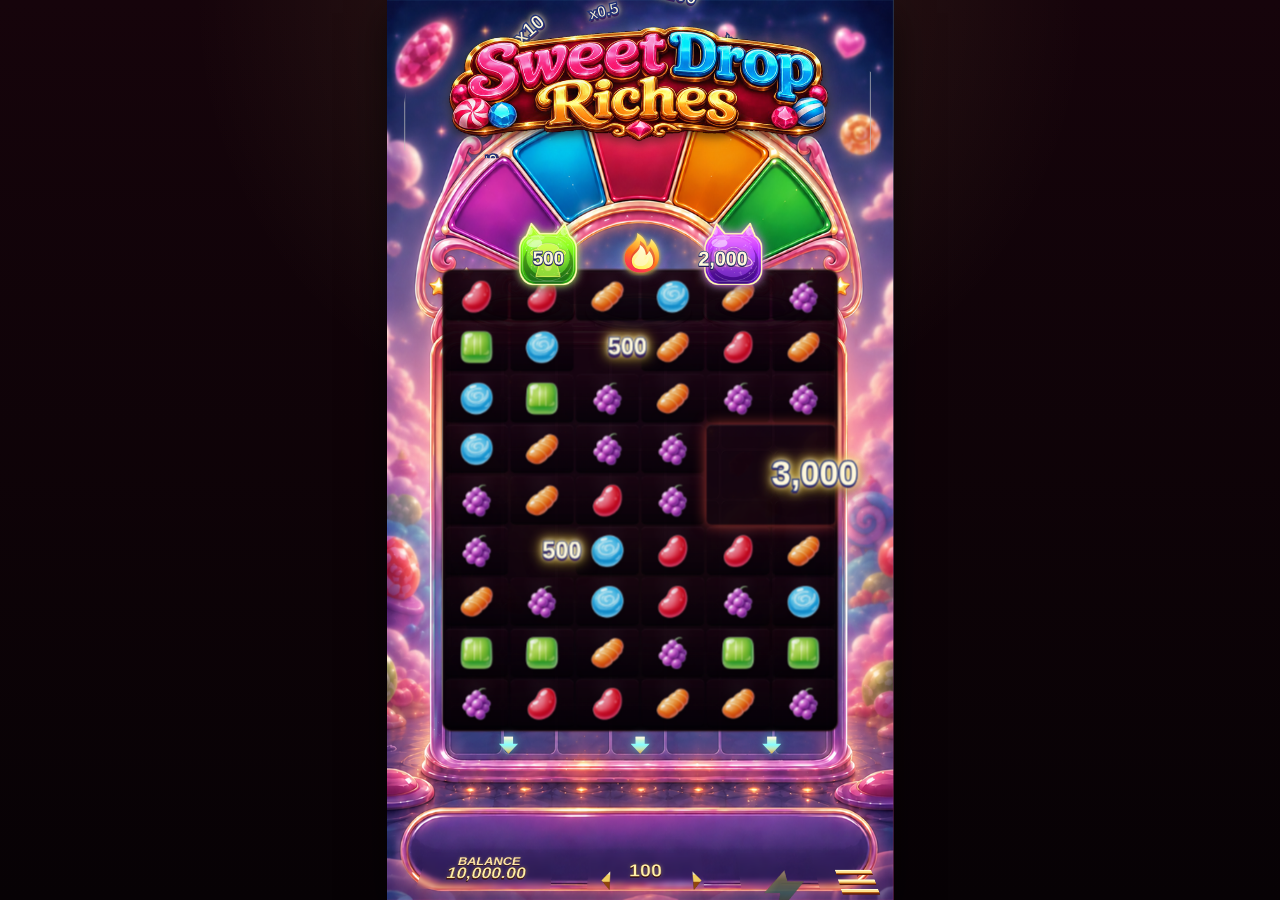
==== commit 965e118c: "Add dream machine tune controls" ====
--- a/index.html
+++ b/index.html
@@ -17,7 +17,7 @@
         } catch (error) {}
       })();
     </script>
-    <link rel="stylesheet" href="styles.css?v=ios-long-fx-20260616-145804" />
+    <link rel="stylesheet" href="styles.css?v=machine-tune-total-20260616-172958" />
   </head>
   <body>
     <main class="stage">
@@ -149,6 +149,6 @@
       </div>
     </main>
 
-    <script src="script.js?v=ios-long-fx-20260616-145804"></script>
+    <script src="script.js?v=machine-tune-total-20260616-172958"></script>
   </body>
 </html>
--- a/styles.css
+++ b/styles.css
@@ -7463,7 +7463,10 @@
 .menu-panel,
 .menu-panel *,
 .board-tune-panel,
-.board-tune-panel * {
+.board-tune-panel *,
+.machine-tune-panel,
+.machine-tune-panel *,
+.machine-tune-reopen {
   pointer-events: auto;
 }
 
@@ -7611,12 +7614,14 @@
   animation: none;
 }
 
-.phone.board-tune .special-meter-track i {
+.phone.board-tune .special-meter-track i,
+.phone.machine-tune .special-meter-track i {
   background: transparent;
   box-shadow: none;
 }
 
-.phone.board-tune .special-meter-track {
+.phone.board-tune .special-meter-track,
+.phone.machine-tune .special-meter-track {
   background: transparent;
   border-radius: var(--energy-end-curve, 26px) / 50%;
   clip-path: none;
@@ -7626,7 +7631,8 @@
   outline: 0;
 }
 
-.phone.board-tune .special-meter-track::before {
+.phone.board-tune .special-meter-track::before,
+.phone.machine-tune .special-meter-track::before {
   content: "";
   position: absolute;
   inset: 0;
@@ -7649,7 +7655,8 @@
   transform: translate(-50%, 0);
 }
 
-.phone.board-tune .energy-hole-guides {
+.phone.board-tune .energy-hole-guides,
+.phone.machine-tune .energy-hole-guides {
   display: block !important;
 }
 
@@ -7705,7 +7712,8 @@
 }
 
 .phone.multiplier-climax .slot-status-circles,
-.phone.board-tune .slot-status-circles {
+.phone.board-tune .slot-status-circles,
+.phone.machine-tune .slot-status-circles {
   display: block;
 }
 
@@ -9375,26 +9383,26 @@
 .phone.machine-candy-cat,
 html.ios-performance .phone.machine-candy-cat,
 .phone.fx-lite.machine-candy-cat {
-  --logo-left: 11.4%;
-  --logo-top: 4.9%;
-  --logo-width: 76.5%;
+  --logo-left: 11.6%;
+  --logo-top: 2.6%;
+  --logo-width: 76.2%;
   --logo-height: 10.8%;
   --play-board-left: 50%;
-  --play-board-top: 29.3%;
-  --play-board-width: 68.5%;
-  --play-board-height: 49%;
+  --play-board-top: 29.9%;
+  --play-board-width: 78.2%;
+  --play-board-height: 51.3%;
   --play-board-radius: 14px;
-  --stage-slot-top: 23.2%;
-  --stage-slot-size: 62px;
-  --stage-slot-1-x: 28.4%;
-  --stage-slot-2-x: 51.9%;
-  --stage-slot-3-x: 71.1%;
-  --well-top: 84.4%;
-  --well-width: 20.9%;
-  --well-height: 8.8%;
-  --well-1-x: 23.1%;
-  --well-2-x: 48.6%;
-  --well-3-x: 74.9%;
+  --stage-slot-top: 27.8%;
+  --stage-slot-size: 66px;
+  --stage-slot-1-x: 31.8%;
+  --stage-slot-2-x: 50%;
+  --stage-slot-3-x: 68.4%;
+  --well-top: 86.5%;
+  --well-width: 22%;
+  --well-height: 7.4%;
+  --well-1-x: 24%;
+  --well-2-x: 50%;
+  --well-3-x: 76%;
   --number-start-left-x: 23.46%;
   --number-start-left-y: 84.74%;
   --number-start-middle-x: 49.49%;
@@ -9412,17 +9420,17 @@
   --number-show-hold-ms: 420ms;
   --number-to-final-ms: 80ms;
   --hud-x: -0.9%;
-  --hud-y: -0.9%;
+  --hud-y: -0.2%;
   --hud-width: 88.2%;
   --hud-height: 4.8%;
   --hud-gap: 8.2%;
   --climax-wheel-left: 49.5%;
-  --climax-wheel-top: 27%;
-  --climax-wheel-size: 104%;
+  --climax-wheel-top: 17.2%;
+  --climax-wheel-size: 92%;
   --climax-center-line-x: 50%;
   --climax-mask-path: polygon(23.46% 1.32%, 51.29% -3.07%, 71.86% 0.44%, 83.96% 2.63%, 97.23% 8.78%, 97.23% 16.79%, 84.93% 17.56%, 50.2% 17.67%, 15.46% 17.56%, 1.8% 16.58%, 4.14% 8.89%, 16.04% 3.18%);
   background:
-    url("assets/ui/mobile/candy-machine-candy-cat-mobile.png?v=candy-cat-720-20260616-005254") center / 100% 100% no-repeat,
+    url("assets/ui/mobile/candy-machine-dream-ui.png?v=dream-ui-20260616-001") center / 100% 100% no-repeat,
     linear-gradient(180deg, #70c7ff, #f84ea0) !important;
 }
 
@@ -9438,7 +9446,7 @@
 
 html.ios-performance .phone.machine-candy-cat {
   background:
-    url("assets/ui/mobile/candy-machine-candy-cat-ios.jpg?v=ios-cat-20260616-130236") center / 100% 100% no-repeat,
+    url("assets/ui/mobile/candy-machine-dream-ui-ios.jpg?v=dream-ui-20260616-001") center / 100% 100% no-repeat,
     linear-gradient(180deg, #70c7ff, #f84ea0) !important;
 }
 
@@ -9450,6 +9458,61 @@
 .phone.machine-tune .event-socket,
 .phone.machine-tune .slot {
   background: rgba(27, 248, 255, 0.1) !important;
+}
+
+.phone.machine-hide-logo .topbar,
+.phone.machine-hide-board .board,
+.phone.machine-hide-stage-slots .stage-slots,
+.phone.machine-hide-energy .special-meter-track,
+.phone.machine-hide-energy .energy-hole-guides,
+.phone.machine-hide-slot-status .slot-status-circles,
+.phone.machine-hide-bottom-slots .slots,
+.phone.machine-hide-bottom-slots .drop-arrows,
+.phone.machine-hide-hud .hud,
+.phone.machine-hide-wheel .climax-stage,
+.phone.machine-hide-status .status-text,
+.phone.machine-hide-win-card .win-overlay {
+  opacity: 0 !important;
+  visibility: hidden !important;
+  pointer-events: none !important;
+}
+
+.phone.machine-candy-cat .topbar {
+  opacity: var(--logo-opacity, 1);
+}
+
+.phone.machine-candy-cat .board {
+  opacity: var(--board-opacity, 1);
+}
+
+.phone.machine-candy-cat .stage-slots {
+  opacity: var(--stage-slots-opacity, 1);
+}
+
+.phone.machine-candy-cat .special-meter-track,
+.phone.machine-candy-cat .energy-hole-guides {
+  opacity: var(--energy-track-opacity, 1);
+}
+
+.phone.machine-candy-cat .slot-status-circles {
+  opacity: var(--slot-status-opacity, 1);
+}
+
+.phone.machine-candy-cat .slots,
+.phone.machine-candy-cat .drop-arrows {
+  opacity: var(--bottom-slots-opacity, 1);
+}
+
+.phone.machine-candy-cat .hud {
+  opacity: var(--hud-opacity, 1);
+}
+
+.phone.machine-candy-cat .climax-stage {
+  opacity: var(--wheel-opacity, 1);
+}
+
+.phone.machine-candy-cat .status-text {
+  opacity: var(--status-opacity, 1);
 }
 
 .machine-tune-panel {
@@ -9468,6 +9531,32 @@
   box-shadow: 0 8px 24px rgba(0, 0, 0, 0.48);
 }
 
+.machine-tune-panel.is-hidden {
+  display: none;
+}
+
+.machine-tune-panel.is-collapsed .machine-tune-controls,
+.machine-tune-panel.is-collapsed .machine-tune-output,
+.machine-tune-panel.is-collapsed .machine-tune-group,
+.machine-tune-panel.is-collapsed .machine-tune-row {
+  display: none;
+}
+
+.machine-tune-reopen {
+  position: fixed;
+  z-index: 10021;
+  right: 10px;
+  bottom: 10px;
+  min-height: 34px;
+  padding: 0 12px;
+  color: #301006;
+  font: 900 12px/1 Arial, sans-serif;
+  background: linear-gradient(180deg, #fff4b0, #d49136);
+  border: 0;
+  border-radius: 999px;
+  box-shadow: 0 8px 24px rgba(0, 0, 0, 0.48);
+}
+
 .number-flight-tune-panel {
   left: 10px;
   right: auto;
@@ -9528,14 +9617,47 @@
   user-select: none;
 }
 
+.machine-tune-header {
+  display: flex;
+  align-items: center;
+  gap: 8px;
+}
+
+.machine-tune-header .machine-tune-title {
+  flex: 1;
+  margin-bottom: 0;
+}
+
+.machine-tune-header button {
+  min-height: 26px;
+  padding: 0 8px;
+  color: #301006;
+  font-weight: 900;
+  background: linear-gradient(180deg, #fff4b0, #d49136);
+  border: 0;
+}
+
 .machine-tune-panel.is-dragging .machine-tune-title {
   cursor: grabbing;
 }
 
 .machine-tune-group {
+  display: flex;
+  align-items: center;
+  justify-content: space-between;
+  gap: 8px;
   margin: 10px 0 4px;
   color: #ffd865;
   font-weight: 900;
+}
+
+.machine-tune-group button {
+  min-height: 22px;
+  padding: 0 8px;
+  color: #301006;
+  font-weight: 900;
+  background: linear-gradient(180deg, #fff4b0, #d49136);
+  border: 0;
 }
 
 .machine-tune-row {
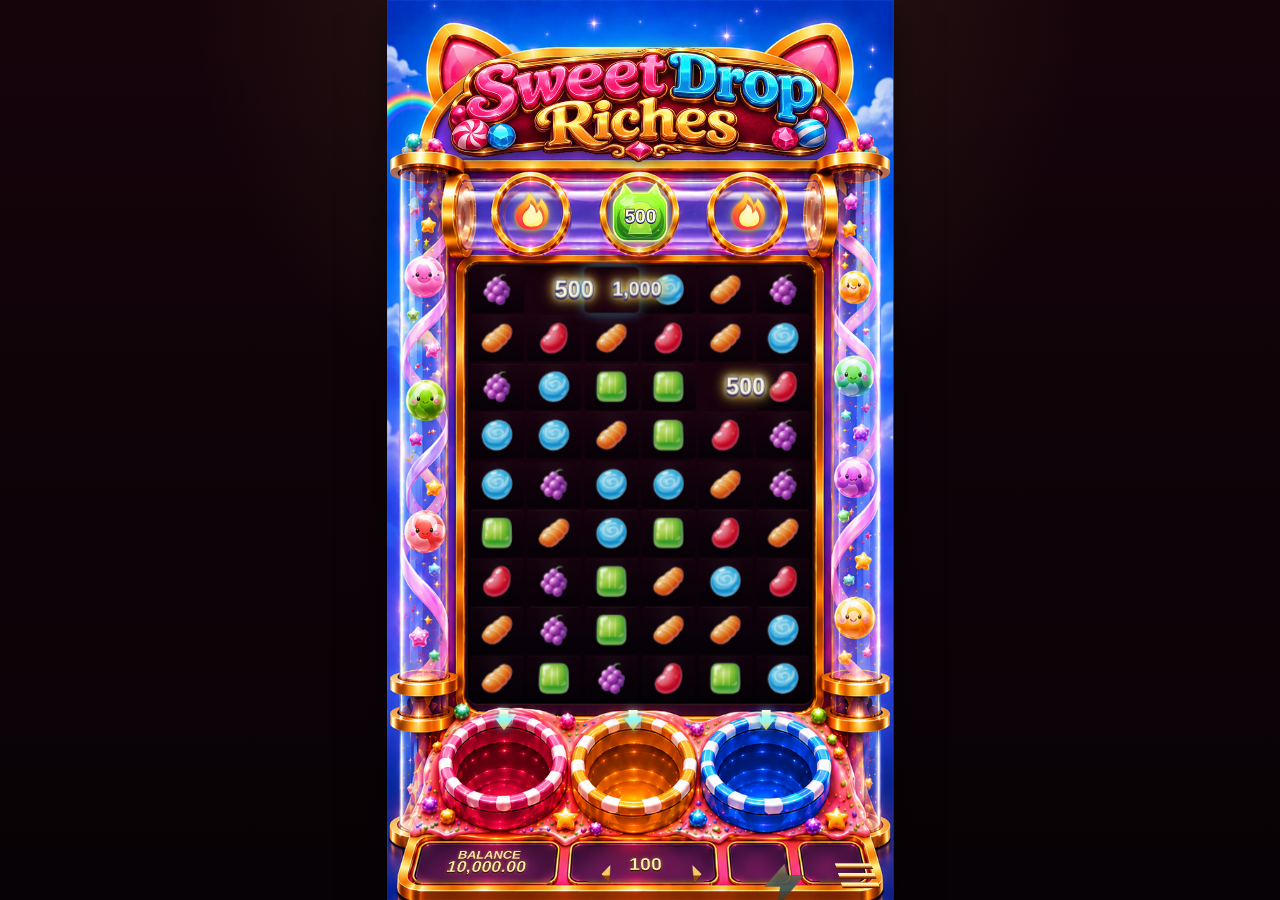
==== commit 091b6f2d: "Limit dream machine art to tune mode" ====
--- a/index.html
+++ b/index.html
@@ -17,7 +17,7 @@
         } catch (error) {}
       })();
     </script>
-    <link rel="stylesheet" href="styles.css?v=machine-tune-total-20260616-172958" />
+    <link rel="stylesheet" href="styles.css?v=machine-tune-only-20260616-174400" />
   </head>
   <body>
     <main class="stage">
@@ -149,6 +149,6 @@
       </div>
     </main>
 
-    <script src="script.js?v=machine-tune-total-20260616-172958"></script>
+    <script src="script.js?v=machine-tune-only-20260616-174400"></script>
   </body>
 </html>
--- a/styles.css
+++ b/styles.css
@@ -9383,26 +9383,26 @@
 .phone.machine-candy-cat,
 html.ios-performance .phone.machine-candy-cat,
 .phone.fx-lite.machine-candy-cat {
-  --logo-left: 11.6%;
-  --logo-top: 2.6%;
-  --logo-width: 76.2%;
+  --logo-left: 11.4%;
+  --logo-top: 4.9%;
+  --logo-width: 76.5%;
   --logo-height: 10.8%;
   --play-board-left: 50%;
-  --play-board-top: 29.9%;
-  --play-board-width: 78.2%;
-  --play-board-height: 51.3%;
+  --play-board-top: 29.3%;
+  --play-board-width: 68.5%;
+  --play-board-height: 49%;
   --play-board-radius: 14px;
-  --stage-slot-top: 27.8%;
-  --stage-slot-size: 66px;
-  --stage-slot-1-x: 31.8%;
-  --stage-slot-2-x: 50%;
-  --stage-slot-3-x: 68.4%;
-  --well-top: 86.5%;
-  --well-width: 22%;
-  --well-height: 7.4%;
-  --well-1-x: 24%;
-  --well-2-x: 50%;
-  --well-3-x: 76%;
+  --stage-slot-top: 23.2%;
+  --stage-slot-size: 62px;
+  --stage-slot-1-x: 28.4%;
+  --stage-slot-2-x: 51.9%;
+  --stage-slot-3-x: 71.1%;
+  --well-top: 84.4%;
+  --well-width: 20.9%;
+  --well-height: 8.8%;
+  --well-1-x: 23.1%;
+  --well-2-x: 48.6%;
+  --well-3-x: 74.9%;
   --number-start-left-x: 23.46%;
   --number-start-left-y: 84.74%;
   --number-start-middle-x: 49.49%;
@@ -9420,17 +9420,17 @@
   --number-show-hold-ms: 420ms;
   --number-to-final-ms: 80ms;
   --hud-x: -0.9%;
-  --hud-y: -0.2%;
+  --hud-y: -0.9%;
   --hud-width: 88.2%;
   --hud-height: 4.8%;
   --hud-gap: 8.2%;
   --climax-wheel-left: 49.5%;
-  --climax-wheel-top: 17.2%;
-  --climax-wheel-size: 92%;
+  --climax-wheel-top: 27%;
+  --climax-wheel-size: 104%;
   --climax-center-line-x: 50%;
   --climax-mask-path: polygon(23.46% 1.32%, 51.29% -3.07%, 71.86% 0.44%, 83.96% 2.63%, 97.23% 8.78%, 97.23% 16.79%, 84.93% 17.56%, 50.2% 17.67%, 15.46% 17.56%, 1.8% 16.58%, 4.14% 8.89%, 16.04% 3.18%);
   background:
-    url("assets/ui/mobile/candy-machine-dream-ui.png?v=dream-ui-20260616-001") center / 100% 100% no-repeat,
+    url("assets/ui/mobile/candy-machine-candy-cat-mobile.png?v=candy-cat-720-20260616-005254") center / 100% 100% no-repeat,
     linear-gradient(180deg, #70c7ff, #f84ea0) !important;
 }
 
@@ -9445,6 +9445,39 @@
 }
 
 html.ios-performance .phone.machine-candy-cat {
+  background:
+    url("assets/ui/mobile/candy-machine-candy-cat-ios.jpg?v=ios-cat-20260616-130236") center / 100% 100% no-repeat,
+    linear-gradient(180deg, #70c7ff, #f84ea0) !important;
+}
+
+.phone.machine-tune.machine-candy-cat,
+.phone.fx-lite.machine-tune.machine-candy-cat {
+  --logo-left: 11.6%;
+  --logo-top: 2.6%;
+  --logo-width: 76.2%;
+  --play-board-top: 29.9%;
+  --play-board-width: 78.2%;
+  --play-board-height: 51.3%;
+  --stage-slot-top: 27.8%;
+  --stage-slot-size: 66px;
+  --stage-slot-1-x: 31.8%;
+  --stage-slot-2-x: 50%;
+  --stage-slot-3-x: 68.4%;
+  --well-top: 86.5%;
+  --well-width: 22%;
+  --well-height: 7.4%;
+  --well-1-x: 24%;
+  --well-2-x: 50%;
+  --well-3-x: 76%;
+  --hud-y: -0.2%;
+  --climax-wheel-top: 17.2%;
+  --climax-wheel-size: 92%;
+  background:
+    url("assets/ui/mobile/candy-machine-dream-ui.png?v=dream-ui-20260616-001") center / 100% 100% no-repeat,
+    linear-gradient(180deg, #70c7ff, #f84ea0) !important;
+}
+
+html.ios-performance .phone.machine-tune.machine-candy-cat {
   background:
     url("assets/ui/mobile/candy-machine-dream-ui-ios.jpg?v=dream-ui-20260616-001") center / 100% 100% no-repeat,
     linear-gradient(180deg, #70c7ff, #f84ea0) !important;
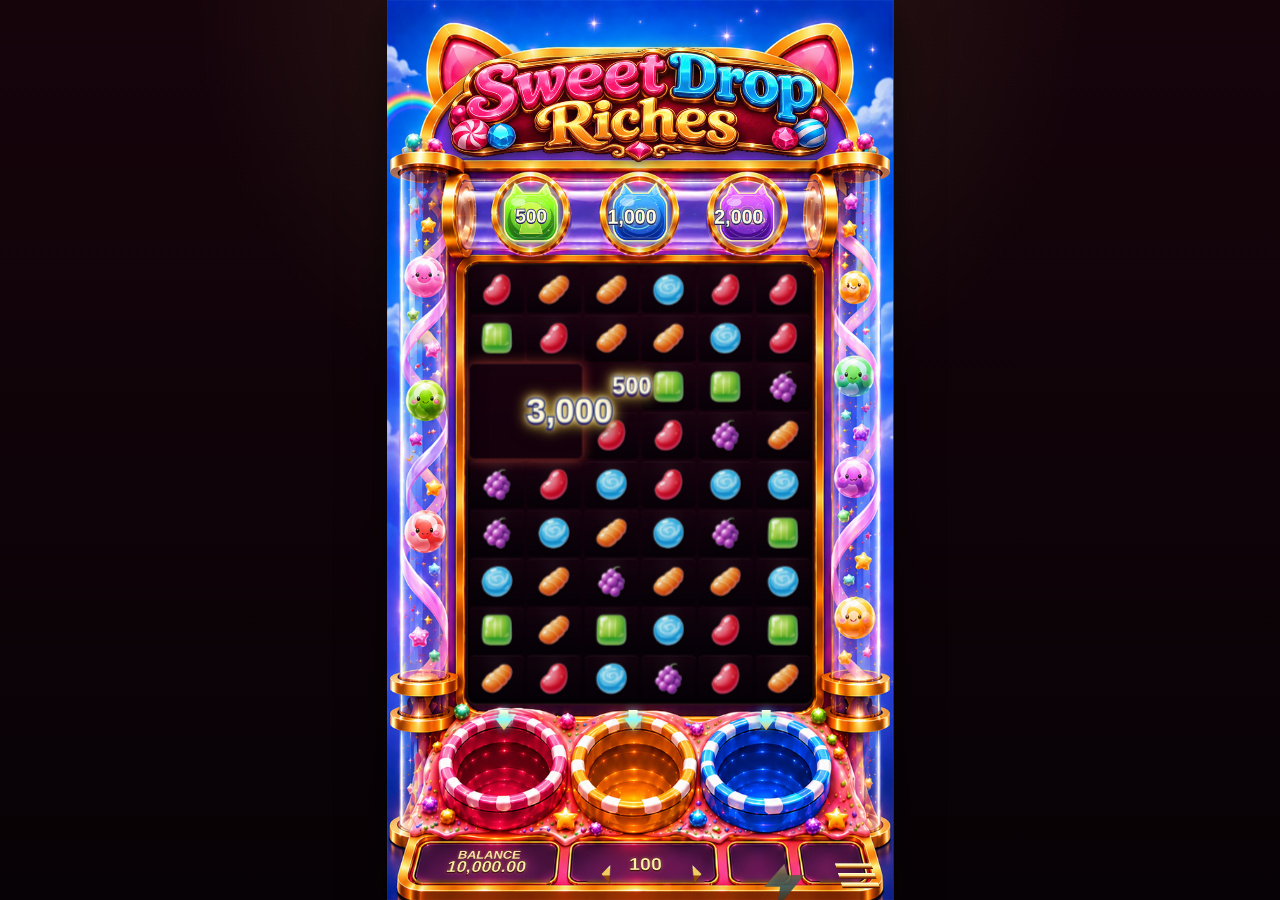
==== commit c5cbe27f: "Tune machine UI guide controls" ====
--- a/index.html
+++ b/index.html
@@ -17,7 +17,7 @@
         } catch (error) {}
       })();
     </script>
-    <link rel="stylesheet" href="styles.css?v=machine-tune-only-20260616-174400" />
+    <link rel="stylesheet" href="styles.css?v=tune-guides-20260616-190817" />
   </head>
   <body>
     <main class="stage">
@@ -149,6 +149,6 @@
       </div>
     </main>
 
-    <script src="script.js?v=machine-tune-only-20260616-174400"></script>
+    <script src="script.js?v=tune-guides-20260616-190817"></script>
   </body>
 </html>
--- a/styles.css
+++ b/styles.css
@@ -8330,6 +8330,10 @@
   opacity: 0;
 }
 
+.phone.machine-tune .brand-logo {
+  opacity: 1 !important;
+}
+
 .phone.tune-climax .climax-stage {
   pointer-events: auto;
 }
@@ -9596,6 +9600,74 @@
   bottom: 10px;
 }
 
+.machine-tune-guide-layer {
+  position: absolute;
+  inset: 0;
+  z-index: 10009;
+  pointer-events: none;
+}
+
+.machine-number-guide {
+  position: absolute;
+  display: grid;
+  place-items: center;
+  width: 34px;
+  height: 34px;
+  color: #1a0704;
+  font: 900 13px/1 Arial, sans-serif;
+  border: 2px solid rgba(255, 255, 255, 0.92);
+  border-radius: 50%;
+  box-shadow:
+    0 0 0 1px rgba(24, 5, 3, 0.78),
+    0 0 13px rgba(255, 244, 160, 0.72);
+  transform: translate(-50%, -50%);
+}
+
+.machine-number-guide-start {
+  background: linear-gradient(180deg, #fff1a4, #ff9a3c);
+}
+
+.machine-number-guide-show {
+  width: 38px;
+  height: 38px;
+  color: #061825;
+  background: linear-gradient(180deg, #d4fcff, #31c4ff);
+  box-shadow:
+    0 0 0 1px rgba(24, 5, 3, 0.78),
+    0 0 15px rgba(143, 247, 255, 0.78);
+}
+
+.machine-number-guide-final {
+  width: 42px;
+  height: 42px;
+  color: #2b0b05;
+  background: linear-gradient(180deg, #fff7c4, #ffd55c);
+  box-shadow:
+    0 0 0 1px rgba(24, 5, 3, 0.78),
+    0 0 18px rgba(255, 213, 92, 0.82);
+}
+
+.machine-mask-guide {
+  position: absolute;
+  inset: 0;
+  width: 100%;
+  height: 100%;
+  overflow: visible;
+}
+
+.machine-mask-guide-fill {
+  fill: rgba(49, 196, 255, 0.08);
+  stroke: none;
+}
+
+.machine-mask-guide-line {
+  fill: none;
+  stroke: rgba(143, 247, 255, 0.96);
+  stroke-width: 0.38;
+  vector-effect: non-scaling-stroke;
+  filter: drop-shadow(0 0 4px rgba(49, 196, 255, 0.92));
+}
+
 .wheel-tune-panel {
   left: 10px;
   right: auto;
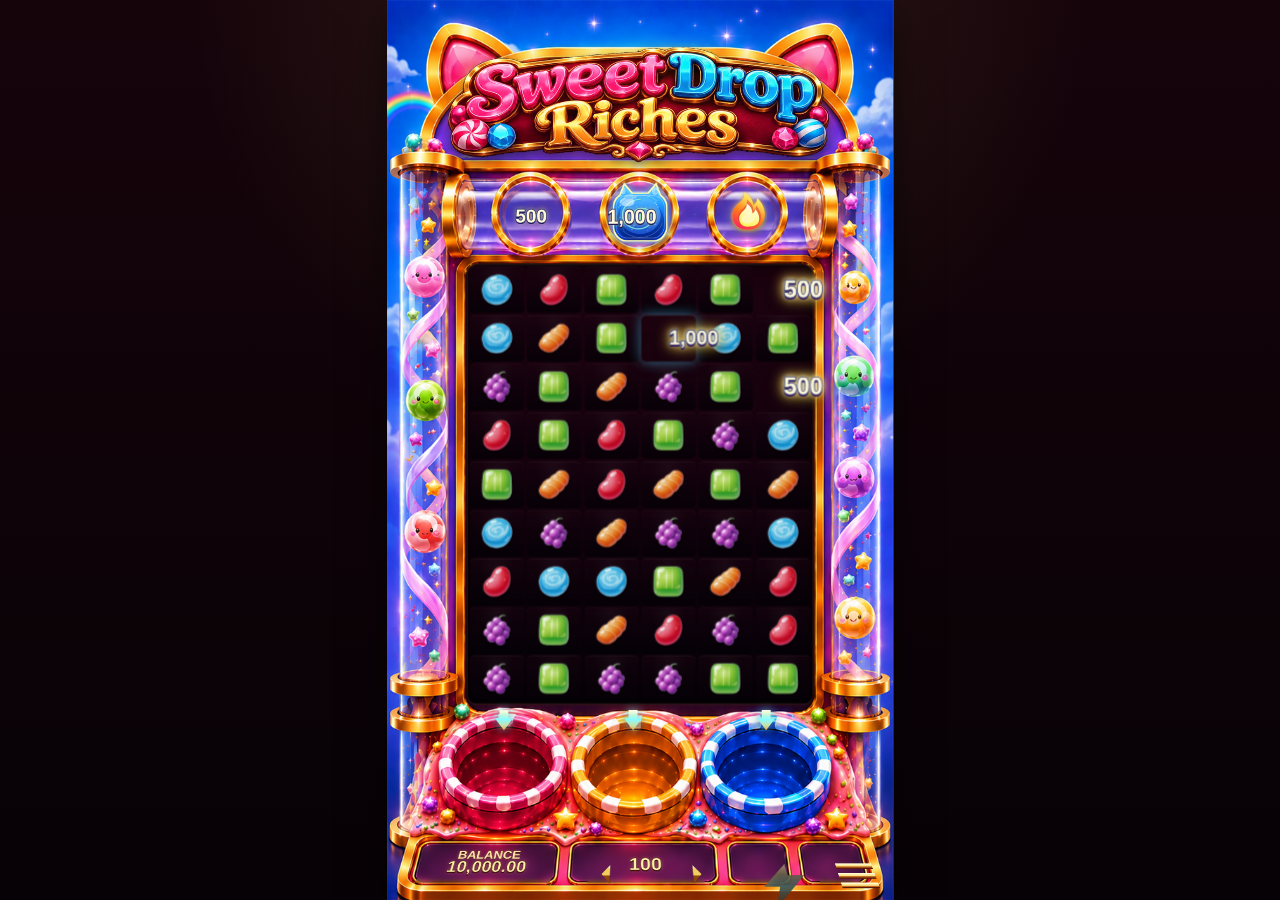
==== commit ba788933: "Apply tune machine defaults" ====
--- a/index.html
+++ b/index.html
@@ -17,7 +17,7 @@
         } catch (error) {}
       })();
     </script>
-    <link rel="stylesheet" href="styles.css?v=tune-guides-20260616-190817" />
+    <link rel="stylesheet" href="styles.css?v=tune-defaults-20260616-192332" />
   </head>
   <body>
     <main class="stage">
@@ -149,6 +149,6 @@
       </div>
     </main>
 
-    <script src="script.js?v=tune-guides-20260616-190817"></script>
+    <script src="script.js?v=tune-defaults-20260616-192332"></script>
   </body>
 </html>
--- a/styles.css
+++ b/styles.css
@@ -9456,26 +9456,78 @@
 
 .phone.machine-tune.machine-candy-cat,
 .phone.fx-lite.machine-tune.machine-candy-cat {
-  --logo-left: 11.6%;
-  --logo-top: 2.6%;
-  --logo-width: 76.2%;
-  --play-board-top: 29.9%;
-  --play-board-width: 78.2%;
-  --play-board-height: 51.3%;
-  --stage-slot-top: 27.8%;
+  --logo-left: 15.2%;
+  --logo-top: -1%;
+  --logo-width: 69%;
+  --logo-height: 13.1%;
+  --logo-opacity: 1;
+  --play-board-left: 50%;
+  --play-board-top: 38.5%;
+  --play-board-width: 75.2%;
+  --play-board-height: 45.4%;
+  --play-board-radius: 14px;
+  --board-opacity: 1;
+  --normal-candy-size: 100%;
+  --special-candy-size: 116%;
+  --board-multiplier-size: 110%;
+  --stage-slot-top: 31.2%;
   --stage-slot-size: 66px;
-  --stage-slot-1-x: 31.8%;
+  --stage-slot-1-x: 26.5%;
   --stage-slot-2-x: 50%;
-  --stage-slot-3-x: 68.4%;
-  --well-top: 86.5%;
-  --well-width: 22%;
-  --well-height: 7.4%;
-  --well-1-x: 24%;
-  --well-2-x: 50%;
-  --well-3-x: 76%;
-  --hud-y: -0.2%;
-  --climax-wheel-top: 17.2%;
+  --stage-slot-3-x: 73%;
+  --stage-slots-opacity: 1;
+  --stage-slot-object-x: 0%;
+  --stage-slot-object-y: 5%;
+  --stage-slot-normal-icon-size: 72%;
+  --stage-slot-special-icon-size: 174%;
+  --energy-track-x: 49.9%;
+  --energy-track-y: 20%;
+  --energy-track-width: 72%;
+  --energy-track-height: 98px;
+  --energy-end-curve: 14px;
+  --energy-track-opacity: 1;
+  --number-start-left-x: 25%;
+  --number-start-left-y: 84.74%;
+  --number-start-middle-x: 49.49%;
+  --number-start-middle-y: 84.86%;
+  --number-start-right-x: 75.17%;
+  --number-start-right-y: 84.85%;
+  --number-show-x: 50.2%;
+  --number-show-y: 37.32%;
+  --number-receiver-x: 49.61%;
+  --number-receiver-y: 15.59%;
+  --number-flight-size: 60px;
+  --number-final-size: 60px;
+  --number-show-scale: 1.8;
+  --number-to-show-ms: 800ms;
+  --number-show-hold-ms: 420ms;
+  --number-to-final-ms: 80ms;
+  --hud-x: 1.2%;
+  --hud-y: -2.4%;
+  --hud-width: 83.1%;
+  --hud-height: 4.8%;
+  --hud-gap: 8.2%;
+  --hud-rotate-x: 0deg;
+  --hud-opacity: 1;
+  --balance-x: 1%;
+  --balance-y: -4%;
+  --balance-size: 100%;
+  --bet-x: 0%;
+  --bet-y: -4%;
+  --bet-size: 120%;
+  --fast-icon-x: -4%;
+  --fast-icon-y: 0%;
+  --fast-icon-size: 70%;
+  --menu-icon-x: 3.5%;
+  --menu-icon-y: -3%;
+  --menu-icon-size: 85%;
+  --climax-wheel-left: 49.5%;
+  --climax-wheel-top: 27%;
   --climax-wheel-size: 92%;
+  --climax-center-line-x: 50%;
+  --wheel-opacity: 1;
+  --status-opacity: 1;
+  --climax-mask-path: polygon(23.46% 1.32%, 51.29% -3.07%, 71.86% 0.44%, 83.96% 2.63%, 97.23% 8.78%, 97.23% 16.79%, 84.93% 17.56%, 50.2% 17.67%, 15.46% 17.56%, 1.8% 16.58%, 4.14% 8.89%, 16.04% 3.18%);
   background:
     url("assets/ui/mobile/candy-machine-dream-ui.png?v=dream-ui-20260616-001") center / 100% 100% no-repeat,
     linear-gradient(180deg, #70c7ff, #f84ea0) !important;
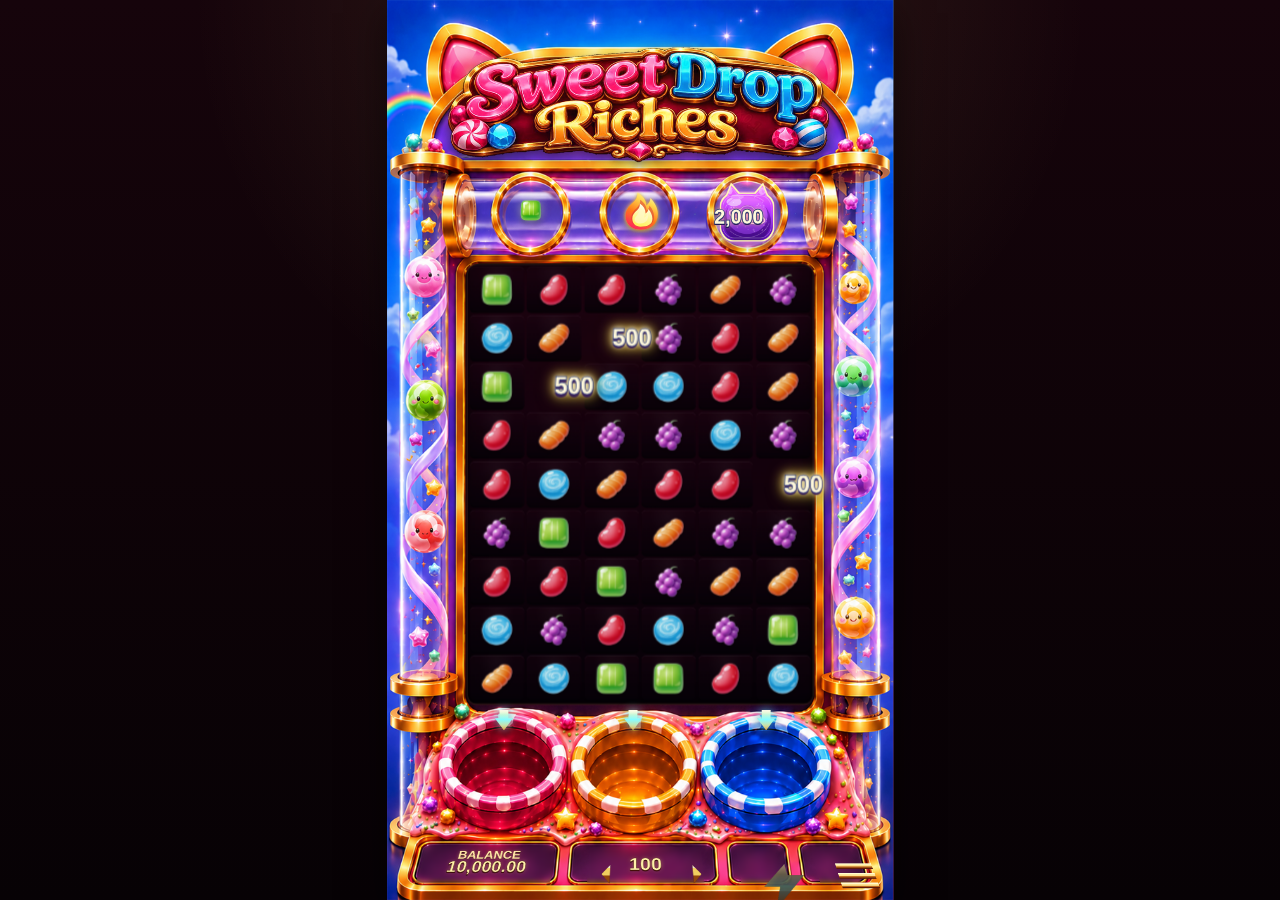
==== commit 338dab39: "Update tune slot and number flight positions" ====
--- a/index.html
+++ b/index.html
@@ -17,7 +17,7 @@
         } catch (error) {}
       })();
     </script>
-    <link rel="stylesheet" href="styles.css?v=tune-defaults-20260616-192332" />
+    <link rel="stylesheet" href="styles.css?v=tune-slots-flight-20260616-192754" />
   </head>
   <body>
     <main class="stage">
@@ -149,6 +149,6 @@
       </div>
     </main>
 
-    <script src="script.js?v=tune-defaults-20260616-192332"></script>
+    <script src="script.js?v=tune-slots-flight-20260616-192754"></script>
   </body>
 </html>
--- a/styles.css
+++ b/styles.css
@@ -9470,15 +9470,15 @@
   --normal-candy-size: 100%;
   --special-candy-size: 116%;
   --board-multiplier-size: 110%;
-  --stage-slot-top: 31.2%;
-  --stage-slot-size: 66px;
+  --stage-slot-top: 32.3%;
+  --stage-slot-size: 50px;
   --stage-slot-1-x: 26.5%;
   --stage-slot-2-x: 50%;
   --stage-slot-3-x: 73%;
   --stage-slots-opacity: 1;
   --stage-slot-object-x: 0%;
   --stage-slot-object-y: 5%;
-  --stage-slot-normal-icon-size: 72%;
+  --stage-slot-normal-icon-size: 100%;
   --stage-slot-special-icon-size: 174%;
   --energy-track-x: 49.9%;
   --energy-track-y: 20%;
@@ -9486,16 +9486,16 @@
   --energy-track-height: 98px;
   --energy-end-curve: 14px;
   --energy-track-opacity: 1;
-  --number-start-left-x: 25%;
-  --number-start-left-y: 84.74%;
+  --number-start-left-x: 24.7%;
+  --number-start-left-y: 88%;
   --number-start-middle-x: 49.49%;
-  --number-start-middle-y: 84.86%;
+  --number-start-middle-y: 88%;
   --number-start-right-x: 75.17%;
-  --number-start-right-y: 84.85%;
+  --number-start-right-y: 88%;
   --number-show-x: 50.2%;
-  --number-show-y: 37.32%;
+  --number-show-y: 48.8%;
   --number-receiver-x: 49.61%;
-  --number-receiver-y: 15.59%;
+  --number-receiver-y: 27.5%;
   --number-flight-size: 60px;
   --number-final-size: 60px;
   --number-show-scale: 1.8;
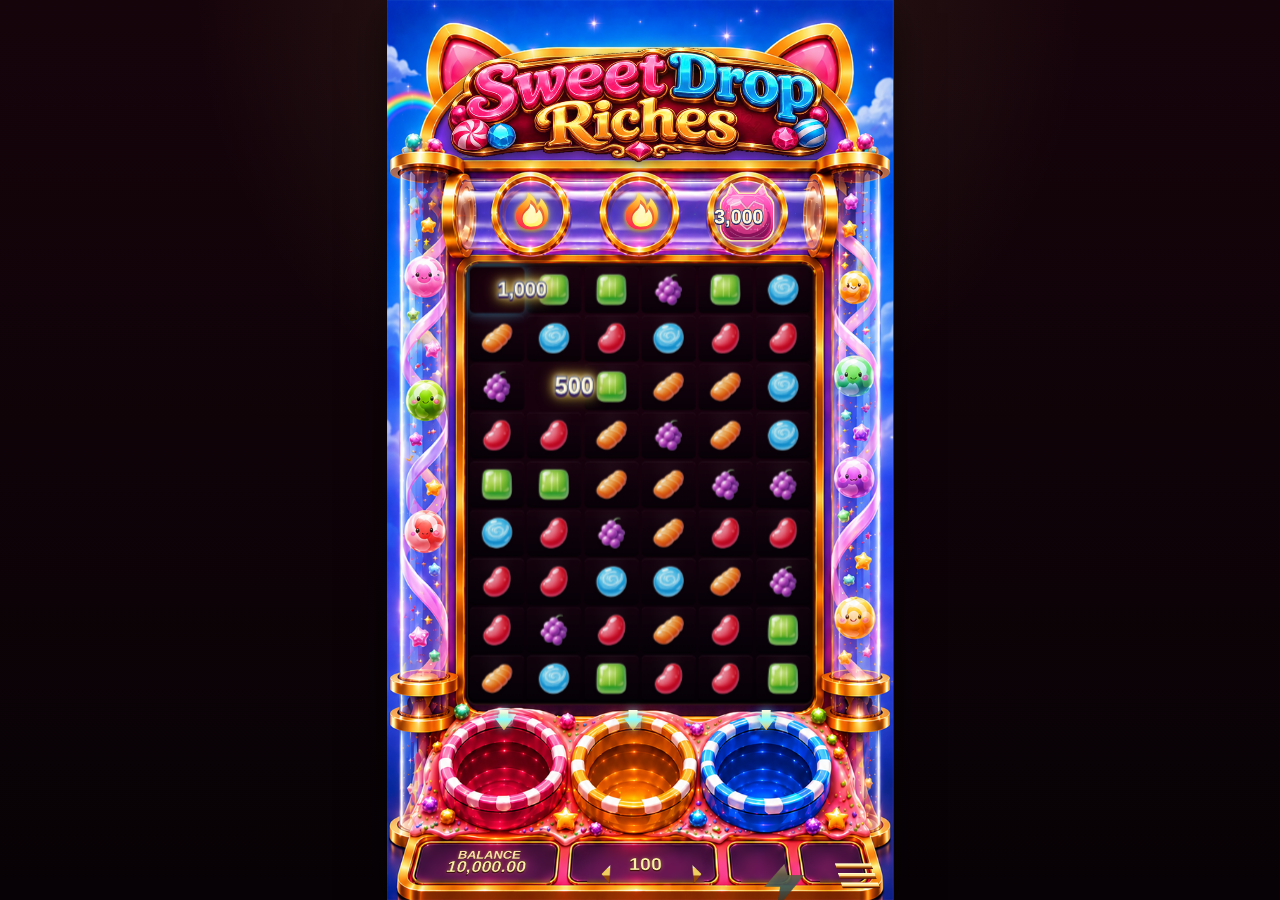
==== commit 91430dc9: "Reduce tune panel height" ====
--- a/index.html
+++ b/index.html
@@ -17,7 +17,7 @@
         } catch (error) {}
       })();
     </script>
-    <link rel="stylesheet" href="styles.css?v=tune-slots-flight-20260616-192754" />
+    <link rel="stylesheet" href="styles.css?v=tune-panel-height-20260616-194457" />
   </head>
   <body>
     <main class="stage">
@@ -149,6 +149,6 @@
       </div>
     </main>
 
-    <script src="script.js?v=tune-slots-flight-20260616-192754"></script>
+    <script src="script.js?v=tune-panel-height-20260616-194457"></script>
   </body>
 </html>
--- a/styles.css
+++ b/styles.css
@@ -9610,7 +9610,7 @@
   right: 10px;
   bottom: 10px;
   width: min(360px, calc(100vw - 20px));
-  max-height: min(58vh, 560px);
+  max-height: min(29vh, 280px);
   overflow: auto;
   padding: 10px;
   color: #ffeec2;
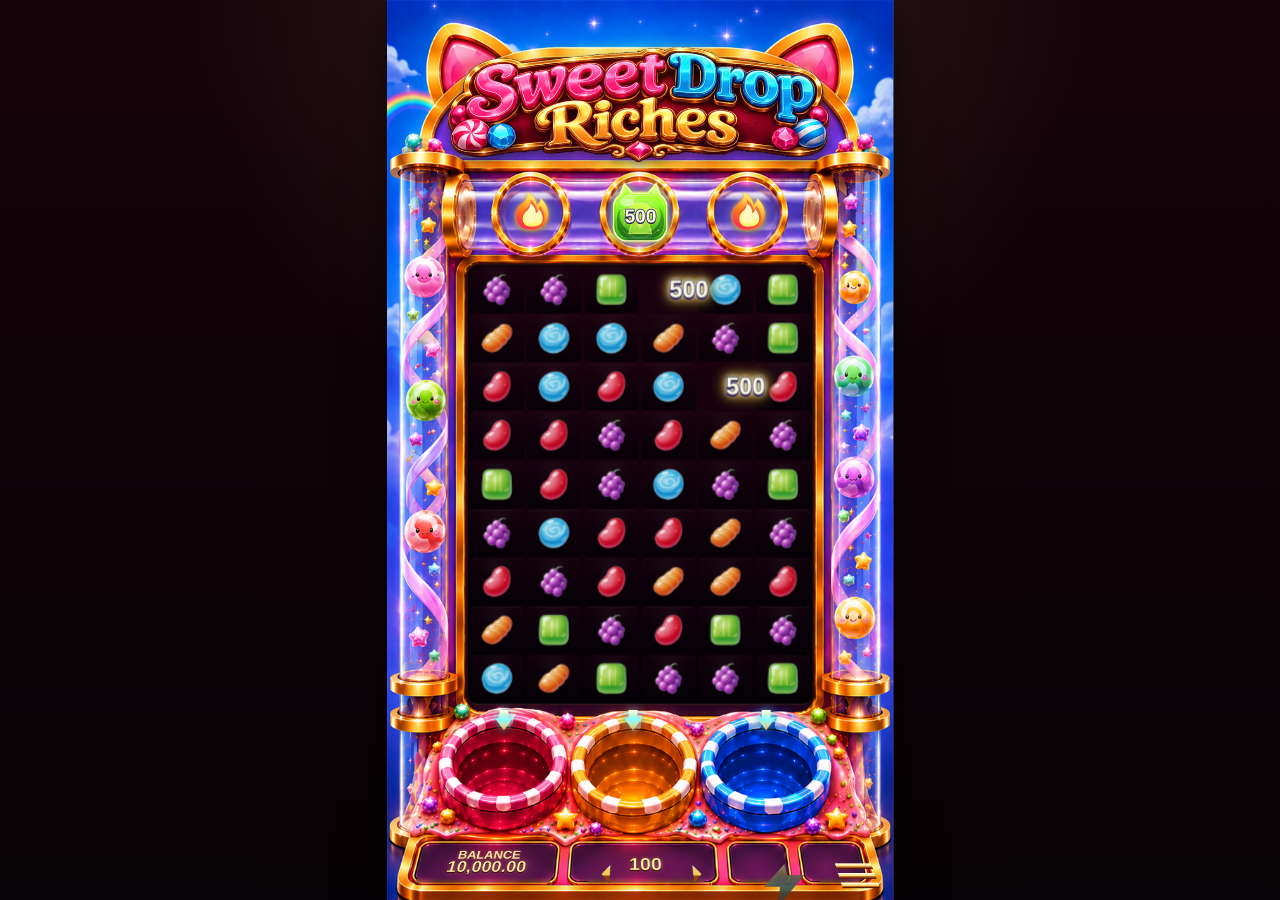
==== commit 48f796d8: "Add CSS board tune skin" ====
--- a/index.html
+++ b/index.html
@@ -17,7 +17,7 @@
         } catch (error) {}
       })();
     </script>
-    <link rel="stylesheet" href="styles.css?v=tune-panel-height-20260616-194457" />
+    <link rel="stylesheet" href="styles.css?v=css-board-skin-20260616-210006" />
   </head>
   <body>
     <main class="stage">
@@ -149,6 +149,6 @@
       </div>
     </main>
 
-    <script src="script.js?v=tune-panel-height-20260616-194457"></script>
+    <script src="script.js?v=css-board-skin-20260616-210006"></script>
   </body>
 </html>
--- a/styles.css
+++ b/styles.css
@@ -7340,9 +7340,27 @@
   box-shadow: 0 8px 24px rgba(0, 0, 0, 0.48);
 }
 
+.board-tune-panel.is-hidden {
+  display: none;
+}
+
+.board-tune-panel.is-collapsed .board-tune-readout,
+.board-tune-panel.is-collapsed .board-tune-controls,
+.board-tune-panel.is-collapsed .board-tune-toggle,
+.board-tune-panel.is-collapsed .board-tune-output {
+  display: none;
+}
+
+.board-tune-header {
+  display: flex;
+  align-items: center;
+  gap: 8px;
+}
+
 .board-tune-title {
+  flex: 1;
   display: block;
-  margin-bottom: 8px;
+  margin-bottom: 0;
   font-size: 13px;
   cursor: grab;
   touch-action: none;
@@ -7351,6 +7369,26 @@
 
 .board-tune-panel.is-dragging .board-tune-title {
   cursor: grabbing;
+}
+
+.board-tune-header button,
+.board-tune-reopen {
+  min-height: 26px;
+  padding: 0 8px;
+  color: #301006;
+  font-weight: 900;
+  background: linear-gradient(180deg, #fff4b0, #d49136);
+  border: 0;
+}
+
+.board-tune-reopen {
+  position: fixed;
+  z-index: 10001;
+  right: 10px;
+  bottom: 10px;
+  min-height: 34px;
+  border-radius: 999px;
+  box-shadow: 0 8px 24px rgba(0, 0, 0, 0.48);
 }
 
 .board-tune-row {
@@ -9982,3 +10020,808 @@
   pointer-events: none;
   white-space: pre-wrap;
 }
+
+/* BoardTune CSS-only skin: keeps gameplay, removes bitmap art from the experiment URL. */
+.phone.css-board-skin.machine-candy-cat,
+html.ios-performance .phone.css-board-skin.machine-candy-cat,
+.phone.fx-lite.css-board-skin.machine-candy-cat {
+  --logo-left: 7%;
+  --logo-top: 4.2%;
+  --logo-width: 86%;
+  --logo-height: 8.4%;
+  --play-board-left: 50%;
+  --play-board-top: 28.2%;
+  --play-board-width: 80%;
+  --play-board-height: 51.6%;
+  --play-board-radius: 28px;
+  --stage-slot-top: 17.1%;
+  --stage-slot-size: 64px;
+  --stage-slot-1-x: 29%;
+  --stage-slot-2-x: 50%;
+  --stage-slot-3-x: 71%;
+  --energy-track-x: 50%;
+  --energy-track-y: 14.6%;
+  --energy-track-width: 74%;
+  --energy-track-height: 18px;
+  --energy-end-curve: 999px;
+  --slot-status-1-x: 29%;
+  --slot-status-1-y: 17.1%;
+  --slot-status-2-x: 50%;
+  --slot-status-2-y: 17.1%;
+  --slot-status-3-x: 71%;
+  --slot-status-3-y: 17.1%;
+  --slot-status-size: 64px;
+  --well-top: 83.9%;
+  --well-width: 23%;
+  --well-height: 8.2%;
+  --well-1-x: 25%;
+  --well-2-x: 50%;
+  --well-3-x: 75%;
+  --slot-ring-x: 50%;
+  --slot-ring-y: 50%;
+  --slot-ring-width: 112%;
+  --slot-ring-height: 104%;
+  --hud-x: 0%;
+  --hud-y: -1.2%;
+  --hud-width: 88%;
+  --hud-height: 4.7%;
+  --hud-gap: 2.2%;
+  --hud-rotate-x: 0deg;
+  --climax-wheel-left: 50%;
+  --climax-wheel-top: 31%;
+  --climax-wheel-size: 86%;
+  --climax-mask-path: polygon(0 0, 100% 0, 100% 62%, 0 62%);
+  border: 0;
+  border-radius: 32px;
+  background:
+    linear-gradient(90deg, rgba(102, 232, 255, 0.08) 0 1px, transparent 1px 58px),
+    linear-gradient(0deg, rgba(255, 255, 255, 0.05) 0 1px, transparent 1px 58px),
+    linear-gradient(180deg, #11141d 0%, #151b25 42%, #10131a 100%) !important;
+  box-shadow:
+    0 24px 70px rgba(0, 0, 0, 0.58),
+    inset 0 0 0 2px rgba(151, 252, 255, 0.18),
+    inset 0 0 0 9px rgba(255, 255, 255, 0.025);
+}
+
+.phone.css-board-skin::before,
+.phone.css-board-skin::after,
+.phone.css-board-skin .ambient,
+.phone.css-board-skin .board-shell::before,
+.phone.css-board-skin .board-shell::after,
+.phone.css-board-skin .drop-arrows,
+.phone.css-board-skin .brand-logo,
+.phone.css-board-skin .symbol-img,
+.phone.css-board-skin .multiplier-art,
+.phone.css-board-skin .slot-symbol img,
+.phone.css-board-skin .slot-status-symbol img,
+.phone.css-board-skin .event-socket img,
+.phone.css-board-skin .climax-wheel-rotor img,
+.phone.css-board-skin .win-title-art,
+.phone.css-board-skin .energy-hole-guides {
+  display: none !important;
+}
+
+.phone.css-board-skin .topbar {
+  position: absolute;
+  z-index: 12;
+  left: var(--logo-left);
+  top: var(--logo-top);
+  width: var(--logo-width);
+  height: var(--logo-height);
+  display: grid;
+  place-items: center;
+  padding: 0;
+}
+
+.phone.css-board-skin .brand {
+  width: 100%;
+  height: 100%;
+  filter: none;
+}
+
+.phone.css-board-skin .brand::before {
+  content: "";
+  left: 0;
+  right: 0;
+  bottom: 6%;
+  width: auto;
+  height: 3px;
+  transform: none;
+  border-radius: 999px;
+  background: linear-gradient(90deg, transparent, #66e8ff 20%, #fff36d 50%, #ff647f 80%, transparent);
+  box-shadow: 0 0 18px rgba(102, 232, 255, 0.34);
+}
+
+.phone.css-board-skin .brand::after {
+  content: "SWEET DROP RICHES";
+  display: grid;
+  place-items: center;
+  width: 100%;
+  height: 100%;
+  color: #f7fbff;
+  font-size: 41px;
+  font-weight: 1000;
+  line-height: 0.9;
+  letter-spacing: 0;
+  text-align: center;
+  text-shadow:
+    0 2px 0 #0a0d12,
+    0 0 16px rgba(102, 232, 255, 0.54),
+    0 0 22px rgba(255, 100, 127, 0.28);
+}
+
+.phone.css-board-skin.climax-intro-logo .brand::after {
+  animation: climax-logo-launch 2650ms cubic-bezier(0.16, 0.78, 0.14, 1) both;
+  transform-origin: 50% 78%;
+}
+
+.phone.css-board-skin.climax-logo-return .brand::after {
+  animation: climax-logo-return 960ms cubic-bezier(0.16, 0.88, 0.18, 1) both;
+  transform-origin: 50% 80%;
+}
+
+.phone.css-board-skin .play-area,
+.phone.css-board-skin .board-shell {
+  position: absolute;
+  inset: 0;
+  padding: 0;
+  background: transparent !important;
+  border: 0 !important;
+  box-shadow: none !important;
+}
+
+.phone.css-board-skin .board {
+  gap: 8px;
+  padding: 14px;
+  border: 1px solid rgba(151, 252, 255, 0.24);
+  border-radius: var(--play-board-radius);
+  background:
+    linear-gradient(90deg, rgba(255, 255, 255, 0.06) 0 1px, transparent 1px 16.66%),
+    linear-gradient(0deg, rgba(255, 255, 255, 0.045) 0 1px, transparent 1px 11.11%),
+    linear-gradient(180deg, rgba(25, 34, 47, 0.94), rgba(12, 16, 24, 0.96));
+  box-shadow:
+    0 20px 44px rgba(0, 0, 0, 0.42),
+    inset 0 0 0 1px rgba(255, 255, 255, 0.06),
+    inset 0 0 34px rgba(102, 232, 255, 0.05);
+}
+
+.phone.css-board-skin .tile {
+  overflow: visible;
+  border-radius: 18px;
+  background:
+    linear-gradient(180deg, rgba(255, 255, 255, 0.08), transparent 46%),
+    linear-gradient(180deg, #202839, #101722);
+  box-shadow:
+    inset 0 0 0 1px rgba(255, 255, 255, 0.07),
+    inset 0 -8px 16px rgba(0, 0, 0, 0.18);
+  transition:
+    transform 150ms ease,
+    filter 150ms ease,
+    box-shadow 150ms ease;
+}
+
+.phone.css-board-skin .tile.selected {
+  transform: translateY(-2px) scale(1.045);
+  box-shadow:
+    inset 0 0 0 2px rgba(255, 243, 109, 0.74),
+    0 0 18px rgba(255, 243, 109, 0.42),
+    0 12px 24px rgba(0, 0, 0, 0.34);
+}
+
+.phone.css-board-skin .tile.dragging {
+  transform: translate(var(--drag-x, 0), var(--drag-y, 0)) scale(1.11);
+}
+
+.phone.css-board-skin .tile.candy::before,
+.phone.css-board-skin .tile.candy::after {
+  content: "";
+  position: absolute;
+  left: 50%;
+  top: 50%;
+  pointer-events: none;
+}
+
+.phone.css-board-skin .tile.candy::before {
+  width: 74%;
+  height: 74%;
+  border-radius: 24%;
+  background:
+    linear-gradient(180deg, rgba(255, 255, 255, 0.34), transparent 28%),
+    linear-gradient(160deg, var(--tile-hot), var(--tile-cool));
+  box-shadow:
+    inset 0 0 0 2px rgba(255, 255, 255, 0.22),
+    inset 0 -9px 15px rgba(0, 0, 0, 0.22),
+    0 9px 15px rgba(0, 0, 0, 0.26),
+    0 0 14px rgba(102, 232, 255, 0.22);
+  transform: translate(-50%, -50%) rotate(var(--tile-tilt, 0deg));
+}
+
+.phone.css-board-skin .tile.candy::after {
+  content: attr(data-symbol);
+  z-index: 2;
+  display: grid;
+  place-items: center;
+  width: 44%;
+  height: 44%;
+  color: var(--tile-ink);
+  font-size: 25px;
+  font-weight: 1000;
+  line-height: 1;
+  text-shadow:
+    0 1px 0 rgba(0, 0, 0, 0.6),
+    0 0 8px rgba(255, 255, 255, 0.35);
+  transform: translate(-50%, -50%);
+}
+
+.phone.css-board-skin .tile.candy-red {
+  --tile-hot: #ff637a;
+  --tile-cool: #8e2538;
+  --tile-ink: #fff4f5;
+}
+
+.phone.css-board-skin .tile.candy-blue {
+  --tile-hot: #65d9ff;
+  --tile-cool: #1f5cb7;
+  --tile-ink: #eefaff;
+}
+
+.phone.css-board-skin .tile.candy-blue::before {
+  border-radius: 19%;
+  transform: translate(-50%, -50%) rotate(45deg);
+}
+
+.phone.css-board-skin .tile.candy-green {
+  --tile-hot: #8ff66b;
+  --tile-cool: #248a58;
+  --tile-ink: #f3ffe9;
+}
+
+.phone.css-board-skin .tile.candy-green::before {
+  clip-path: polygon(24% 4%, 76% 4%, 100% 50%, 76% 96%, 24% 96%, 0 50%);
+}
+
+.phone.css-board-skin .tile.candy-orange {
+  --tile-hot: #ffb548;
+  --tile-cool: #b9542e;
+  --tile-ink: #fff8e6;
+}
+
+.phone.css-board-skin .tile.candy-orange::before {
+  border-radius: 50% 20% 50% 20%;
+  transform: translate(-50%, -50%) rotate(-17deg);
+}
+
+.phone.css-board-skin .tile.candy-purple {
+  --tile-hot: #c78cff;
+  --tile-cool: #7b3ac5;
+  --tile-ink: #fbf2ff;
+}
+
+.phone.css-board-skin .tile.candy-purple::before {
+  border-radius: 50%;
+}
+
+.phone.css-board-skin .tile.special-candy::before {
+  width: 82%;
+  height: 82%;
+  box-shadow:
+    inset 0 0 0 3px rgba(255, 255, 255, 0.26),
+    0 0 0 4px rgba(255, 243, 109, 0.18),
+    0 0 18px rgba(255, 243, 109, 0.44);
+}
+
+.phone.css-board-skin .tile.special-horizontal::after,
+.phone.css-board-skin .tile.special-vertical::after,
+.phone.css-board-skin .tile.special-bomb::after,
+.phone.css-board-skin .tile.special-fish::after,
+.phone.css-board-skin .tile.special-colorbomb::after,
+.phone.css-board-skin .tile.special-chocolate::after {
+  width: 52%;
+  height: 52%;
+  border-radius: 999px;
+  background: rgba(8, 12, 18, 0.74);
+  border: 1px solid rgba(255, 255, 255, 0.28);
+}
+
+.phone.css-board-skin .tile.special-horizontal::before {
+  border-radius: 999px;
+}
+
+.phone.css-board-skin .tile.special-vertical::before {
+  border-radius: 999px;
+  transform: translate(-50%, -50%) rotate(90deg);
+}
+
+.phone.css-board-skin .tile.special-bomb::before {
+  border-radius: 50%;
+  animation: css-skin-pulse 940ms ease-in-out infinite;
+}
+
+.phone.css-board-skin .tile.special-fish::before {
+  clip-path: polygon(6% 50%, 30% 18%, 78% 18%, 96% 50%, 78% 82%, 30% 82%);
+}
+
+.phone.css-board-skin .tile.special-colorbomb::before {
+  border-radius: 50%;
+  background:
+    conic-gradient(from 0deg, #ff637a, #ffb548, #8ff66b, #65d9ff, #c78cff, #ff637a);
+}
+
+.phone.css-board-skin .tile.special-chocolate::before {
+  border-radius: 16%;
+  background:
+    linear-gradient(90deg, transparent 48%, rgba(255, 255, 255, 0.14) 48% 52%, transparent 52%),
+    linear-gradient(0deg, transparent 48%, rgba(255, 255, 255, 0.14) 48% 52%, transparent 52%),
+    linear-gradient(160deg, #6b4637, #2b1a18);
+}
+
+.phone.css-board-skin .tile.multiplier {
+  border: 0;
+  background: transparent !important;
+  box-shadow: none !important;
+}
+
+.phone.css-board-skin .tile.multiplier .multiplier-symbol {
+  width: 96%;
+  height: 96%;
+  display: grid;
+  place-items: center;
+  filter:
+    drop-shadow(0 12px 16px rgba(0, 0, 0, 0.36))
+    drop-shadow(0 0 16px rgba(255, 243, 109, 0.34));
+}
+
+.phone.css-board-skin .tile.multiplier .multiplier-symbol::before {
+  content: "";
+  position: absolute;
+  inset: 8%;
+  border-radius: 26%;
+  background:
+    linear-gradient(135deg, rgba(255, 255, 255, 0.42), transparent 28%),
+    linear-gradient(160deg, #fff36d, #ff647f 52%, #6adfff);
+  clip-path: polygon(50% 0, 92% 24%, 92% 76%, 50% 100%, 8% 76%, 8% 24%);
+  box-shadow:
+    inset 0 0 0 3px rgba(255, 255, 255, 0.2),
+    inset 0 -14px 20px rgba(0, 0, 0, 0.24),
+    0 0 18px rgba(255, 243, 109, 0.42);
+}
+
+.phone.css-board-skin .tile.multiplier .multiplier-halo,
+.phone.css-board-skin .tile.multiplier .multiplier-glint {
+  display: none !important;
+}
+
+.phone.css-board-skin .tile.multiplier .multiplier-mark {
+  z-index: 2;
+  width: 80%;
+  max-width: 80%;
+  color: #10131a;
+  font-size: 34px;
+  font-weight: 1000;
+  -webkit-text-stroke: 0;
+  text-shadow:
+    0 1px 0 rgba(255, 255, 255, 0.62),
+    0 0 10px rgba(255, 255, 255, 0.4);
+}
+
+.phone.css-board-skin .tile.multiplier-size-2 .multiplier-mark {
+  font-size: 60px;
+}
+
+.phone.css-board-skin .tile.multiplier-size-1 .multiplier-mark.score-length-5,
+.phone.css-board-skin .tile.multiplier-size-1 .multiplier-mark.score-length-6 {
+  font-size: 22px;
+}
+
+.phone.css-board-skin .special-meter-track,
+.phone.css-board-skin.machine-candy-cat .special-meter-track {
+  overflow: hidden !important;
+  border: 0;
+  background: rgba(255, 255, 255, 0.08);
+  box-shadow:
+    inset 0 0 0 1px rgba(255, 255, 255, 0.12),
+    0 0 16px rgba(102, 232, 255, 0.12);
+}
+
+.phone.css-board-skin .special-meter-track::before {
+  display: none !important;
+}
+
+.phone.css-board-skin .special-meter-track i {
+  background:
+    linear-gradient(90deg, #66e8ff, #8ff66b 50%, #fff36d 100%) !important;
+  box-shadow: 0 0 14px rgba(143, 246, 107, 0.34) !important;
+}
+
+.phone.css-board-skin .meter-mark {
+  display: none !important;
+}
+
+.phone.css-board-skin .event-socket {
+  border-radius: 22px;
+  background:
+    linear-gradient(180deg, rgba(255, 255, 255, 0.1), transparent 44%),
+    rgba(17, 23, 33, 0.92) !important;
+  border: 1px solid rgba(151, 252, 255, 0.24);
+  box-shadow:
+    inset 0 0 0 1px rgba(255, 255, 255, 0.06),
+    0 9px 20px rgba(0, 0, 0, 0.3);
+}
+
+.phone.css-board-skin .event-socket::before {
+  content: "";
+  position: absolute;
+  inset: 12%;
+  display: block;
+  border-radius: 18px;
+  background:
+    linear-gradient(160deg, rgba(102, 232, 255, 0.35), rgba(255, 243, 109, 0.14));
+}
+
+.phone.css-board-skin .event-socket::after,
+.phone.css-board-skin .event-socket.multiplier-preview::after {
+  content: attr(data-preview-label);
+  position: absolute;
+  inset: 0;
+  z-index: 3;
+  display: grid;
+  place-items: center;
+  color: #f7fbff;
+  font-size: 22px;
+  font-weight: 1000;
+  line-height: 0.92;
+  text-align: center;
+  -webkit-text-stroke: 0;
+  text-shadow:
+    0 2px 0 #0a0d12,
+    0 0 10px rgba(102, 232, 255, 0.45);
+  transform: none;
+}
+
+.phone.css-board-skin .event-socket[data-preview-kind="flame"]::before {
+  background: linear-gradient(160deg, #ffb548, #ff647f);
+}
+
+.phone.css-board-skin .event-socket.active {
+  transform: translate(-50%, -50%) scale(1.08);
+  border-color: rgba(255, 243, 109, 0.78);
+  box-shadow:
+    0 0 0 3px rgba(255, 243, 109, 0.12),
+    0 0 18px rgba(255, 243, 109, 0.38);
+}
+
+.phone.css-board-skin .event-socket.rolling {
+  animation: css-skin-pulse 640ms ease-in-out infinite alternate;
+}
+
+.phone.css-board-skin .slot-status-circle {
+  background:
+    linear-gradient(180deg, rgba(255, 255, 255, 0.08), transparent 48%),
+    rgba(10, 14, 21, 0.72);
+  border: 1px solid rgba(151, 252, 255, 0.24);
+  box-shadow:
+    inset 0 0 0 1px rgba(255, 255, 255, 0.06),
+    0 8px 18px rgba(0, 0, 0, 0.28);
+}
+
+.phone.css-board-skin .slot-status-circle.is-filled {
+  background:
+    linear-gradient(160deg, rgba(255, 243, 109, 0.72), rgba(102, 232, 255, 0.5)),
+    #171d28;
+  border-color: rgba(255, 243, 109, 0.68);
+}
+
+.phone.css-board-skin .slot-status-symbol strong {
+  color: #10131a;
+  font-size: calc(var(--slot-status-size, 64px) * 0.24);
+  -webkit-text-stroke: 0;
+  text-shadow: 0 1px 0 rgba(255, 255, 255, 0.64);
+}
+
+.phone.css-board-skin .slot {
+  border-radius: 24px;
+  background:
+    linear-gradient(180deg, rgba(255, 255, 255, 0.09), transparent 48%),
+    rgba(17, 23, 33, 0.86) !important;
+  border: 1px solid rgba(151, 252, 255, 0.2) !important;
+  box-shadow:
+    inset 0 0 0 1px rgba(255, 255, 255, 0.05),
+    0 12px 24px rgba(0, 0, 0, 0.32) !important;
+}
+
+.phone.css-board-skin .slot-countdown .ring-track .ring-segment {
+  stroke: rgba(255, 255, 255, 0.16);
+}
+
+.phone.css-board-skin .slot-countdown .ring-track .ring-segment.on {
+  stroke: rgba(102, 232, 255, 0.84);
+}
+
+.phone.css-board-skin .slot-countdown .ring-glow .ring-segment.on {
+  stroke: rgba(255, 243, 109, 0.9);
+}
+
+.phone.css-board-skin .slot-symbol {
+  top: 50%;
+  width: 100%;
+  height: 100%;
+  animation: none;
+  filter: none;
+}
+
+.phone.css-board-skin .slot-symbol::before {
+  content: "";
+  position: absolute;
+  inset: 16%;
+  border-radius: 20px;
+  background:
+    linear-gradient(135deg, rgba(255, 255, 255, 0.34), transparent 30%),
+    linear-gradient(160deg, #fff36d, #ff647f 56%, #66e8ff);
+  clip-path: polygon(50% 0, 92% 24%, 92% 76%, 50% 100%, 8% 76%, 8% 24%);
+}
+
+.phone.css-board-skin .slot strong {
+  position: relative;
+  z-index: 2;
+  color: #10131a;
+  font-size: 26px;
+  -webkit-text-stroke: 0;
+  text-shadow: 0 1px 0 rgba(255, 255, 255, 0.64);
+}
+
+.phone.css-board-skin .slot-guide-arrow {
+  top: 50%;
+  width: 42%;
+  height: 42%;
+  filter: none;
+}
+
+.phone.css-board-skin .slot-guide-arrow::before {
+  background: linear-gradient(180deg, #66e8ff, #8ff66b);
+}
+
+.phone.css-board-skin .hud {
+  grid-template-columns: 1.2fr 1.1fr 0.28fr 0.28fr !important;
+  background: transparent !important;
+}
+
+.phone.css-board-skin .hud-panel,
+.phone.css-board-skin .bet-panel,
+.phone.css-board-skin .icon-button {
+  border-radius: 18px !important;
+  background:
+    linear-gradient(180deg, rgba(255, 255, 255, 0.09), transparent 52%),
+    rgba(19, 26, 38, 0.92) !important;
+  border: 1px solid rgba(151, 252, 255, 0.18) !important;
+  box-shadow:
+    inset 0 0 0 1px rgba(255, 255, 255, 0.05),
+    0 8px 18px rgba(0, 0, 0, 0.28) !important;
+}
+
+.phone.css-board-skin .hud-panel span,
+.phone.css-board-skin .hud-panel strong,
+.phone.css-board-skin .bet-panel strong {
+  color: #f7fbff !important;
+  -webkit-text-stroke: 0 !important;
+  text-shadow: none !important;
+}
+
+.phone.css-board-skin .hud-panel span {
+  color: rgba(151, 252, 255, 0.78) !important;
+  font-size: 13px !important;
+}
+
+.phone.css-board-skin .hud-panel strong,
+.phone.css-board-skin .bet-panel strong {
+  font-size: 24px !important;
+}
+
+.phone.css-board-skin .hud-panel span::before,
+.phone.css-board-skin .hud-panel strong::before,
+.phone.css-board-skin .bet-panel strong::before,
+.phone.css-board-skin .bet-panel button::after,
+.phone.css-board-skin .icon-button::after {
+  display: none !important;
+}
+
+.phone.css-board-skin .bet-panel button::before {
+  width: 54%;
+  height: 54%;
+  background: #f7fbff;
+  box-shadow: none;
+}
+
+.phone.css-board-skin #fastButton::before {
+  width: 54%;
+  height: 62%;
+  background: #94a0ad;
+  opacity: 1;
+  filter: none;
+}
+
+.phone.css-board-skin #fastButton[aria-pressed="true"]::before {
+  background: #8ff66b;
+}
+
+.phone.css-board-skin #menuButton::before {
+  width: 48%;
+  height: 38%;
+  background:
+    linear-gradient(#f7fbff, #f7fbff) 0 0 / 100% 22% no-repeat,
+    linear-gradient(#f7fbff, #f7fbff) 0 50% / 100% 22% no-repeat,
+    linear-gradient(#f7fbff, #f7fbff) 0 100% / 100% 22% no-repeat;
+  filter: none;
+}
+
+.phone.css-board-skin .climax-wheel-view {
+  clip-path: var(--climax-mask-path);
+}
+
+.phone.css-board-skin.machine-candy-cat .climax-stage {
+  opacity: 0;
+}
+
+.phone.css-board-skin.machine-candy-cat.multiplier-climax .climax-stage,
+.phone.css-board-skin.machine-candy-cat.climax-intro-wheel .climax-stage,
+.phone.css-board-skin.machine-candy-cat.climax-spinning .climax-stage,
+.phone.css-board-skin.machine-candy-cat.climax-idle-wheel .climax-stage,
+.phone.css-board-skin.machine-candy-cat.tune-climax .climax-stage {
+  opacity: 1;
+}
+
+.phone.css-board-skin.machine-candy-cat.win-card-active:not(.tune-climax) .climax-stage {
+  opacity: 0 !important;
+}
+
+.phone.css-board-skin .climax-wheel-rotor {
+  filter:
+    drop-shadow(0 24px 34px rgba(0, 0, 0, 0.48))
+    drop-shadow(0 0 22px rgba(102, 232, 255, 0.18));
+}
+
+.phone.css-board-skin .climax-wheel-rotor::before {
+  content: "";
+  position: absolute;
+  inset: 0;
+  z-index: 1;
+  border-radius: 50%;
+  background:
+    conic-gradient(from -90deg,
+      #66e8ff 0 27.69deg,
+      #202839 27.69deg 55.38deg,
+      #ff647f 55.38deg 83.07deg,
+      #2a3344 83.07deg 110.76deg,
+      #8ff66b 110.76deg 138.45deg,
+      #273043 138.45deg 166.14deg,
+      #fff36d 166.14deg 193.83deg,
+      #252d3d 193.83deg 221.52deg,
+      #c78cff 221.52deg 249.21deg,
+      #212a39 249.21deg 276.9deg,
+      #ffb548 276.9deg 304.59deg,
+      #1f2634 304.59deg 332.28deg,
+      #f7fbff 332.28deg 360deg);
+  border: 12px solid rgba(247, 251, 255, 0.08);
+  box-shadow:
+    inset 0 0 0 8px rgba(12, 16, 24, 0.54),
+    inset 0 0 0 68px rgba(12, 16, 24, 0.18);
+}
+
+.phone.css-board-skin .climax-wheel-rotor::after {
+  content: "";
+  position: absolute;
+  z-index: 2;
+  left: 50%;
+  top: 50%;
+  width: 32%;
+  aspect-ratio: 1;
+  border-radius: 50%;
+  background:
+    linear-gradient(180deg, rgba(255, 255, 255, 0.1), transparent 52%),
+    #10131a;
+  border: 2px solid rgba(247, 251, 255, 0.18);
+  transform: translate(-50%, -50%);
+}
+
+.phone.css-board-skin .climax-wheel-label {
+  z-index: 4;
+  color: #10131a;
+  font-weight: 1000;
+  -webkit-text-stroke: 0;
+  text-shadow:
+    0 1px 0 rgba(255, 255, 255, 0.62),
+    0 0 8px rgba(247, 251, 255, 0.28);
+}
+
+.phone.css-board-skin .climax-wheel-highlight {
+  z-index: 5;
+  background:
+    conic-gradient(from calc(var(--highlight-angle, 15deg) - 14deg), transparent 0deg, rgba(247, 251, 255, 0.46) 0.5deg 19deg, transparent 30deg 360deg);
+  opacity: 0;
+}
+
+.phone.css-board-skin.climax-spinning .climax-wheel-highlight {
+  opacity: 0.44;
+}
+
+.phone.css-board-skin.multiplier-climax .play-area::before {
+  background:
+    repeating-linear-gradient(90deg, rgba(102, 232, 255, 0.12) 0 1px, transparent 1px 18px),
+    linear-gradient(180deg, rgba(102, 232, 255, 0.08), transparent 60%);
+  opacity: 0.34;
+}
+
+.phone.css-board-skin.flame-active .play-area::after {
+  background:
+    linear-gradient(180deg, rgba(255, 100, 127, 0.16), transparent 55%),
+    repeating-linear-gradient(120deg, rgba(255, 181, 72, 0.14) 0 3px, transparent 3px 18px);
+  opacity: 0.58;
+  animation: css-skin-scan 420ms ease-in-out infinite alternate;
+}
+
+.phone.css-board-skin .win-overlay .win-copy {
+  width: min(86vw, 420px) !important;
+  padding: 24px 24px 26px !important;
+  border-radius: 28px !important;
+  background:
+    linear-gradient(180deg, rgba(255, 255, 255, 0.09), transparent 42%),
+    rgba(14, 19, 29, 0.9) !important;
+  border: 1px solid rgba(151, 252, 255, 0.24) !important;
+  box-shadow:
+    0 30px 70px rgba(0, 0, 0, 0.55),
+    inset 0 0 0 1px rgba(255, 255, 255, 0.06) !important;
+}
+
+.phone.css-board-skin .win-overlay #winLabel {
+  display: block !important;
+  order: 1;
+  color: #f7fbff !important;
+  font-size: clamp(42px, 12vw, 72px) !important;
+  line-height: 0.86 !important;
+  text-align: center;
+  -webkit-text-stroke: 0 !important;
+  text-shadow:
+    0 3px 0 #0a0d12,
+    0 0 18px rgba(102, 232, 255, 0.46) !important;
+}
+
+.phone.css-board-skin .win-overlay #winMultiplier {
+  order: 2;
+  color: #fff36d !important;
+  font-size: clamp(44px, 13vw, 84px) !important;
+  -webkit-text-stroke: 0 !important;
+  text-shadow:
+    0 2px 0 #0a0d12,
+    0 0 16px rgba(255, 243, 109, 0.4) !important;
+}
+
+.phone.css-board-skin .win-overlay #winAmount {
+  order: 3;
+  color: #8ff66b !important;
+  -webkit-text-stroke: 0 !important;
+  text-shadow:
+    0 2px 0 #0a0d12,
+    0 0 14px rgba(143, 246, 107, 0.34) !important;
+}
+
+.phone.css-board-skin .win-overlay .win-rays {
+  opacity: 0.28 !important;
+  background: conic-gradient(from 0deg, transparent, rgba(102, 232, 255, 0.3), transparent 18deg);
+}
+
+@keyframes css-skin-pulse {
+  0% {
+    filter: brightness(1);
+  }
+  100% {
+    filter: brightness(1.24) drop-shadow(0 0 16px rgba(255, 243, 109, 0.34));
+  }
+}
+
+@keyframes css-skin-scan {
+  0% {
+    opacity: 0.34;
+  }
+  100% {
+    opacity: 0.62;
+  }
+}
